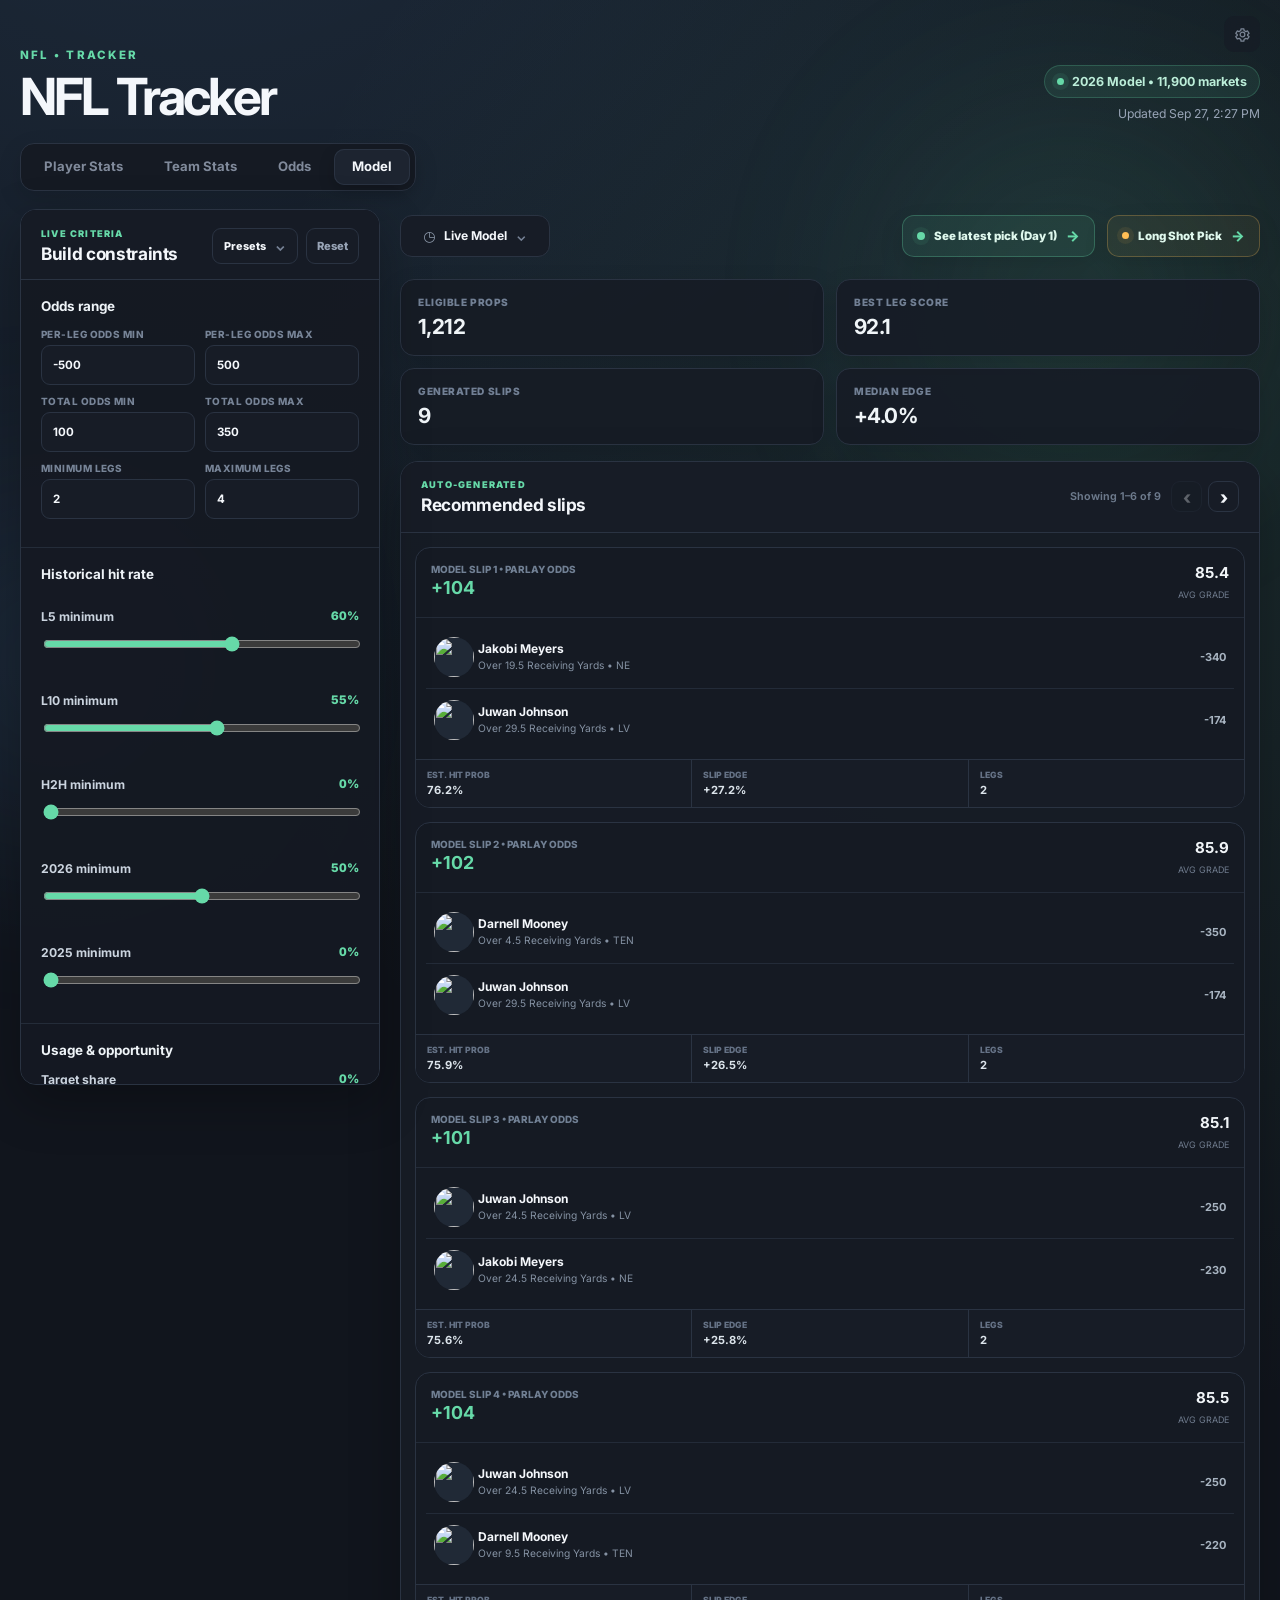
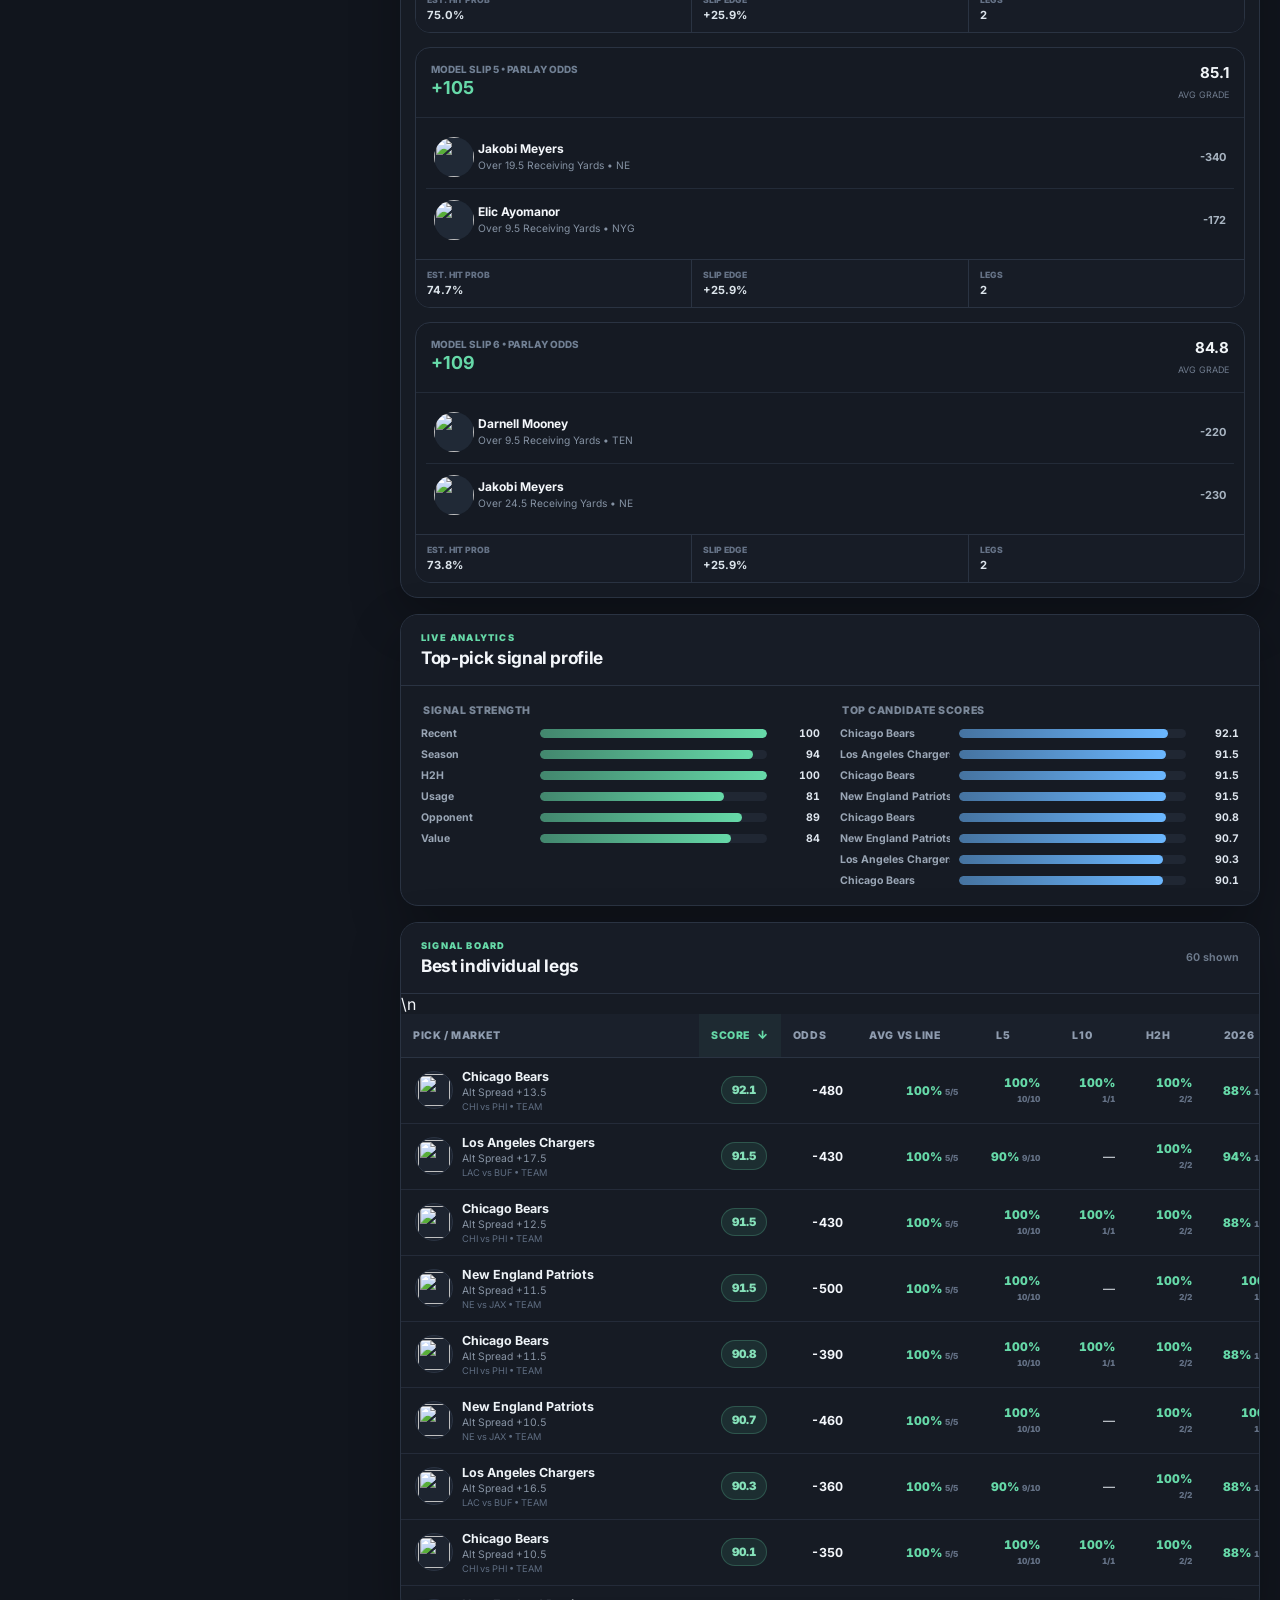
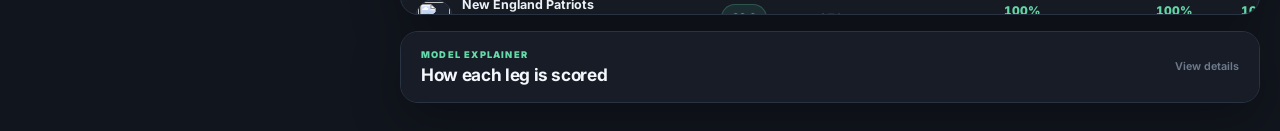
==== model.html @ 3576e6dd "Add average versus line model stat" ====
<!doctype html>
<html lang="en">
<head>
<meta charset="UTF-8"><meta name="viewport" content="width=device-width,initial-scale=1.0"><meta name="theme-color" content="#151922">
<title>NFL Model • NFL Tracker</title>
<script>try{document.documentElement.dataset.theme=localStorage.getItem("nflTrackerTheme")||"night"}catch(_){document.documentElement.dataset.theme="night"}</script>
<link rel="preconnect" href="https://fonts.googleapis.com"><link rel="preconnect" href="https://fonts.gstatic.com" crossorigin>
<link href="https://fonts.googleapis.com/css2?family=Inter:wght@400;500;600;700;800;900&display=swap" rel="stylesheet">
<link rel="stylesheet" href="styles.css?v=fit-charts-2"><link rel="stylesheet" href="model.css?v=copy-clean-1">
</head>
<body>
<div class="ambient ambient-one"></div><div class="ambient ambient-two"></div>
<main class="shell model-shell">
<header class="hero model-hero"><div><div class="eyebrow">NFL • TRACKER</div><h1>NFL Tracker</h1></div><div class="hero-meta"><div class="status-pill"><span class="status-dot"></span><span id="modelSeason">Loading model…</span></div><div class="updated" id="modelUpdated">Building analytical index…</div></div></header>
<nav class="main-tabs model-nav" aria-label="NFL tracker sections"><a class="main-tab" href="index.html#stats">Player Stats</a><a class="main-tab" href="index.html#teams">Team Stats</a><a class="main-tab" href="index.html#odds">Odds</a><a class="main-tab active" href="model.html" aria-current="page">Model</a></nav>
<section class="model-layout">
<aside class="model-controls">
<div class="model-control-header"><div><span class="model-kicker">LIVE CRITERIA</span><h2>Build constraints</h2></div><div class="model-control-actions"><div class="preset-control"><button id="modelPresetButton" class="model-preset-button" type="button" aria-expanded="false"><span>Presets</span><span class="filter-caret">⌄</span></button><div id="modelPresetPopover" class="model-preset-popover" hidden><div class="preset-popover-title">Model presets</div><button type="button" class="preset-option" data-preset="even-ladder"><strong>Even Ladder</strong><span>~+100</span></button><button type="button" class="preset-option" data-preset="ten-x"><strong>+1000 Sharp</strong><span>3–5 legs</span></button><button type="button" class="preset-option" data-preset="high-confidence"><strong>High Confidence</strong><span>Conservative</span></button><button type="button" class="preset-option" data-preset="balanced-value"><strong>Balanced Value</strong><span>Value focused</span></button></div></div><button id="resetModel" class="model-reset" type="button">Reset</button></div></div>
<section class="control-section odds-range-section">
<div class="control-heading"><div><strong>Odds range</strong></div></div>
<div class="number-pair"><label class="field"><span>Per-leg odds min</span><input id="legOddsMin" type="number" value="-500"></label><label class="field"><span>Per-leg odds max</span><input id="legOddsMax" type="number" value="500"></label></div>
<div class="number-pair"><label class="field"><span>Total odds min</span><input id="parlayOddsMin" type="number" value="100"></label><label class="field"><span>Total odds max</span><input id="parlayOddsMax" type="number" value="350"></label></div>
<div class="number-pair"><label class="field"><span>Minimum legs</span><input id="legsMin" type="number" min="1" max="10" value="2"></label><label class="field"><span>Maximum legs</span><input id="legsMax" type="number" min="1" max="10" value="4"></label></div>

</section>
<section class="control-section"><div class="control-heading"><div><strong>Historical hit rate</strong></div></div><div id="hitRateControls" class="slider-stack"></div></section>
<section class="control-section"><div class="control-heading"><div><strong>Usage & opportunity</strong></div></div>
<label class="range-row"><span><b>Target share</b></span><output id="targetShareValue">0%</output><input id="targetShare" type="range" min="0" max="70" step="1" value="0"></label>
<label class="range-row"><span><b>Carry share</b></span><output id="carryShareValue">0%</output><input id="carryShare" type="range" min="0" max="90" step="1" value="0"></label>
<label class="range-row"><span><b>Opportunity share</b></span><output id="opportunityShareValue">0%</output><input id="opportunityShare" type="range" min="0" max="80" step="1" value="0"></label><div class="number-pair"><label class="field"><span>Min targets / game</span><input id="targetsPerGameMin" type="number" min="0" step=".5" value="0"></label><label class="field"><span>Min carries / game</span><input id="carriesPerGameMin" type="number" min="0" step=".5" value="0"></label></div></section>
<section class="control-section"><div class="control-heading"><div><strong>Opponent matchup</strong></div></div>
<label class="range-row"><span><b>Matchup percentile</b></span><output id="dvpValue">0th+</output><input id="dvpMin" type="range" min="0" max="95" step="5" value="0"></label>
<label class="check-row"><input id="requireOpponentData" type="checkbox"><span><b>Require opponent sample</b></span></label>
<label class="range-row"><span><b>Opponent sample</b></span><output id="dvpSampleValue">2+</output><input id="dvpSample" type="range" min="1" max="16" step="1" value="2"></label><label class="range-row"><span><b>Team defense percentile</b></span><output id="teamMatchupValue">0th+</output><input id="teamMatchupMin" type="range" min="0" max="95" step="5" value="0"></label></section>
<section class="control-section model-filter-section">
<div class="model-filter-grid">
  <div class="model-filter-control">
    <span class="model-filter-label">Prop Type</span>
    <button id="modelScopeButton" class="filter-button model-filter-button" type="button" aria-expanded="false"><span class="filter-icon">◎</span><span id="modelScopeLabel">All props</span><span class="filter-caret">⌄</span></button>
    <div id="modelScopePopover" class="filter-popover model-filter-popover model-scope-popover" hidden>
      <div class="filter-popover-title">Market Type</div>
      <div class="filter-options">
        <button type="button" class="filter-option model-scope-option selected" data-model-scope=""><span class="filter-option-label">All Props</span><span class="option-checkbox">✓</span></button>
        <button type="button" class="filter-option model-scope-option" data-model-scope="player"><span class="filter-option-label">Player Props</span><span class="option-checkbox"></span></button>
        <button type="button" class="filter-option model-scope-option" data-model-scope="team"><span class="filter-option-label">Team Props</span><span class="option-checkbox"></span></button>
        <button type="button" class="filter-option model-scope-option" data-model-scope="game"><span class="filter-option-label">Game Props</span><span class="option-checkbox"></span></button>
      </div>
    </div>
  </div>
  <div class="model-filter-control">
    <span class="model-filter-label">Position / Type</span>
    <button id="modelPositionButton" class="filter-button model-filter-button" type="button" aria-expanded="false"><span class="filter-icon">↕</span><span id="modelPositionLabel">All positions</span><span class="filter-caret">⌄</span></button>
    <div id="modelPositionPopover" class="filter-popover model-filter-popover" hidden><div class="filter-popover-title">Positions</div><button class="filter-all-row" type="button" data-model-clear="positions"><span>All Positions</span><span class="selection-mark" id="modelAllPositionsMark">✓</span></button><div id="modelPositionOptions" class="filter-options"></div></div>
  </div>
  <div class="model-filter-control">
    <span class="model-filter-label">Proposition</span>
    <button id="modelMarketButton" class="filter-button model-filter-button" type="button" aria-expanded="false"><span class="filter-icon">✦</span><span id="modelMarketLabel">All props</span><span class="filter-caret">⌄</span></button>
    <div id="modelMarketPopover" class="filter-popover model-filter-popover" hidden><div class="filter-popover-title">Propositions</div><button class="filter-all-row" type="button" data-model-clear="markets"><span>All Propositions</span><span class="selection-mark" id="modelAllMarketsMark">✓</span></button><div id="modelMarketOptions" class="filter-options"></div></div>
  </div>
  <div class="model-filter-control">
    <span class="model-filter-label">Side / Selection</span>
    <button id="modelSideButton" class="filter-button model-filter-button" type="button" aria-expanded="false"><span class="filter-icon">⇅</span><span id="modelSideLabel">All sides</span><span class="filter-caret">⌄</span></button>
    <div id="modelSidePopover" class="filter-popover model-filter-popover" hidden><div class="filter-popover-title">Side / Selection</div><button class="filter-all-row" type="button" data-model-clear="sides"><span>All Sides</span><span class="selection-mark" id="modelAllSidesMark">✓</span></button><div id="modelSideOptions" class="filter-options"></div></div>
  </div>
  <div class="model-filter-control model-game-filter-control">
    <span class="model-filter-label">Games</span>
    <button id="modelGameButton" class="filter-button model-filter-button" type="button" aria-expanded="false"><span class="filter-icon">◫</span><span id="modelGameLabel">All games</span><span class="filter-caret">⌄</span></button>
    <div id="modelGamePopover" class="filter-popover model-filter-popover model-game-popover" hidden><div class="filter-popover-title">Games</div><button class="filter-all-row" type="button" data-model-clear="games"><span>All Games</span><span class="selection-mark" id="modelAllGamesMark">✓</span></button><div id="modelGameOptions" class="filter-options"></div></div>
  </div>
</div>
<div class="model-entity-picker">
  <span class="model-filter-label">Player / Team Rules</span>
  <div class="model-entity-search-wrap">
    <input id="modelEntitySearch" type="search" autocomplete="off" placeholder="Search any player or team…">
    <div id="modelEntitySearchResults" class="model-entity-search-results" hidden></div>
  </div>
  <details id="modelEntityRuleDetails" class="model-entity-rule-details">
    <summary><span>Locks & bans <b id="modelEntityRuleCount">0</b></span><small>Lock = must appear • Ban = excluded</small><i>⌄</i></summary>
    <div id="modelEntityRuleList" class="model-entity-rule-list"><div class="model-entity-rule-empty">Search above to add a player or team.</div></div>
  </details>
</div>
</section>
<section class="control-section"><div class="control-heading"><div><strong>Line & parlay shape</strong></div></div>
<div class="number-pair"><label class="field"><span>Stat line min</span><input id="lineMin" type="number" step=".5" placeholder="Any"></label><label class="field"><span>Stat line max</span><input id="lineMax" type="number" step=".5" placeholder="Any"></label></div><label class="range-row"><span><b>Minimum model edge</b><small>Model − implied</small></span><output id="edgeValue">-20%+</output><input id="edgeMin" type="range" min="-20" max="30" step="1" value="-20"></label>
<label class="range-row odds-spread-row"><span><b>Max leg odds spread</b></span><output id="oddsSpreadValue">600</output><input id="oddsSpread" type="range" min="100" max="2500" step="100" value="600"></label>

<label class="check-row"><input id="uniquePlayers" type="checkbox" checked><span><b>Unique players</b></span></label>
<label class="check-row"><input id="avoidSameGame" type="checkbox" checked><span><b>Different games only</b></span></label></section>
<details class="control-disclosure"><summary><span><strong>Advanced model weights</strong></span><b>+</b></summary><section class="control-section compact-advanced"><div id="weightControls" class="weight-grid"></div></section></details>
</aside>
<section class="model-results">
<div class="model-top-toolbar">
  <div class="model-date-control">
    <button id="modelDateButton" class="filter-button model-date-button" type="button" aria-expanded="false"><span class="filter-icon">◷</span><span id="modelDateLabel">Live Model</span><span class="filter-caret">⌄</span></button>
    <div id="modelDatePopover" class="filter-popover model-date-popover" hidden><div class="filter-popover-title">Model Date</div><div id="modelDateOptions" class="filter-options"></div></div>
  </div>
  <div class="ladder-launch-row"><button id="todayPickButton" class="today-pick-button" type="button" aria-expanded="false"><span class="today-pick-dot"></span><span id="todayPickButtonLabel">See today's pick (Day #)</span><span class="today-pick-arrow">→</span></button><button id="longShotButton" class="today-pick-button long-shot-button" type="button" aria-expanded="false"><span class="long-shot-dot"></span><span>Long Shot Pick</span><span class="today-pick-arrow">→</span></button></div>
</div>
<section id="ladderChallengePanel" class="ladder-challenge-panel" hidden>
  <div class="ladder-challenge-header"><div><span class="model-kicker">DAILY LADDER CHALLENGE</span><h2 id="ladderPickTitle">Today's Pick</h2><div id="ladderPickMeta" class="ladder-pick-meta"></div></div><div class="ladder-history-nav"><button id="ladderPrev" type="button" aria-label="Previous ladder day">‹</button><span id="ladderHistoryStatus">Day —</span><button id="ladderNext" type="button" aria-label="Next ladder day">›</button></div></div>
  <div id="ladderPickBody" class="ladder-pick-body"><div class="model-loading"><span class="spinner"></span>Loading ladder challenge…</div></div>
</section>
<div class="model-summary-grid"><article class="summary-card"><span>Eligible props</span><strong id="eligibleCount">—</strong><small id="eligibleSub"></small></article><article class="summary-card"><span>Best leg score</span><strong id="bestScore">—</strong></article><article class="summary-card"><span>Generated slips</span><strong id="slipCount">—</strong><small id="slipSub"></small></article><article class="summary-card"><span>Median edge</span><strong id="medianEdge">—</strong></article></div>
<section class="model-card recommended-card"><div class="model-card-header recommended-header"><div><span class="model-kicker">AUTO-GENERATED</span><h2>Recommended slips</h2></div><div class="slip-pager-wrap"><div class="model-card-meta"><span id="slipPageStatus">Showing top slips</span></div><div id="slipPager" class="slip-pager" hidden><button id="slipPrev" type="button" aria-label="Previous recommended slips">‹</button><button id="slipNext" type="button" aria-label="Next recommended slips">›</button></div></div></div><div id="recommendedSlips" class="recommended-slips"><div class="model-loading"><span class="spinner"></span>Loading model data…</div></div></section>
<section class="model-card"><div class="model-card-header"><div><span class="model-kicker">LIVE ANALYTICS</span><h2>Top-pick signal profile</h2></div></div><div class="chart-grid"><div><div id="signalStrengthTitle" class="chart-title">Signal strength</div><div id="signalProfileChart" class="bar-chart"></div></div><div><div id="candidateScoresTitle" class="chart-title">Top candidate scores</div><div id="scoreChart" class="bar-chart score-chart"></div></div></div></section><section class="model-card"><div class="model-card-header"><div><span class="model-kicker">SIGNAL BOARD</span><h2>Best individual legs</h2></div><div class="model-card-meta"><span id="legBoardCount">—</span> shown</div></div><div class="signal-table-wrap"><table class="signal-table"><thead id="signalTableHead"><tr>
<th data-signal-sort="pick"><button type="button" class="signal-sort-button">Pick / Market <span class="signal-sort-indicator"></span></button></th>
<th data-signal-sort="score"><button type="button" class="signal-sort-button">Score <span class="signal-sort-indicator">↓</span></button></th>
<th data-signal-sort="odds"><button type="button" class="signal-sort-button">Odds <span class="signal-sort-indicator"></span></button></th>\n<th data-signal-sort="margin"><button type="button" class="signal-sort-button">Avg vs Line <span class="signal-sort-indicator"></span></button></th>
<th id="modelResultHead" class="model-result-head" data-signal-sort="result" hidden><button type="button" class="signal-sort-button">Result <span class="signal-sort-indicator"></span></button></th>
<th data-signal-sort="l5"><button type="button" class="signal-sort-button">L5 <span class="signal-sort-indicator"></span></button></th>
<th data-signal-sort="l10"><button type="button" class="signal-sort-button">L10 <span class="signal-sort-indicator"></span></button></th>
<th data-signal-sort="h2h"><button type="button" class="signal-sort-button">H2H <span class="signal-sort-indicator"></span></button></th>
<th data-signal-sort="current"><button type="button" class="signal-sort-button">2026 <span class="signal-sort-indicator"></span></button></th>
<th data-signal-sort="previous"><button type="button" class="signal-sort-button">2025 <span class="signal-sort-indicator"></span></button></th>
<th data-signal-sort="profile"><button type="button" class="signal-sort-button">Profile <span class="signal-sort-indicator"></span></button></th>
<th data-signal-sort="matchup"><button type="button" class="signal-sort-button">Matchup <span class="signal-sort-indicator"></span></button></th>
</tr></thead><tbody id="signalBody"><tr><td colspan="10" class="model-loading">Analyzing props…</td></tr></tbody></table></div></section>
<details class="model-card analysis-card model-explainer"><summary class="model-card-header"><div><span class="model-kicker">MODEL EXPLAINER</span><h2>How each leg is scored</h2></div><span class="model-card-meta">View details</span></summary><div class="analysis-grid"><div class="analysis-copy">
<p><strong>2025 walk-forward calibration</strong> tests the historical signals using only information that existed before each game, with late-season weeks held out from fitting.</p>
<p><strong>Line-aware form</strong> uses L10/season hit history, recent mean versus the current line, and short-term trend instead of rewarding a position just for getting lots of touches.</p>
<p><strong>Opponent DvP</strong> uses team production allowed by position, with a lighter prior-season blend early in the year so two current games do not dominate the grade.</p>
<p><strong>Market anchoring</strong> removes overround when both sides are available, then shrinks the historical estimate toward FanDuel when the 2025 calibration was weak. This specifically prevents weak rushing-yard history from flooding the top results.</p>
<p><strong>Spread math</strong> is always from the selected team’s perspective: <b>+</b> points are received, <b>−</b> points are given, and a spread covers when the team’s actual scoring margin plus its signed spread is above zero.</p>
</div><div id="modelFormula" class="formula-box"></div></div>
<section class="learning-lab" aria-labelledby="learningLabTitle">
  <div class="learning-header"><div><span class="model-kicker">POSTGAME SELF-LEARNING</span><h3 id="learningLabTitle">What the model learned from finished games</h3><p>Grades finished legs, retrains weights, and validates challengers on held-out games.</p></div><span id="learningStatus" class="learning-status status-waiting">AWAITING RESULTS</span></div>
  <div id="learningSummary" class="learning-summary"></div>
  <div class="learning-grid">
    <article class="learning-panel"><div class="learning-panel-title"><strong>Adaptive score → actual hit rate</strong><span>Holdout after 4 games</span></div><div id="learningBucketChart" class="learning-bars"></div></article>
    <article class="learning-panel"><div class="learning-panel-title"><strong>Learned feature influence</strong></div><div id="learningWeightChart" class="learning-bars"></div></article>
  </div>
  <div class="learning-grid secondary">
    <article class="learning-panel"><div class="learning-panel-title"><strong>Learning progress</strong></div><div id="learningRunChart" class="learning-run-chart"></div><p id="learningReason" class="learning-reason"></p></article>
    <article class="learning-panel"><div class="learning-panel-title"><strong>Market performance</strong></div><div id="learningMarketTable" class="learning-market-table"></div></article>
  </div>
  <div class="learning-method"><strong>Promotion gate</strong><span>Whole-game holdout validation prevents same-game leakage. Before 4 games, updates stay provisional.</span></div>
</section>
</details>
</section></section>

</main><dialog id="hitRateModal" class="hit-rate-modal" aria-labelledby="hitRateTitle">
  <div class="hit-rate-panel">
    <div class="hit-rate-header">
      <div>
        <div class="hit-rate-eyebrow">PROP HISTORY</div>
        <h2 id="hitRateTitle">Player Prop</h2>
        <div id="hitRateSubtitle" class="hit-rate-subtitle"></div><div id="hitRateResultBadge" class="modal-result-wrap" hidden></div>
      </div>
      <button id="hitRateClose" class="modal-close" type="button" aria-label="Close hit-rate chart">
        <svg viewBox="0 0 24 24" aria-hidden="true"><path d="M6 6l12 12M18 6 6 18"/></svg>
      </button>
    </div>
    <div class="hit-rate-summary">
      <div class="hit-rate-primary">
        <span id="hitRateSplitLabel" class="hit-rate-split-label">Last 10</span>
        <div><strong id="hitRateSelectedPct">—</strong><span id="hitRateSelectedRecord"></span></div>
      </div>
      <div id="hitRateBreakdown" class="hit-rate-breakdown"></div>
    </div>
    <div class="hit-rate-stats">
      <span>Average: <strong id="hitRateAverage">—</strong></span>
      <span>Median: <strong id="hitRateMedian">—</strong></span>
    </div>
    <div class="hit-rate-chart-scroll"><div id="hitRateChart" class="hit-rate-chart"></div></div>
  </div>
</dialog><script src="theme.js?v=1"></script><script src="model.js?v=copy-clean-1"></script>
</body></html>
---- styles.css ----
:root{
  --bg:#11151d;--panel:#171c26;--panel-2:#1d2430;--line:#2a3342;--text:#f4f7fb;
  --muted:#98a4b6;--accent:#66d9a8;--accent-2:#6bb7ff;--win:#67dda9;--loss:#ff7b86;--shadow:0 18px 50px rgba(0,0,0,.28)
}
*{box-sizing:border-box}
html{color-scheme:dark}
body{margin:0;min-height:100vh;background:
radial-gradient(circle at 15% -10%,rgba(107,183,255,.14),transparent 34%),
radial-gradient(circle at 90% 15%,rgba(102,217,168,.10),transparent 30%),var(--bg);
color:var(--text);font-family:Inter,system-ui,-apple-system,BlinkMacSystemFont,"Segoe UI",sans-serif}
.ambient{position:fixed;width:320px;height:320px;filter:blur(120px);opacity:.13;pointer-events:none;border-radius:50%}
.ambient-one{background:#59c59c;right:4%;top:15%}.ambient-two{background:#589ee8;left:-8%;bottom:8%}
.shell{width:min(1500px,calc(100% - 40px));margin:0 auto;padding:48px 0 28px;position:relative;z-index:1}
.hero{display:flex;justify-content:space-between;align-items:flex-end;gap:32px;margin-bottom:22px}
.eyebrow{font-size:.72rem;font-weight:800;letter-spacing:.18em;color:var(--accent);margin-bottom:10px}
h1{font-size:clamp(2.2rem,4vw,4rem);line-height:.96;margin:0;letter-spacing:-.055em}
.subtitle{color:var(--muted);font-size:.98rem;max-width:720px;margin:14px 0 0;line-height:1.65}
#pageSubtitle{display:none}
.hero-meta{text-align:right;display:grid;justify-items:end;gap:8px}
.status-pill{display:inline-flex;align-items:center;gap:8px;background:rgba(102,217,168,.09);border:1px solid rgba(102,217,168,.2);color:#c8f6e3;border-radius:999px;padding:8px 12px;font-size:.78rem;font-weight:700}
.status-dot{width:7px;height:7px;border-radius:50%;background:var(--accent);box-shadow:0 0 0 5px rgba(102,217,168,.09)}
.updated{color:var(--muted);font-size:.76rem}

.main-tabs{display:inline-flex;gap:5px;padding:5px;background:#151a23;border:1px solid var(--line);border-radius:14px;margin:0 0 18px;box-shadow:0 8px 24px rgba(0,0,0,.12)}
.main-tab{border:0;background:transparent;color:#7f8b9f;padding:10px 18px;border-radius:10px;font:700 .82rem Inter,system-ui;cursor:pointer;transition:.15s}\n.main-tabs a.main-tab{text-decoration:none}
.main-tab:hover{color:#dce4ee}
.main-tab.active{color:#f7fafc;background:#242c39;box-shadow:inset 0 0 0 1px #334052,0 6px 16px rgba(0,0,0,.18)}
.tab-view{display:none}.tab-view.active{display:block}

.toolbar,.odds-toolbar{display:flex;justify-content:space-between;align-items:center;gap:12px;margin-bottom:14px}
.search-wrap{height:44px;min-width:min(430px,100%);display:flex;align-items:center;gap:10px;background:rgba(23,28,38,.88);border:1px solid var(--line);border-radius:12px;padding:0 14px;box-shadow:0 8px 24px rgba(0,0,0,.12)}
.search-wrap:focus-within{border-color:#486f75;box-shadow:0 0 0 3px rgba(102,217,168,.08)}
.search-wrap svg{width:18px;height:18px;fill:none;stroke:var(--muted);stroke-width:2;stroke-linecap:round}
.search-wrap input{width:100%;border:0;outline:0;background:transparent;color:var(--text);font:inherit}
.search-wrap input::placeholder{color:#738095}
.record-count{color:var(--muted);font-size:.8rem;font-weight:600}
.filter-select{height:44px;min-width:175px;border:1px solid var(--line);border-radius:12px;background:#171c26;color:#b9c2ce;padding:0 36px 0 13px;font:600 .78rem Inter,system-ui;outline:none}
.filter-select:focus{border-color:#486f75;box-shadow:0 0 0 3px rgba(102,217,168,.08)}
.odds-search{flex:1;max-width:480px}
.odds-meta{margin-left:auto;display:flex;align-items:center;gap:10px;color:var(--muted);font-size:.77rem;font-weight:650;white-space:nowrap}
.fanduel-pill{display:inline-flex;align-items:center;padding:7px 10px;border-radius:999px;background:rgba(107,183,255,.1);border:1px solid rgba(107,183,255,.2);color:#bfe0ff;font-weight:800;letter-spacing:.02em}

.table-card,.odds-card{background:rgba(23,28,38,.92);border:1px solid var(--line);border-radius:18px;overflow:hidden;box-shadow:var(--shadow);backdrop-filter:blur(12px)}
.table-scroll{overflow:auto;max-height:calc(100vh - 280px)}
table{width:100%;border-collapse:separate;border-spacing:0;min-width:1280px}
thead{position:sticky;top:0;z-index:4}
th{background:#1a202b;color:#8f9caf;font-size:.71rem;text-transform:uppercase;letter-spacing:.055em;font-weight:800;text-align:right;padding:15px 16px;border-bottom:1px solid var(--line);cursor:pointer;user-select:none;white-space:nowrap;transition:color .15s}
th:hover{color:#dbe4ee}th.player-col{text-align:left;min-width:270px;left:0;z-index:5}
.sort-indicator,.odds-sort-indicator{display:inline-block;width:10px;margin-left:4px;color:var(--accent)}
tbody tr{transition:background .14s}
tbody tr:hover{background:#1b222e}
td{padding:12px 16px;border-bottom:1px solid rgba(42,51,66,.72);text-align:right;font-size:.88rem;font-variant-numeric:tabular-nums;color:#d7dee8}
tbody tr:last-child td{border-bottom:0}
.player-row{cursor:pointer}
.player-row:focus-visible{outline:2px solid var(--accent);outline-offset:-2px;background:#1b222e}
.player-cell{text-align:left;display:flex;align-items:center;gap:12px;min-width:270px;position:sticky;left:0;background:#171c26;z-index:2}
tbody tr:hover .player-cell,.player-row:focus-visible .player-cell{background:#1b222e}
.player-copy{min-width:0}
.row-chevron{margin-left:auto;color:#526176;font-size:1.4rem;line-height:1;transition:transform .15s,color .15s}
.player-row:hover .row-chevron{color:var(--accent);transform:translateX(2px)}
.headshot-wrap{width:46px;height:46px;flex:0 0 46px;border-radius:12px;overflow:hidden;background:linear-gradient(145deg,#283140,#1b222d);border:1px solid #303a4a}
.headshot{width:100%;height:100%;object-fit:cover;object-position:top center;display:block}
.player-name{font-weight:750;color:#f3f6fa;font-size:.9rem;letter-spacing:-.01em}
.player-meta{display:flex;gap:7px;align-items:center;color:#7f8b9f;font-size:.7rem;margin-top:4px;font-weight:600}
.team-dot{width:3px;height:3px;border-radius:50%;background:#657085}
.stat-strong{font-weight:800;color:#fff}
.all-purpose{color:#bff0dd;font-weight:750}
.loading-cell,.empty-cell{text-align:center!important;color:var(--muted);padding:60px!important}
.spinner{width:18px;height:18px;border:2px solid #344052;border-top-color:var(--accent);border-radius:50%;display:inline-block;vertical-align:middle;margin-right:9px;animation:spin .8s linear infinite}
@keyframes spin{to{transform:rotate(360deg)}}
footer{display:flex;justify-content:space-between;color:#687588;font-size:.7rem;padding:14px 4px 0}

/* Odds tab */
.odds-table-scroll{overflow:auto;max-height:calc(100vh - 290px)}
.odds-table{min-width:760px}
.odds-table .prop-col{text-align:left;width:70%}
.odds-table th:nth-child(2),.odds-table th:nth-child(3){width:15%;min-width:110px}
.odds-table td{padding:13px 18px}
.prop-cell{text-align:left!important}
.prop-player-visual{display:flex;align-items:center;gap:14px;min-width:0}
.odds-headshot-wrap{width:58px;height:58px;flex:0 0 58px;position:relative;border-radius:50%;background:#12161e}
.odds-headshot{width:58px;height:58px;display:block;object-fit:cover;object-position:top center;border-radius:50%;background:#222a36}
.odds-team-badge{position:absolute;right:-3px;bottom:-3px;width:28px;height:28px;padding:3px;object-fit:contain;border-radius:50%;background:#202733;border:2px solid #171c26}
.prop-copy{min-width:0}
.prop-player-line{display:flex;align-items:center;gap:8px;min-width:0;margin-bottom:5px}
.prop-player-name{font-size:.93rem;font-weight:800;color:#f2f4f7;white-space:nowrap;overflow:hidden;text-overflow:ellipsis}
.prop-divider{color:#4f5a69;font-size:.72rem}
.prop-matchup{color:#7f8793;font-size:.82rem;font-weight:550;white-space:nowrap}
.prop-name{font-size:.91rem;font-weight:750;color:#eef1f5;line-height:1.3}
.alt-badge{display:inline-flex;vertical-align:1px;margin-left:6px;padding:2px 5px;border:1px solid rgba(107,183,255,.22);background:rgba(107,183,255,.08);border-radius:5px;color:#85c8ff;font-size:.55rem;letter-spacing:.06em}
.odds-line,.odds-price{font-size:.93rem!important;font-weight:800!important;color:#9ca4af!important;white-space:nowrap}
.odds-line strong{font:inherit;color:inherit}
.odds-line small{display:block;margin-top:3px;color:#687587;font-size:.58rem;font-weight:750;letter-spacing:.01em;text-transform:none}
.odds-line.spread-market-line strong{color:#dce6f2}
.odds-line.spread-market-line small{color:#8ea0b5}
.odds-price{color:#c7cdd5!important}
.fd-mini{display:inline-grid;place-items:center;margin-right:8px;width:24px;height:20px;border-radius:6px;background:#232b38;color:#91c7ff;font-size:.57rem;font-weight:900;letter-spacing:-.02em}
.odds-row.clickable{cursor:pointer}
.odds-row.clickable:hover{background:#1d2430}
.odds-row.clickable:focus-visible{outline:2px solid var(--accent-2);outline-offset:-2px}
.odds-empty{text-align:center!important;color:var(--muted);padding:70px 24px!important;line-height:1.7}
.odds-empty-title{font-size:1rem;font-weight:800;color:#dfe5ed;margin-bottom:6px}
.odds-empty code{background:#202733;border:1px solid #303a49;border-radius:6px;padding:2px 6px;color:#c6e7ff}

/* Game log modal */
.player-modal{width:min(1280px,calc(100% - 28px));max-width:none;max-height:min(82vh,900px);padding:0;border:1px solid #313b4b;border-radius:20px;background:#151a23;color:var(--text);box-shadow:0 30px 90px rgba(0,0,0,.58);overflow:hidden}
.player-modal::backdrop{background:rgba(6,9,14,.72);backdrop-filter:blur(7px)}
.modal-panel{display:flex;flex-direction:column;max-height:min(82vh,900px)}
.modal-header{display:flex;justify-content:space-between;align-items:center;gap:24px;padding:22px 24px;background:linear-gradient(180deg,#1b222d,#171c26);border-bottom:1px solid var(--line)}
.modal-player{display:flex;align-items:center;gap:16px;min-width:0}
.modal-headshot-wrap{width:64px;height:64px;flex:0 0 64px;border-radius:16px;overflow:hidden;background:#222a36;border:1px solid #334052}
.modal-headshot{width:100%;height:100%;object-fit:cover;object-position:top center}
.modal-kicker{font-size:.66rem;font-weight:800;letter-spacing:.14em;color:var(--accent);margin-bottom:5px}
.modal-header h2{margin:0;font-size:clamp(1.25rem,2vw,1.75rem);letter-spacing:-.03em}
.modal-player-meta{margin-top:5px;color:var(--muted);font-size:.78rem;font-weight:600}
.modal-close{width:38px;height:38px;flex:0 0 38px;display:grid;place-items:center;border:1px solid #313b4b;border-radius:11px;background:#202733;color:#9da9ba;cursor:pointer;transition:.15s}
.modal-close:hover{color:#fff;background:#28313f;border-color:#445064}
.modal-close svg{width:17px;height:17px;fill:none;stroke:currentColor;stroke-width:2;stroke-linecap:round}
.modal-table-scroll{overflow:auto}
.gamelog-table{min-width:1320px}
#statsView table{min-width:2320px}
.gamelog-table thead{position:sticky;top:0;z-index:3}
.gamelog-table th{cursor:default;background:#191f2a;padding:13px 14px}
.gamelog-table th:hover{color:#8f9caf}
.gamelog-table td{padding:13px 14px}
.gamelog-table .week-col,.gamelog-table .week-cell{text-align:left;width:92px;white-space:nowrap}
.gamelog-table .week-cell{font-size:.78rem;font-weight:800;color:#aeb8c7}
.gamelog-table .opponent-col,.gamelog-table .opponent-cell{text-align:left;min-width:335px}
.opponent-matchup{display:flex;align-items:center;gap:9px;white-space:nowrap}
.opponent-logo{width:34px;height:34px;object-fit:contain;flex:0 0 34px}
.venue-marker{width:20px;text-align:center;color:#8e9aad;font-size:.75rem;font-weight:800}
.venue-marker.home{width:auto}
.opponent-name{font-size:.82rem;font-weight:750;color:#e9edf3}
.game-result{font-size:.72rem;font-weight:800;margin-left:2px}
.game-result.win{color:var(--win)}.game-result.loss{color:var(--loss)}.game-result.tie{color:#d5b86a}
.no-game{color:#596578}.no-game-row td{color:#5f6b7d}.no-game-row .week-cell{color:#8995a7}
.modal-empty{text-align:center!important;color:var(--muted);padding:54px!important}

@media(max-width:900px){
  .odds-toolbar{align-items:stretch;flex-wrap:wrap}
  .odds-search{max-width:none;flex:1 1 100%}
  .filter-select{flex:1 1 180px}
  .odds-meta{margin-left:0;flex:1 1 100%;justify-content:flex-end}
}
@media(max-width:760px){
  .shell{width:min(100% - 20px,1500px);padding-top:26px}
  .hero{align-items:flex-start;flex-direction:column;gap:18px}.hero-meta{text-align:left;justify-items:start}
  .main-tabs{width:100%}.main-tab{flex:1}
  .toolbar{align-items:stretch;flex-direction:column}.search-wrap{min-width:0}.record-count{padding-left:2px}.table-scroll{max-height:none}
  footer{gap:8px;flex-direction:column}.player-cell{min-width:240px}th.player-col{min-width:240px}
  .odds-card{border-radius:14px}.odds-table-scroll{max-height:none}.odds-table{min-width:660px}
  .odds-table td{padding:12px 13px}.odds-headshot-wrap,.odds-headshot{width:50px;height:50px}.odds-headshot-wrap{flex-basis:50px}.odds-team-badge{width:25px;height:25px}
  .prop-player-name{font-size:.86rem}.prop-matchup{font-size:.75rem}.prop-name{font-size:.85rem}
  .player-modal{width:calc(100% - 14px);max-height:88vh;border-radius:16px}.modal-panel{max-height:88vh}
  .modal-header{padding:16px}.modal-headshot-wrap{width:54px;height:54px;flex-basis:54px}.modal-kicker{font-size:.58rem}.modal-player-meta{font-size:.72rem}
}

/* Advanced odds filters + hit-rate research columns */
.odds-toolbar{align-items:flex-start;flex-wrap:wrap}
.odds-search{flex:1 1 380px;max-width:520px}
.filter-strip{display:flex;gap:8px;flex:1 1 100%;align-items:center;overflow-x:auto;padding:2px 0 1px;scrollbar-width:none}
.filter-strip::-webkit-scrollbar{display:none}
.filter-button,.clear-filters{height:42px;display:inline-flex;align-items:center;gap:8px;border:1px solid #2d3747;border-radius:12px;background:#171c26;color:#c8d0dc;padding:0 13px;font:700 .76rem Inter,system-ui;white-space:nowrap;cursor:pointer;transition:.15s}
.filter-button:hover,.filter-button:focus-visible{border-color:#45546a;color:#fff;background:#1d2430}
.filter-icon{color:#8c98a9;font-size:.88rem}
.filter-caret{color:#778397;font-size:.82rem;margin-left:1px}
.clear-filters{display:none;background:transparent;color:#7f8b9f}
.clear-filters.visible{display:inline-flex}
.clear-filters:hover{color:#ff9aa2;border-color:#58404a}
.odds-meta{align-self:center}

.odds-table{min-width:1260px}
.odds-table .prop-col{width:auto;min-width:430px}
.odds-table th:nth-child(2),.odds-table th:nth-child(3){width:auto;min-width:92px}
.odds-table .hit-head{min-width:82px;text-align:center}
.hit-cell{text-align:center!important;font-size:.88rem!important;font-weight:800!important;min-width:82px}
.hit-good{color:#45e0a3!important;background:linear-gradient(180deg,rgba(34,123,88,.14),rgba(22,88,63,.22))}
.hit-mid{color:#ffc928!important;background:linear-gradient(180deg,rgba(135,103,14,.10),rgba(111,80,8,.18))}
.hit-low{color:#ff858f!important;background:linear-gradient(180deg,rgba(138,49,61,.08),rgba(107,36,47,.15))}
.hit-na{color:#6f7988!important;background:rgba(15,19,26,.22)}
.odds-row:hover .hit-good{background:rgba(35,130,91,.26)}
.odds-row:hover .hit-mid{background:rgba(122,92,11,.22)}
.odds-row:hover .hit-low{background:rgba(121,42,54,.20)}

.modal-actions{display:flex;align-items:center;gap:10px}
.season-select{height:38px;border:1px solid #313b4b;border-radius:10px;background:#202733;color:#dce3ec;padding:0 30px 0 11px;font:700 .76rem Inter,system-ui;outline:none}
.season-select:focus{border-color:#4b6574}

/* Filter dialogs styled like sportsbook panels */
.filter-dialog{width:min(590px,calc(100% - 24px));max-width:none;max-height:min(82vh,760px);padding:0;border:1px solid #303746;border-radius:20px;background:#11151b;color:var(--text);box-shadow:0 28px 90px rgba(0,0,0,.62);overflow:hidden}
.filter-dialog::backdrop{background:rgba(5,7,11,.72);backdrop-filter:blur(5px)}
.compact-filter-dialog{width:min(520px,calc(100% - 24px))}
.odds-range-dialog{width:min(620px,calc(100% - 24px))}
.filter-dialog-panel{display:flex;flex-direction:column;max-height:min(82vh,760px)}
.filter-dialog-title{font-size:1.05rem;font-weight:800;padding:20px 22px 14px}
.filter-all-row,.filter-option,.position-option{border:0;background:transparent;color:#e6e9ee;width:100%;display:flex;align-items:center;text-align:left;font:700 .9rem Inter,system-ui;cursor:pointer}
.filter-all-row{margin:0 10px 7px;width:calc(100% - 20px);min-height:68px;padding:0 16px;border:1px solid #2d333c;border-radius:13px;background:#17191e;justify-content:space-between}
.filter-options{overflow:auto;padding:0 12px 8px;scrollbar-width:thin;scrollbar-color:#41464e transparent}
.filter-option{min-height:72px;padding:10px 10px;border-bottom:1px solid rgba(49,57,69,.42);gap:12px}
.filter-option:last-child{border-bottom:0}
.filter-option:hover,.position-option:hover{background:rgba(255,255,255,.025)}
.filter-option.selected{background:rgba(74,207,197,.035)}
.filter-option-label{flex:1}
.selection-mark{width:38px;height:38px;flex:0 0 38px;border:2px solid #30343b;border-radius:12px;display:grid;place-items:center;color:#071b19;font-weight:900}
.filter-option.selected .selection-mark,.filter-all-row .selection-mark:not(:empty),.position-option.active .selection-mark{background:#42cfc5;border-color:#42cfc5}
.game-option{min-height:88px}
.game-option-logos{width:76px;display:flex;align-items:center;padding-left:4px}
.game-option-logos img{width:39px;height:39px;object-fit:contain;border-radius:50%;background:#1d2430}
.game-option-logos img+img{margin-left:-11px}
.game-option-copy{display:flex;flex:1;min-width:0;flex-direction:column;gap:3px}
.game-option-time{font-size:.78rem;color:#7d8490;font-weight:650}
.game-option-name{font-size:.93rem;color:#f1f3f6;font-weight:800}
.filter-dialog-close{height:58px;margin:10px 16px 16px;border:1px solid #2d333c;border-radius:14px;background:#111318;color:#e8ebef;font:800 .9rem Inter,system-ui;cursor:pointer}
.filter-dialog-close:hover{background:#191d24}
.position-options{padding:2px 14px 4px}
.position-option{min-height:76px;justify-content:space-between;padding:0 12px;border-bottom:1px solid rgba(49,57,69,.35)}
.position-option:last-child{border-bottom:0}

.odds-range-tabs{display:grid;grid-template-columns:1fr 1fr;margin:0 22px 16px;border:1px solid #2f343d;border-radius:14px;padding:5px;background:#090b0f}
.odds-range-tabs span{display:grid;place-items:center;height:46px;border-radius:10px;color:#747b86;font-size:.82rem;font-weight:800}
.odds-range-tabs span.active{background:#ecebef;color:#202226}
.odds-range-inputs{display:grid;grid-template-columns:1fr auto 1fr;margin:0 22px 22px;border:1px solid #2d333c;border-radius:15px;background:#17191e;overflow:hidden}
.odds-range-inputs label{padding:12px 16px}
.odds-range-inputs label span{display:block;color:#777f8b;font-size:.72rem;margin-bottom:4px}
.odds-range-inputs input{width:100%;border:0;outline:0;background:transparent;color:#edf0f4;font:800 1rem Inter,system-ui}
.range-separator{width:1px;overflow:hidden;background:#2d333c;color:transparent}
.dual-range{position:relative;height:54px;margin:0 24px 14px}
.dual-range-track,.dual-range-fill{position:absolute;left:0;right:0;top:25px;height:6px;border-radius:999px;background:#40454e}
.dual-range-fill{right:auto;background:#40c9bd}
.dual-range input[type=range]{position:absolute;left:0;top:13px;width:100%;height:30px;background:transparent;pointer-events:none;appearance:none;-webkit-appearance:none}
.dual-range input[type=range]::-webkit-slider-thumb{pointer-events:auto;appearance:none;-webkit-appearance:none;width:28px;height:28px;border-radius:50%;background:#f1f1f2;border:2px solid #2a2d33;box-shadow:0 2px 8px rgba(0,0,0,.35)}
.dual-range input[type=range]::-moz-range-thumb{pointer-events:auto;width:28px;height:28px;border-radius:50%;background:#f1f1f2;border:2px solid #2a2d33;box-shadow:0 2px 8px rgba(0,0,0,.35)}
.dual-range input[type=range]::-webkit-slider-runnable-track{background:transparent}
.dual-range input[type=range]::-moz-range-track{background:transparent}
.range-actions{display:grid;grid-template-columns:72px 1fr;gap:12px;padding:0 22px 22px}
.range-reset,.range-done{height:58px;border-radius:14px;font:800 .9rem Inter,system-ui;cursor:pointer}
.range-reset{border:1px solid #2d333c;background:#080b0f;color:#cfd5dd;font-size:0}
.range-reset:after{content:"↺";font-size:1.3rem}
.range-done{border:0;background:#42cfc5;color:#061a18}
.range-done:hover{filter:brightness(1.05)}

@media(max-width:900px){
  .odds-search{flex:1 1 100%;max-width:none}
  .filter-strip{order:3}
  .odds-meta{margin-left:auto}
}
@media(max-width:760px){
  .filter-button,.clear-filters{height:40px}
  .odds-table{min-width:1120px}
  .odds-table .prop-col{min-width:360px}
  .hit-cell,.odds-table .hit-head{min-width:72px}
  .filter-dialog{width:calc(100% - 14px);max-height:88vh;border-radius:16px}
  .filter-dialog-panel{max-height:88vh}
  .modal-actions{gap:7px}.season-select{height:36px}
}


/* Compact anchored filter dropdowns */
.filter-control{position:relative;flex:0 0 auto}
.filter-button.open{background:#222a36;border-color:#46556a;color:#fff}
.filter-popover[hidden]{display:none!important}
.filter-popover{
  position:fixed;z-index:10000;width:min(380px,calc(100vw - 20px));max-height:min(430px,calc(100vh - 24px));
  overflow:hidden;border:1px solid #313a49;border-radius:14px;background:#121720;color:var(--text);
  box-shadow:0 18px 52px rgba(0,0,0,.5)
}
.game-filter-popover{width:min(400px,calc(100vw - 20px))}
.market-filter-popover{width:min(360px,calc(100vw - 20px))}
.position-filter-popover{width:min(320px,calc(100vw - 20px))}
.odds-range-popover{width:min(390px,calc(100vw - 20px))}
.filter-popover-title{font-size:.88rem;font-weight:800;padding:14px 15px 9px}
.filter-popover .filter-all-row{
  min-height:50px;margin:0 9px 5px;width:calc(100% - 18px);padding:0 12px;border-radius:10px;font-size:.8rem
}
.filter-popover .filter-options{max-height:310px;padding:0 9px 8px;overflow-y:auto;overscroll-behavior:contain;touch-action:pan-y;scrollbar-gutter:stable}
.filter-popover .filter-option{min-height:48px;padding:7px 8px;font-size:.78rem}
.filter-popover .selection-mark,.filter-popover .option-checkbox{
  width:28px;height:28px;flex:0 0 28px;border-radius:8px;font-size:.72rem
}
.filter-popover .game-option{min-height:64px}
.filter-popover .game-option-logos{width:58px}
.filter-popover .game-option-logos img{width:31px;height:31px}
.filter-popover .game-option-logos img+img{margin-left:-9px}
.filter-popover .game-option-time{font-size:.66rem}
.filter-popover .game-option-name{font-size:.79rem}
.filter-popover .position-options{padding:2px 9px 8px}
.filter-popover .position-option{min-height:52px;padding:0 8px;font-size:.8rem}
.filter-popover .odds-range-inputs{margin:0 12px 12px;border-radius:11px}
.filter-popover .odds-range-inputs label{padding:9px 11px}
.filter-popover .odds-range-inputs label span{font-size:.64rem}
.filter-popover .odds-range-inputs input{font-size:.86rem}
.filter-popover .dual-range{height:42px;margin:0 16px 8px}
.filter-popover .dual-range-track,.filter-popover .dual-range-fill{top:20px;height:5px}
.filter-popover .dual-range input[type=range]{top:8px}
.filter-popover .dual-range input[type=range]::-webkit-slider-thumb{width:23px;height:23px}
.filter-popover .dual-range input[type=range]::-moz-range-thumb{width:23px;height:23px}
.filter-popover .range-actions{grid-template-columns:52px 1fr;gap:8px;padding:0 12px 12px}
.filter-popover .range-reset,.filter-popover .range-done{height:43px;border-radius:10px;font-size:.78rem}

.odds-player-trigger{cursor:pointer}
.odds-headshot-wrap.odds-player-trigger{outline:none;border-radius:50%}
.odds-headshot-wrap.odds-player-trigger:hover .odds-headshot{transform:scale(1.035);filter:brightness(1.08)}
.odds-headshot{transition:transform .15s,filter .15s}
.prop-player-name.odds-player-trigger{outline:none;border-radius:5px}
.prop-player-name.odds-player-trigger:hover{color:var(--accent-2);text-decoration:underline;text-underline-offset:3px}
.odds-player-trigger:focus-visible{box-shadow:0 0 0 2px var(--accent-2)}

@media(max-width:760px){
  .filter-popover{width:min(350px,calc(100vw - 16px));max-height:min(390px,calc(100vh - 16px))}
  .game-filter-popover{width:min(370px,calc(100vw - 16px))}
  .filter-popover .filter-options{max-height:270px}
}


/* Make the entire proposition/player area clickable, like the Player Stats rows */
.prop-cell.odds-player-trigger{
  cursor:pointer;
  transition:background .14s,box-shadow .14s
}
.prop-cell.odds-player-trigger:hover{
  background:#1d2531
}
.prop-cell.odds-player-trigger:hover .prop-player-name{
  color:var(--accent-2)
}
.prop-cell.odds-player-trigger:hover .odds-headshot{
  transform:scale(1.035);
  filter:brightness(1.08)
}
.prop-cell.odds-player-trigger:focus-visible{
  outline:2px solid var(--accent-2);
  outline-offset:-2px;
  background:#1d2531
}


/* Hit-rate chart modal */
.hit-rate-trigger{cursor:pointer;transition:filter .14s,box-shadow .14s}
.hit-rate-trigger:hover{filter:brightness(1.13);box-shadow:inset 0 0 0 1px rgba(255,255,255,.08)}
.hit-rate-trigger:focus-visible{outline:2px solid var(--accent-2);outline-offset:-2px}

.hit-rate-modal{
  width:min(1180px,calc(100% - 24px));max-width:none;max-height:min(88vh,900px);padding:0;
  border:1px solid #2e3744;border-radius:20px;background:#11151b;color:var(--text);
  box-shadow:0 30px 90px rgba(0,0,0,.62);overflow:hidden
}
.hit-rate-modal::backdrop{background:rgba(5,8,12,.76);backdrop-filter:blur(7px)}
.hit-rate-panel{max-height:min(88vh,900px);overflow-y:auto;overflow-x:hidden}
.hit-rate-header{
  display:flex;align-items:flex-start;justify-content:space-between;gap:20px;
  padding:22px 24px 17px;border-bottom:1px solid #252d38;background:#141922
}
.hit-rate-eyebrow{font-size:.65rem;font-weight:850;letter-spacing:.14em;color:#49d5c9;margin-bottom:6px}
.hit-rate-header h2{margin:0;font-size:1.25rem;letter-spacing:-.025em}
.hit-rate-subtitle{margin-top:7px;color:#8d98a8;font-size:.78rem;font-weight:600}
.hit-rate-summary{
  display:grid;grid-template-columns:minmax(175px,.8fr) 2fr;gap:24px;align-items:center;
  padding:18px 24px;border-bottom:1px solid #252d38
}
.hit-rate-primary{display:grid;gap:7px}
.hit-rate-split-label{font-size:.8rem;color:#aeb7c3;font-weight:750}
.hit-rate-primary strong{font-size:1.55rem;line-height:1;font-weight:850}
.hit-rate-primary div span{color:#8a94a2;font-size:.78rem;font-weight:650;margin-left:7px}
.hit-rate-breakdown{display:grid;grid-template-columns:repeat(5,minmax(68px,1fr));gap:6px}
.hit-summary-item{
  min-height:50px;padding:8px 10px;border-radius:10px;border:1px solid transparent;
  display:flex;flex-direction:column;justify-content:center;gap:4px
}
.hit-summary-item.selected{background:#181f29;border-color:#303c4e}
.hit-summary-item span{font-size:.68rem;color:#7f8998;font-weight:700}
.hit-summary-item strong{font-size:.9rem}
.hit-good-text{color:#3dde9f!important}.hit-mid-text{color:#ffc62b!important}.hit-low-text{color:#ff7d88!important}.hit-na-text{color:#707b8b!important}
.hit-rate-stats{display:flex;gap:22px;padding:13px 24px 15px;color:#7d8795;font-size:.78rem;border-bottom:1px solid #252d38}
.hit-rate-stats strong{color:#e9edf3;font-size:.9rem;margin-left:4px}
.hit-rate-chart-scroll{overflow-x:hidden;overflow-y:visible;padding:20px 18px 16px}
.hit-rate-chart{min-height:370px}
.hit-chart-empty{height:320px;display:grid;place-items:center;color:#7f8998;font-size:.82rem}
.hit-chart-plot{
  position:relative;height:350px;width:100%;min-width:0;margin:0 auto;
  border-bottom:1px solid #34404f;
  background:
    repeating-linear-gradient(
      to top,
      transparent 0,
      transparent calc(20% - 1px),
      rgba(129,142,158,.2) calc(20% - 1px),
      rgba(129,142,158,.2) 20%
    )
}
.hit-threshold{
  position:absolute;left:0;right:0;z-index:4;border-top:2px dashed #687383;pointer-events:none
}
.hit-threshold span{
  position:absolute;left:-4px;top:0;transform:translateY(-50%);padding:2px 6px;
  border-radius:8px;background:#323943;color:#eef1f5;font-size:.68rem;font-weight:800
}
.hit-bars{
  position:absolute;inset:0 8px 0 8px;display:flex;align-items:stretch;gap:clamp(2px,.7vw,10px)
}
.hit-bar-column{position:relative;flex:1 1 0;min-width:0;height:100%;display:flex;flex-direction:column}
.hit-bar-value{
  position:absolute;left:50%;transform:translateX(-50%);z-index:3;
  font-size:.76rem;font-weight:850;white-space:nowrap
}
.hit-bar-value.hit{color:#37dda0}.hit-bar-value.miss{color:#ff765f}
.hit-bar-track{position:absolute;left:0;right:0;top:16px;bottom:48px;display:flex;align-items:flex-end}
.hit-bar{
  width:100%;min-height:3px;border-radius:3px 3px 0 0;position:relative;overflow:hidden;
  display:flex;align-items:center;justify-content:center
}
.hit-bar.hit{background:linear-gradient(180deg,#35c68d,#2fb97f)}
.hit-bar.miss{background:linear-gradient(180deg,#d7472b,#aa2b17)}
.hit-bar-detail{
  display:flex;flex-direction:column;gap:3px;text-align:center;color:#0d1715;
  font-size:.56rem;font-weight:800;line-height:1.05;padding:4px
}
.hit-bar-detail b{font-size:.64rem}
.hit-bar-label{
  position:absolute;left:0;right:0;bottom:2px;display:flex;flex-direction:column;align-items:center;gap:3px;
  color:#8b95a3;font-size:clamp(.46rem,.72vw,.65rem);font-weight:650;white-space:normal;line-height:1.05;text-align:center
}
.hit-bar-label span:last-child{color:#aeb6c2}
.hit-bar-value.hit,.hit-bar-value.miss{bottom:calc(48px + var(--bar-height,0%))}

@media(max-width:760px){
  .hit-rate-modal{width:calc(100% - 12px);max-height:92vh;border-radius:16px}
  .hit-rate-panel{max-height:92vh}
  .hit-rate-header{padding:17px 16px 14px}
  .hit-rate-header h2{font-size:1.05rem}
  .hit-rate-summary{grid-template-columns:1fr;padding:14px 16px;gap:12px}
  .hit-rate-breakdown{grid-template-columns:repeat(5,1fr)}
  .hit-summary-item{padding:6px;min-height:44px}
  .hit-rate-stats{padding:11px 16px 13px}
  .hit-rate-chart-scroll{padding:16px 10px}
}


/* Switchable hit-rate chart tabs + chart draw animation */
.hit-summary-item{
  appearance:none;
  -webkit-appearance:none;
  width:100%;
  text-align:left;
  background:transparent;
  color:inherit;
  font:inherit;
  cursor:pointer;
  transition:background .16s,border-color .16s,transform .16s
}
.hit-summary-item:not(:disabled):hover{
  background:#171e28;
  border-color:#354256;
  transform:translateY(-1px)
}
.hit-summary-item:focus-visible{
  outline:2px solid var(--accent-2);
  outline-offset:2px
}
.hit-summary-item:disabled{
  cursor:default;
  opacity:.58
}
.hit-summary-item.selected{
  background:#1c2430;
  border-color:#3a4a60
}

.hit-bar{
  transform-origin:center bottom;
  animation:hitBarRise .58s cubic-bezier(.2,.75,.25,1) both;
  animation-delay:var(--bar-delay,0ms)
}
.hit-bar-value{
  animation:hitValueReveal .34s ease both;
  animation-delay:.28s
}
.hit-threshold{
  transform-origin:left center;
  animation:hitThresholdDraw .48s ease-out both
}
.hit-threshold span{
  animation:hitThresholdLabel .3s ease .22s both
}
@keyframes hitBarRise{
  from{transform:scaleY(0);opacity:.25}
  to{transform:scaleY(1);opacity:1}
}
@keyframes hitValueReveal{
  from{opacity:0;transform:translate(-50%,7px)}
  to{opacity:1;transform:translate(-50%,0)}
}
@keyframes hitThresholdDraw{
  from{transform:scaleX(0);opacity:.35}
  to{transform:scaleX(1);opacity:1}
}
@keyframes hitThresholdLabel{
  from{opacity:0;transform:translateY(-50%) scale(.92)}
  to{opacity:1;transform:translateY(-50%) scale(1)}
}

@media (prefers-reduced-motion:reduce){
  .hit-bar,.hit-bar-value,.hit-threshold,.hit-threshold span{
    animation:none!important;
    transition:none!important
  }
  .hit-summary-item{transition:none}
}


/* Team Stats */
.team-stats-toolbar{
  display:flex;align-items:center;justify-content:space-between;gap:14px;margin-bottom:12px
}
.team-search{max-width:460px;flex:1}
.team-view-bar{
  display:flex;align-items:flex-end;justify-content:space-between;gap:14px;margin-bottom:14px
}
.team-view-buttons{
  display:flex;align-items:center;gap:7px;overflow-x:auto;padding:2px 0;scrollbar-width:none
}
.team-view-buttons::-webkit-scrollbar{display:none}
.team-view-button{
  height:38px;flex:0 0 auto;border:1px solid #2c3544;border-radius:10px;background:#171c26;
  color:#8d99aa;padding:0 13px;font:750 .72rem Inter,system-ui;cursor:pointer;white-space:nowrap;
  transition:background .15s,border-color .15s,color .15s
}
.team-view-button:hover{color:#e5eaf1;border-color:#3a485d}
.team-view-button.active{
  background:#25303d;border-color:#40526a;color:#f4f7fb;
  box-shadow:inset 0 0 0 1px rgba(102,217,168,.05)
}
.team-view-tools{display:flex;align-items:flex-end;gap:10px;flex:0 0 auto}
.team-stat-search-wrap{display:grid;gap:4px}
.team-stat-search-wrap span{
  color:#6f7b8e;font-size:.6rem;font-weight:800;letter-spacing:.06em;text-transform:uppercase
}
.team-stat-search-wrap input{
  width:220px;height:38px;border:1px solid #2c3544;border-radius:10px;background:#171c26;
  color:#e8edf4;padding:0 11px;outline:none;font:600 .73rem Inter,system-ui
}
.team-stat-search-wrap input:focus{border-color:#486f75;box-shadow:0 0 0 3px rgba(102,217,168,.07)}
.team-stat-search-wrap input::placeholder{color:#667386}
.team-column-count{color:#768396;font-size:.69rem;font-weight:700;white-space:nowrap;padding-bottom:11px}

.team-leader-strip{
  display:grid;grid-template-columns:repeat(4,minmax(0,1fr));gap:10px;margin-bottom:12px
}
.team-leader-card{
  min-width:0;text-align:left;border:1px solid #293342;border-radius:13px;background:#171c26;
  padding:11px 12px;color:inherit;cursor:pointer;transition:background .15s,border-color .15s,transform .15s
}
.team-leader-card:hover{background:#1c2430;border-color:#3b4b60;transform:translateY(-1px)}
.team-leader-label{
  display:block;color:#7f8b9d;font-size:.61rem;font-weight:800;white-space:nowrap;overflow:hidden;text-overflow:ellipsis;
  text-transform:uppercase;letter-spacing:.045em;margin-bottom:8px
}
.team-leader-main{display:flex;align-items:center;gap:7px;min-width:0}
.team-leader-main img{width:28px;height:28px;object-fit:contain;flex:0 0 28px}
.team-leader-main strong{font-size:.75rem;color:#dfe5ed}
.team-leader-main b{margin-left:auto;font-size:.88rem;color:#c9f3e3;white-space:nowrap}
.team-leader-caption{display:block;color:#5f6b7c;font-size:.58rem;font-weight:650;margin-top:5px}

.team-table-card{overflow:hidden}
.team-table-scroll{overflow:auto;max-height:calc(100vh - 365px)}
.team-stats-table{
  width:max-content!important;min-width:100%!important;border-collapse:separate;border-spacing:0
}
.team-stats-table th{
  min-width:105px;max-width:135px;padding:13px 12px;text-align:right
}
.team-stats-table .team-col{
  min-width:260px;max-width:none;text-align:left;position:sticky;left:0;z-index:7;background:#1a202b
}
.team-th-label{
  display:inline-block;max-width:100px;overflow:hidden;text-overflow:ellipsis;vertical-align:middle
}
.team-sort-indicator{display:inline-block;width:9px;margin-left:3px;color:var(--accent)}
.team-cell{
  position:sticky;left:0;z-index:3;min-width:260px;background:#171c26;text-align:left;
  display:flex;align-items:center;gap:11px
}
.team-stats-table tbody tr:hover .team-cell{background:#1b222e}
.team-table-logo{width:42px;height:42px;object-fit:contain;flex:0 0 42px}
.team-table-name{color:#f1f5f9;font-size:.84rem;font-weight:800;white-space:nowrap}
.team-table-meta{color:#788598;font-size:.66rem;font-weight:650;margin-top:3px}
.team-stat-cell{
  min-width:105px;text-align:right!important;font-variant-numeric:tabular-nums;position:relative
}
.team-stat-trigger{cursor:pointer;transition:background .14s}
.team-stat-trigger:hover,.team-stat-trigger:focus-visible{
  background:#202936;outline:none;box-shadow:inset 0 0 0 1px #34475c
}
.team-stat-value{display:block;color:#e5ebf2;font-size:.82rem;font-weight:750;white-space:nowrap}
.team-stat-rank{display:block;color:#667589;font-size:.58rem;font-weight:800;margin-top:3px}
.team-stat-na{color:#596575!important}

/* Team stat chart modal */
.team-stat-modal{
  width:min(1180px,calc(100% - 24px));max-width:none;max-height:min(90vh,920px);padding:0;
  border:1px solid #303a49;border-radius:20px;background:#11161e;color:var(--text);
  box-shadow:0 30px 90px rgba(0,0,0,.62);overflow:hidden
}
.team-stat-modal::backdrop{background:rgba(5,8,12,.76);backdrop-filter:blur(7px)}
.team-stat-modal-panel{max-height:min(90vh,920px);overflow-y:auto;overflow-x:hidden}
.team-stat-modal-header{
  display:flex;align-items:center;justify-content:space-between;gap:20px;padding:20px 22px;
  border-bottom:1px solid #26303d;background:linear-gradient(180deg,#1a212c,#161c25)
}
.team-stat-modal-identity{display:flex;align-items:center;gap:14px;min-width:0}
.team-stat-modal-logo{
  width:58px;height:58px;object-fit:contain;flex:0 0 58px;padding:4px;border-radius:14px;background:#202936
}
.team-stat-modal-header h2{margin:0;font-size:1.2rem;letter-spacing:-.025em}
.team-stat-summary-cards{
  display:grid;grid-template-columns:repeat(6,minmax(0,1fr));gap:1px;background:#26303d;
  border-bottom:1px solid #26303d
}
.team-summary-card{min-width:0;background:#151b24;padding:13px 15px}
.team-summary-card span{
  display:block;color:#738095;font-size:.61rem;font-weight:800;text-transform:uppercase;letter-spacing:.05em;margin-bottom:5px
}
.team-summary-card strong{
  display:block;color:#edf2f7;font-size:.96rem;font-weight:850;white-space:nowrap;overflow:hidden;text-overflow:ellipsis
}
.team-chart-tabs{
  display:flex;gap:6px;padding:13px 18px 0;border-bottom:1px solid #252e3a;background:#121820
}
.team-chart-tab{
  border:0;border-bottom:2px solid transparent;background:transparent;color:#788598;
  padding:9px 13px 11px;font:800 .73rem Inter,system-ui;cursor:pointer
}
.team-chart-tab:hover{color:#dfe6ee}
.team-chart-tab.active{color:#dff7ee;border-bottom-color:var(--accent)}
.team-chart-tab:disabled{opacity:.35;cursor:not-allowed}
.team-chart-scroll{overflow-x:hidden;overflow-y:auto;padding:18px}
.team-stat-chart{min-height:370px}
.team-chart-empty{height:330px;display:grid;place-items:center;color:#7e8998;font-size:.8rem;text-align:center;padding:20px}

/* Per-game team trend */
.team-trend-plot{
  position:relative;height:350px;width:100%;min-width:0;margin:0 auto;border-bottom:1px solid #34404f;
  background:repeating-linear-gradient(
    to top,
    transparent 0,
    transparent calc(20% - 1px),
    rgba(129,142,158,.18) calc(20% - 1px),
    rgba(129,142,158,.18) 20%
  )
}
.team-trend-average{
  position:absolute;left:0;right:0;z-index:4;border-top:2px dashed #647185;pointer-events:none;
  animation:teamAverageDraw .45s ease-out both
}
.team-trend-average span{
  position:absolute;left:0;top:0;transform:translateY(-50%);padding:2px 6px;border-radius:7px;
  background:#303947;color:#eaf0f6;font-size:.62rem;font-weight:850
}
.team-trend-bars{position:absolute;inset:0 8px;display:flex;gap:clamp(2px,.7vw,10px)}
.team-trend-column{position:relative;flex:1 1 0;min-width:0;height:100%}
.team-trend-track{position:absolute;left:0;right:0;top:16px;bottom:48px;display:flex;align-items:flex-end}
.team-trend-bar{
  width:100%;min-height:3px;border-radius:4px 4px 0 0;background:linear-gradient(180deg,#4d9fc7,#397c9d);
  transform-origin:center bottom;animation:teamBarRise .58s cubic-bezier(.2,.75,.25,1) both;
  animation-delay:var(--team-bar-delay,0ms)
}
.team-trend-bar.win{background:linear-gradient(180deg,#3bc990,#2fa976)}
.team-trend-bar.loss{background:linear-gradient(180deg,#cf5c66,#a8454e)}
.team-trend-bar.tie{background:linear-gradient(180deg,#d3ae53,#a8863f)}
.team-trend-value{
  position:absolute;left:50%;transform:translateX(-50%);z-index:5;color:#eaf0f6;
  font-size:.7rem;font-weight:850;white-space:nowrap;animation:teamValueReveal .3s ease .26s both
}
.team-trend-label{
  position:absolute;left:0;right:0;bottom:3px;display:flex;flex-direction:column;align-items:center;gap:3px;
  color:#7f8a99;font-size:clamp(.46rem,.7vw,.62rem);font-weight:700;white-space:normal;line-height:1.05;text-align:center
}
.team-trend-label span:last-child{color:#adb6c1}

/* League comparison */
.team-league-chart{display:grid;gap:5px;width:min(920px,100%);margin:0 auto}
.team-league-row{
  display:grid;grid-template-columns:34px 30px 42px 1fr 78px;align-items:center;gap:8px;
  min-height:34px;padding:3px 8px;border-radius:8px
}
.team-league-row.selected{background:#1e2935;box-shadow:inset 0 0 0 1px #3d5268}
.team-league-rank{color:#657386;font-size:.63rem;font-weight:850;text-align:right}
.team-league-row img{width:27px;height:27px;object-fit:contain}
.team-league-abbr{color:#c8d1dc;font-size:.68rem;font-weight:850}
.team-league-bar-track{height:8px;border-radius:999px;background:#202936;overflow:hidden}
.team-league-bar-track span{
  display:block;height:100%;border-radius:999px;background:#4c879f;transform-origin:left center;
  animation:teamLeagueGrow .5s ease-out both;animation-delay:var(--league-delay,0ms)
}
.team-league-row.selected .team-league-bar-track span{background:#60d6aa}
.team-league-row strong{font-size:.7rem;text-align:right;color:#dfe6ee;font-variant-numeric:tabular-nums}

@keyframes teamBarRise{
  from{transform:scaleY(0);opacity:.25}
  to{transform:scaleY(1);opacity:1}
}
@keyframes teamValueReveal{
  from{opacity:0;transform:translate(-50%,7px)}
  to{opacity:1;transform:translate(-50%,0)}
}
@keyframes teamAverageDraw{
  from{transform:scaleX(0);opacity:.3}
  to{transform:scaleX(1);opacity:1}
}
@keyframes teamLeagueGrow{
  from{transform:scaleX(0);opacity:.25}
  to{transform:scaleX(1);opacity:1}
}

@media(max-width:1100px){
  .team-view-bar{align-items:stretch;flex-direction:column}
  .team-view-tools{justify-content:space-between}
  .team-stat-search-wrap{flex:1}
  .team-stat-search-wrap input{width:100%}
  .team-leader-strip{grid-template-columns:repeat(2,minmax(0,1fr))}
  .team-stat-summary-cards{grid-template-columns:repeat(3,1fr)}
}
@media(max-width:760px){
  .team-stats-toolbar{align-items:stretch;flex-direction:column}
  .team-search{max-width:none}
  .team-view-button{height:36px;padding:0 11px;font-size:.68rem}
  .team-leader-strip{display:flex;overflow-x:auto}
  .team-leader-card{min-width:205px}
  .team-table-scroll{max-height:none}
  .team-stats-table .team-col,.team-cell{min-width:220px}
  .team-table-name{font-size:.78rem}
  .team-stat-modal{width:calc(100% - 12px);max-height:92vh;border-radius:16px}
  .team-stat-modal-panel{max-height:92vh}
  .team-stat-modal-header{padding:16px}
  .team-stat-modal-logo{width:48px;height:48px;flex-basis:48px}
  .team-stat-modal-header h2{font-size:1rem}
  .team-stat-summary-cards{grid-template-columns:repeat(2,1fr)}
  .team-chart-scroll{padding:12px}
  .team-league-row{grid-template-columns:30px 26px 38px 1fr 62px;gap:6px;padding:3px 4px}
}

@media (prefers-reduced-motion:reduce){
  .team-trend-bar,.team-trend-value,.team-trend-average,.team-league-bar-track span{
    animation:none!important
  }
}


/* Parlay Builder */
.odds-right-actions{
  margin-left:auto;display:flex;align-items:center;justify-content:flex-end;gap:10px
}
.parlay-builder-button{
  height:42px;display:inline-flex;align-items:center;gap:8px;padding:0 13px;border:1px solid #314052;
  border-radius:12px;background:#171c26;color:#c8d1dc;font:800 .76rem Inter,system-ui;cursor:pointer;
  white-space:nowrap;transition:background .18s,border-color .18s,color .18s,box-shadow .18s,transform .18s
}
.parlay-builder-button svg{
  width:16px;height:16px;fill:none;stroke:currentColor;stroke-width:1.9;stroke-linecap:round;stroke-linejoin:round
}
.parlay-builder-button:hover{
  background:#1d2631;border-color:#446075;color:#eef4f8;transform:translateY(-1px)
}
.parlay-builder-button.active{
  color:#dff9ef;background:linear-gradient(180deg,rgba(51,154,118,.23),rgba(35,102,82,.18));
  border-color:rgba(102,217,168,.48);box-shadow:0 0 0 3px rgba(102,217,168,.07),inset 0 0 0 1px rgba(102,217,168,.05)
}
.parlay-builder-count{
  min-width:20px;height:20px;padding:0 6px;display:inline-grid;place-items:center;border-radius:999px;
  background:#5dd7a4;color:#0a2119;font-size:.62rem;font-weight:900
}

.odds-workspace{
  display:grid;grid-template-columns:minmax(0,1fr) 0px;gap:0;align-items:start;
  transition:grid-template-columns .3s cubic-bezier(.22,.8,.25,1),gap .3s ease
}
.odds-workspace.parlay-open{
  grid-template-columns:minmax(0,1fr) 350px;gap:14px
}
.odds-workspace .odds-card{min-width:0}
.parlay-panel{
  min-width:0;width:100%;overflow:hidden;opacity:0;transform:translateX(28px);pointer-events:none;
  transition:opacity .22s ease,transform .3s cubic-bezier(.22,.8,.25,1)
}
.parlay-panel.open{opacity:1;transform:translateX(0);pointer-events:auto}
.parlay-panel-inner{
  width:350px;max-width:100%;max-height:calc(100vh - 300px);min-height:420px;
  display:flex;flex-direction:column;position:sticky;top:14px;
  background:rgba(17,21,29,.97);border:1px solid #2b3543;border-radius:18px;overflow:hidden;
  box-shadow:0 18px 50px rgba(0,0,0,.34);backdrop-filter:blur(14px)
}
.parlay-header{
  display:flex;align-items:center;justify-content:space-between;gap:12px;padding:16px 16px 13px;
  border-bottom:1px solid #252e3b;background:linear-gradient(180deg,#171d26,#131820)
}
.parlay-kicker{
  color:#61d6a7;font-size:.58rem;font-weight:900;letter-spacing:.13em;margin-bottom:4px
}
.parlay-header h2{font-size:1rem;margin:0;letter-spacing:-.02em}
.parlay-icon-button{
  width:34px;height:34px;display:grid;place-items:center;border-radius:10px;border:1px solid #2d3745;
  background:#1b222c;color:#8f9bab;cursor:pointer;transition:.15s
}
.parlay-icon-button:hover{background:#232d39;color:#f3f6f9;border-color:#435064}
.parlay-icon-button svg,.parlay-clear-button svg{
  width:15px;height:15px;fill:none;stroke:currentColor;stroke-width:2;stroke-linecap:round;stroke-linejoin:round
}
.parlay-book-row{
  display:grid;grid-template-columns:36px 1fr auto;align-items:center;gap:10px;padding:12px 15px;
  border-bottom:1px solid #252e3b;background:#151a22
}
.parlay-fd-mark{
  width:34px;height:34px;display:grid;place-items:center;border-radius:10px;background:#1977d5;color:#fff;
  font-size:.65rem;font-weight:900;letter-spacing:-.03em
}
.parlay-book-row>div{display:grid;gap:2px}
.parlay-book-row>div strong{font-size:.78rem;color:#e7edf3}
.parlay-book-row>div span{font-size:.64rem;color:#798698;font-weight:650}
.parlay-combined-odds{color:#63dca9;font-size:.85rem;font-variant-numeric:tabular-nums}

.parlay-legs{
  flex:1;min-height:0;overflow:auto;padding:10px;scrollbar-width:thin;scrollbar-color:#394555 transparent
}
.parlay-empty{
  min-height:245px;display:flex;flex-direction:column;align-items:center;justify-content:center;text-align:center;
  gap:7px;padding:24px;color:#738094
}
.parlay-empty-icon{
  width:42px;height:42px;display:grid;place-items:center;border-radius:13px;border:1px dashed #3b4859;
  background:#171e27;color:#61d6a7;font-size:1.25rem;font-weight:500;margin-bottom:4px
}
.parlay-empty strong{color:#dce4ec;font-size:.82rem}
.parlay-empty span{font-size:.68rem;line-height:1.5;max-width:220px}

.parlay-game-group{margin-bottom:10px}
.parlay-game-group:last-child{margin-bottom:0}
.parlay-game-heading{
  height:31px;display:flex;align-items:center;gap:7px;padding:0 5px;color:#aab4c1;font-size:.64rem;font-weight:800
}
.parlay-matchup-logos{display:flex;align-items:center;width:36px}
.parlay-matchup-logos img{width:22px;height:22px;object-fit:contain;border-radius:50%;background:#1c2530}
.parlay-matchup-logos img+img{margin-left:-8px}
.parlay-leg{
  position:relative;display:grid;grid-template-columns:38px 1fr 26px;gap:9px;align-items:center;
  padding:10px 9px;border:1px solid #29323e;border-radius:12px;background:#181d24;margin-bottom:6px;
  transition:border-color .15s,background .15s
}
.parlay-leg:hover{background:#1b222b;border-color:#364354}
.parlay-leg.unavailable{opacity:.58}
.parlay-leg-headshot{
  width:38px;height:38px;object-fit:cover;object-position:top center;border-radius:50%;background:#242d38
}
.parlay-leg-copy{min-width:0;display:grid;gap:3px}
.parlay-leg-copy strong{
  color:#f1f4f7;font-size:.72rem;font-weight:800;white-space:nowrap;overflow:hidden;text-overflow:ellipsis
}
.parlay-leg-copy span{
  color:#b5beca;font-size:.67rem;font-weight:650;line-height:1.3;display:-webkit-box;-webkit-line-clamp:2;
  -webkit-box-orient:vertical;overflow:hidden
}
.parlay-leg-copy small{color:#738095;font-size:.61rem;font-weight:800}
.parlay-leg-copy small b{
  display:inline-grid;place-items:center;min-width:20px;height:16px;margin-right:4px;border-radius:5px;
  background:#233044;color:#91c9ff;font-size:.52rem
}
.parlay-remove-leg{
  width:25px;height:25px;display:grid;place-items:center;border:0;border-radius:8px;background:transparent;
  color:#778393;font:700 1rem/1 Inter,system-ui;cursor:pointer;transition:.15s
}
.parlay-remove-leg:hover{background:#2a2025;color:#ff8d96}

.parlay-footer{
  padding:12px 14px 13px;border-top:1px solid #293341;background:#141920
}
.parlay-math-row{
  display:flex;align-items:center;justify-content:space-between;gap:12px;margin-bottom:7px;
  color:#8793a4;font-size:.66rem;font-weight:700
}
.parlay-math-row strong{color:#ecf2f7;font-size:.76rem;font-variant-numeric:tabular-nums}
.parlay-math-row:first-child strong{color:#61d6a7;font-size:.9rem}
.parlay-clear-button{
  width:100%;height:38px;margin-top:5px;display:flex;align-items:center;justify-content:center;gap:7px;
  border:1px solid #343c48;border-radius:10px;background:#191e25;color:#cdd4dc;font:800 .68rem Inter,system-ui;
  cursor:pointer;transition:.15s
}
.parlay-clear-button:hover:not(:disabled){background:#252027;border-color:#5b3941;color:#ffacb2}
.parlay-clear-button:disabled{opacity:.38;cursor:not-allowed}
.parlay-note{margin:9px 1px 0;color:#5f6b7c;font-size:.56rem;line-height:1.45}

/* + controls beside player busts while the builder is active */
.parlay-add-button{
  width:32px;height:32px;flex:0 0 32px;display:grid;place-items:center;border:1px solid #344051;border-radius:9px;
  background:#1b222c;color:#a9b4c3;font:800 1rem/1 Inter,system-ui;cursor:pointer;
  transition:background .16s,border-color .16s,color .16s,transform .16s,box-shadow .16s
}
.parlay-add-button:hover{
  color:#f2f7f9;border-color:#4b6870;background:#202b34;transform:scale(1.04)
}
.parlay-add-button.selected{
  background:rgba(57,188,139,.13);border-color:#3ecb96;color:#5ce0ad;
  box-shadow:inset 0 0 0 1px rgba(92,224,173,.08)
}
.odds-row.parlay-selected{background:rgba(66,178,137,.035)}
.odds-row.parlay-selected:hover{background:rgba(66,178,137,.07)}

@media(max-width:1180px){
  .odds-workspace.parlay-open{grid-template-columns:minmax(0,1fr) 320px}
  .parlay-panel-inner{width:320px}
  .odds-right-actions{width:100%;justify-content:flex-end}
}
@media(max-width:980px){
  .odds-workspace,.odds-workspace.parlay-open{grid-template-columns:minmax(0,1fr) 0;gap:0}
  .parlay-panel{
    position:fixed;z-index:1150;right:10px;top:92px;width:min(370px,calc(100vw - 20px));max-height:calc(100vh - 104px);
    overflow:visible;transform:translateX(calc(100% + 24px))
  }
  .parlay-panel.open{transform:translateX(0)}
  .parlay-panel-inner{
    width:100%;max-height:calc(100vh - 104px);min-height:0;position:relative;top:0
  }
}
@media(max-width:760px){
  .odds-right-actions{align-items:flex-end;flex-direction:column-reverse;gap:8px}
  .parlay-builder-button{height:40px}
  .parlay-panel{top:72px;right:7px;width:calc(100vw - 14px);max-height:calc(100vh - 79px)}
  .parlay-panel-inner{max-height:calc(100vh - 79px);border-radius:15px}
  .parlay-add-button{width:29px;height:29px;flex-basis:29px;border-radius:8px}
}


/* Parlay rail: reserve the right-side space so opening the builder never moves the odds table */
.odds-workspace,
.odds-workspace.parlay-open{
  display:grid;
  grid-template-columns:minmax(0,1fr) 350px;
  gap:14px;
  align-items:start;
}
.parlay-panel{
  position:relative;
  right:auto;
  top:auto;
  width:350px;
  max-width:100%;
  min-width:0;
  overflow:hidden;
  will-change:transform,opacity;
}
.parlay-panel-inner{
  width:350px;
  max-width:100%;
  position:sticky;
  top:14px;
}
.parlay-add-button{display:none}
.odds-workspace.parlay-mode .parlay-add-button{display:grid}
.odds-load-more{
  padding:16px!important;
  text-align:center!important;
  color:#647185!important;
  font-size:.68rem!important;
  font-weight:700!important;
  letter-spacing:.01em
}

/* Keep large data views cheap to paint */
.odds-card,.table-card{contain:layout paint}
.odds-table-scroll{overscroll-behavior:contain}
.odds-headshot,.odds-team-badge,.parlay-leg-headshot{content-visibility:auto}

@media(max-width:1180px){
  .odds-workspace,
  .odds-workspace.parlay-open{
    grid-template-columns:minmax(0,1fr) 320px;
    gap:12px;
  }
  .parlay-panel,.parlay-panel-inner{width:320px}
}
@media(max-width:980px){
  .odds-workspace,
  .odds-workspace.parlay-open{
    display:block;
  }
  .parlay-panel{
    position:fixed;
    z-index:1150;
    right:10px;
    top:92px;
    width:min(370px,calc(100vw - 20px));
    max-height:calc(100vh - 104px);
    overflow:visible;
    transform:translateX(calc(100% + 24px));
  }
  .parlay-panel.open{transform:translateX(0)}
  .parlay-panel-inner{
    width:100%;
    max-height:calc(100vh - 104px);
    min-height:0;
    position:relative;
    top:0
  }
}


.parlay-builder-count[hidden]{display:none!important}


/* Final desktop parlay placement:
   the odds table always keeps 100% of its normal width.
   The slip lives in the unused gutter to the right and never participates in layout. */
@media(min-width:981px){
  .odds-workspace,
  .odds-workspace.parlay-open{
    display:block;
    position:relative;
    width:100%;
    overflow:visible;
  }

  .odds-workspace .odds-card{
    width:100%;
    min-width:0;
  }

  .parlay-panel{
    position:absolute;
    z-index:30;
    left:calc(100% + 14px);
    right:auto;
    top:0;
    width:350px;
    max-width:none;
    min-width:350px;
    overflow:visible;
    opacity:0;
    transform:translateX(24px);
    pointer-events:none;
  }

  .parlay-panel.open{
    opacity:1;
    transform:translateX(0);
    pointer-events:auto;
  }

  .parlay-panel-inner{
    width:350px;
    max-width:none;
    position:sticky;
    top:14px;
  }
}

/* On screens without a real right gutter, keep the table full-width and float
   the slip above the page instead of ever squeezing the odds table. */
@media(min-width:981px) and (max-width:2220px){
  .parlay-panel{
    position:fixed;
    left:auto;
    right:18px;
    top:210px;
    width:350px;
    min-width:350px;
    max-height:calc(100vh - 230px);
    transform:translateX(calc(100% + 28px));
  }
  .parlay-panel.open{transform:translateX(0)}
  .parlay-panel-inner{
    width:350px;
    max-height:calc(100vh - 230px);
    position:relative;
    top:0;
  }
}

.main-tabs .main-tab,.main-tabs .main-tab:visited{display:inline-flex;align-items:center;justify-content:center;text-decoration:none;line-height:1.2;appearance:none;-webkit-appearance:none}


/* Prop chart opponent-rank badges + hover/focus detail cards. */
.hit-opp-rank{
  display:inline-flex!important;align-items:center;justify-content:center;
  margin-top:1px;padding:1px 5px;border:1px solid #334052;border-radius:999px;
  color:#6f7e91!important;background:#171e27;font-size:.52rem!important;font-weight:800!important
}
.hit-bar-column{outline:none}
.hit-bar-column:focus-visible{outline:1px solid rgba(102,217,168,.38);outline-offset:2px;border-radius:6px}
.hit-bar-tooltip{
  position:absolute;left:50%;top:58px;z-index:12;width:228px;
  transform:translate(-50%,8px);padding:11px 12px;border:1px solid #303a49;border-radius:12px;
  background:rgba(10,13,18,.97);box-shadow:0 18px 42px rgba(0,0,0,.48);
  opacity:0;visibility:hidden;pointer-events:none;transition:opacity .14s,transform .14s;
  color:#dce3eb;text-align:left
}
.hit-bar-column:hover .hit-bar-tooltip,.hit-bar-column:focus .hit-bar-tooltip{
  opacity:1;visibility:visible;transform:translate(-50%,0)
}
.hit-bar-column:first-child .hit-bar-tooltip{left:0;transform:translate(0,8px)}
.hit-bar-column:first-child:hover .hit-bar-tooltip,.hit-bar-column:first-child:focus .hit-bar-tooltip{transform:translate(0,0)}
.hit-bar-column:last-child .hit-bar-tooltip{left:auto;right:0;transform:translate(0,8px)}
.hit-bar-column:last-child:hover .hit-bar-tooltip,.hit-bar-column:last-child:focus .hit-bar-tooltip{transform:translate(0,0)}
.hit-tooltip-date{color:#7f8a9a;font-size:.62rem;font-weight:750;margin-bottom:8px}
.hit-tooltip-matchup{display:flex;align-items:center;gap:7px;padding-bottom:9px;border-bottom:1px solid #252e3a}
.hit-tooltip-matchup img{width:26px;height:26px;object-fit:contain}
.hit-tooltip-matchup span{color:#e6ebf1;font-size:.72rem;font-weight:800}
.hit-tooltip-matchup b{margin-left:auto;color:#929dad;font-size:.65rem}
.hit-tooltip-stat,.hit-tooltip-rank{display:grid;grid-template-columns:1fr auto;gap:3px 10px;align-items:center;padding-top:9px}
.hit-tooltip-stat span,.hit-tooltip-rank span{color:#8f9aaa;font-size:.62rem;font-weight:700}
.hit-tooltip-stat strong{color:#69ddb0;font-size:.78rem}
.hit-tooltip-rank strong{color:#f0f4f8;font-size:.78rem}
.hit-tooltip-rank small{grid-column:1/-1;color:#657386;font-size:.55rem}
@media(max-width:760px){
  .hit-bar-tooltip{width:205px;padding:9px 10px}
}


/* =========================================================
   APPEARANCE THEMES
   Shared across Player Stats, Team Stats, Odds and Model.
   ========================================================= */
:root{
  --surface:#171c26;--surface-2:#1d2430;--surface-3:#151a23;--surface-4:#202733;
  --accent-rgb:102,217,168;--accent2-rgb:107,183,255;--body-glow-a:rgba(107,183,255,.14);--body-glow-b:rgba(102,217,168,.10);
  --control:#171c26;--control-hover:#1d2430;--header-surface:#1a202b;--sticky-surface:#171c26;
}
html[data-theme="night"]{
  --bg:#11151d;--panel:#171c26;--panel-2:#1d2430;--surface:#171c26;--surface-2:#1d2430;--surface-3:#151a23;--surface-4:#202733;
  --line:#2a3342;--text:#f4f7fb;--muted:#98a4b6;--accent:#66d9a8;--accent-2:#6bb7ff;--win:#67dda9;--loss:#ff7b86;
  --accent-rgb:102,217,168;--accent2-rgb:107,183,255;--body-glow-a:rgba(107,183,255,.14);--body-glow-b:rgba(102,217,168,.10);
  --control:#171c26;--control-hover:#1d2430;--header-surface:#1a202b;--sticky-surface:#171c26;
}
html[data-theme="buzzer"]{
  --bg:#050505;--panel:#0b0b0d;--panel-2:#141416;--surface:#0b0b0d;--surface-2:#141416;--surface-3:#080809;--surface-4:#1a1a1d;
  --line:#29292e;--text:#f6f6f7;--muted:#8f8f98;--accent:#ef3f43;--accent-2:#ff5c61;--win:#50d090;--loss:#ef3f43;
  --accent-rgb:239,63,67;--accent2-rgb:255,92,97;--body-glow-a:rgba(239,63,67,.10);--body-glow-b:rgba(239,63,67,.05);
  --control:#0d0d0f;--control-hover:#171719;--header-surface:#111113;--sticky-surface:#0b0b0d;
}
html[data-theme="glacier"]{
  --bg:#07131c;--panel:#0d1a25;--panel-2:#132532;--surface:#0d1a25;--surface-2:#132532;--surface-3:#0a1721;--surface-4:#172b39;
  --line:#244252;--text:#effaff;--muted:#88a7b8;--accent:#53d6ff;--accent-2:#8be9fd;--win:#5ee0bd;--loss:#ff7d91;
  --accent-rgb:83,214,255;--accent2-rgb:139,233,253;--body-glow-a:rgba(83,214,255,.14);--body-glow-b:rgba(139,233,253,.08);
  --control:#0d1a25;--control-hover:#132532;--header-surface:#10212d;--sticky-surface:#0d1a25;
}
html[data-theme="royal"]{
  --bg:#100b18;--panel:#181022;--panel-2:#24182f;--surface:#181022;--surface-2:#24182f;--surface-3:#140d1e;--surface-4:#2b1d39;
  --line:#3a2949;--text:#faf6ff;--muted:#aa97ba;--accent:#a978ff;--accent-2:#e77dff;--win:#70e5b5;--loss:#ff79a1;
  --accent-rgb:169,120,255;--accent2-rgb:231,125,255;--body-glow-a:rgba(169,120,255,.14);--body-glow-b:rgba(231,125,255,.08);
  --control:#181022;--control-hover:#24182f;--header-surface:#20152b;--sticky-surface:#181022;
}
html[data-theme="stadium"]{
  --bg:#07120d;--panel:#0c1a13;--panel-2:#13271c;--surface:#0c1a13;--surface-2:#13271c;--surface-3:#09160f;--surface-4:#193022;
  --line:#284534;--text:#f3fbf5;--muted:#8da795;--accent:#7ee787;--accent-2:#b6f36b;--win:#7ee787;--loss:#ff817f;
  --accent-rgb:126,231,135;--accent2-rgb:182,243,107;--body-glow-a:rgba(126,231,135,.11);--body-glow-b:rgba(182,243,107,.07);
  --control:#0c1a13;--control-hover:#13271c;--header-surface:#102219;--sticky-surface:#0c1a13;
}
html[data-theme="gold"]{
  --bg:#0b0a07;--panel:#13110c;--panel-2:#201b11;--surface:#13110c;--surface-2:#201b11;--surface-3:#0f0d09;--surface-4:#282116;
  --line:#3c3320;--text:#fffaf0;--muted:#aa9d83;--accent:#f4bd50;--accent-2:#ffe19a;--win:#79d99f;--loss:#ff7a70;
  --accent-rgb:244,189,80;--accent2-rgb:255,225,154;--body-glow-a:rgba(244,189,80,.12);--body-glow-b:rgba(255,225,154,.06);
  --control:#13110c;--control-hover:#201b11;--header-surface:#19150e;--sticky-surface:#13110c;
}

html[data-theme] body{
  background:
    radial-gradient(circle at 15% -10%,var(--body-glow-a),transparent 34%),
    radial-gradient(circle at 90% 15%,var(--body-glow-b),transparent 30%),var(--bg);
}
html[data-theme] .ambient-one{background:var(--accent)}
html[data-theme] .ambient-two{background:var(--accent-2)}
html[data-theme] .status-pill{
  background:rgba(var(--accent-rgb),.09);border-color:rgba(var(--accent-rgb),.22);color:color-mix(in srgb,var(--accent) 44%,white)
}
html[data-theme] .status-dot{background:var(--accent);box-shadow:0 0 0 5px rgba(var(--accent-rgb),.09)}
html[data-theme] .main-tabs{background:var(--surface-3);border-color:var(--line)}
html[data-theme] .main-tab{color:color-mix(in srgb,var(--muted) 82%,transparent)}
html[data-theme] .main-tab:hover{color:var(--text)}
html[data-theme] .main-tab.active{color:var(--text);background:var(--surface-2);box-shadow:inset 0 0 0 1px var(--line),0 6px 16px rgba(0,0,0,.18)}
html[data-theme] .search-wrap,
html[data-theme] .filter-select,
html[data-theme] .filter-button,
html[data-theme] .field select,
html[data-theme] .field input,
html[data-theme] .season-select{background:var(--control);border-color:var(--line);color:var(--text)}
html[data-theme] .filter-button:hover,
html[data-theme] .filter-button:focus-visible,
html[data-theme] .filter-button.open{background:var(--control-hover);border-color:color-mix(in srgb,var(--line) 55%,var(--accent))}
html[data-theme] .search-wrap:focus-within,
html[data-theme] .filter-select:focus,
html[data-theme] .field select:focus,
html[data-theme] .field input:focus{border-color:color-mix(in srgb,var(--accent) 55%,var(--line));box-shadow:0 0 0 3px rgba(var(--accent-rgb),.09)}
html[data-theme] .table-card,
html[data-theme] .odds-card,
html[data-theme] .model-card,
html[data-theme] .summary-card{background:color-mix(in srgb,var(--surface) 94%,transparent);border-color:var(--line)}
html[data-theme] th{background:var(--header-surface);border-color:var(--line)}
html[data-theme] tbody tr:hover,
html[data-theme] .odds-row.clickable:hover{background:var(--surface-2)}
html[data-theme] td{border-color:color-mix(in srgb,var(--line) 72%,transparent);color:color-mix(in srgb,var(--text) 88%,var(--muted))}
html[data-theme] .player-cell{background:var(--sticky-surface)}
html[data-theme] tbody tr:hover .player-cell,
html[data-theme] .player-row:focus-visible .player-cell{background:var(--surface-2)}
html[data-theme] .player-name,
html[data-theme] .prop-player-name,
html[data-theme] .prop-name,
html[data-theme] .odds-empty-title{color:var(--text)}
html[data-theme] .all-purpose{color:color-mix(in srgb,var(--accent) 52%,white)}
html[data-theme] .fanduel-pill{
  background:rgba(var(--accent2-rgb),.10);border-color:rgba(var(--accent2-rgb),.20);color:color-mix(in srgb,var(--accent-2) 48%,white)
}
html[data-theme] .filter-popover,
html[data-theme] .filter-dialog,
html[data-theme] .player-modal,
html[data-theme] .hit-rate-modal,
html[data-theme] .team-stat-modal{background:var(--surface-3);border-color:var(--line)}
html[data-theme] .filter-all-row,
html[data-theme] .odds-range-inputs,
html[data-theme] .analysis-copy p{background:var(--surface);border-color:var(--line)}
html[data-theme] .filter-option,
html[data-theme] .position-option{border-color:color-mix(in srgb,var(--line) 58%,transparent)}
html[data-theme] .filter-option.selected{background:rgba(var(--accent-rgb),.055)}
html[data-theme] .selection-mark{border-color:var(--line)}
html[data-theme] .filter-option.selected .selection-mark,
html[data-theme] .filter-all-row .selection-mark:not(:empty),
html[data-theme] .position-option.active .selection-mark,
html[data-theme] .range-done{background:var(--accent);border-color:var(--accent);color:var(--bg)}
html[data-theme] .dual-range-fill{background:var(--accent)}
html[data-theme] .modal-header,
html[data-theme] .hit-rate-header{background:linear-gradient(180deg,var(--surface-2),var(--surface));border-color:var(--line)}
html[data-theme] .modal-close{background:var(--surface-4);border-color:var(--line);color:var(--muted)}
html[data-theme] .modal-close:hover{background:var(--surface-2);color:var(--text)}
html[data-theme] .hit-rate-eyebrow,
html[data-theme] .modal-kicker{color:var(--accent)}
html[data-theme] .hit-good{color:var(--accent)!important;background:rgba(var(--accent-rgb),.12)}
html[data-theme] .hit-mid{background:rgba(var(--accent2-rgb),.08)}
html[data-theme] .odds-row:hover .hit-good{background:rgba(var(--accent-rgb),.18)}
html[data-theme] .parlay-builder-button.active,
html[data-theme] .parlay-builder-button:hover{border-color:color-mix(in srgb,var(--accent) 45%,var(--line))}
html[data-theme] .parlay-builder-count{background:var(--accent);color:var(--bg)}

/* Model surfaces use the same palette instead of a separate visual language. */
html[data-theme] .model-controls{background:color-mix(in srgb,var(--surface-3) 96%,transparent);border-color:var(--line);scrollbar-color:color-mix(in srgb,var(--line) 70%,var(--muted)) transparent}
html[data-theme] .model-control-header{background:color-mix(in srgb,var(--surface) 98%,transparent);border-color:var(--line)}
html[data-theme] .control-section,
html[data-theme] .control-disclosure{border-color:color-mix(in srgb,var(--line) 75%,transparent)}
html[data-theme] .model-reset,
html[data-theme] .weight-button{background:var(--surface);border-color:var(--line);color:var(--muted)}
html[data-theme] .weight-button.active,
html[data-theme] .score-pill{background:rgba(var(--accent-rgb),.10);border-color:rgba(var(--accent-rgb),.24);color:color-mix(in srgb,var(--accent) 80%,white)}
html[data-theme] .range-row output,
html[data-theme] .control-disclosure>summary>b,
html[data-theme] .slip-top strong,
html[data-theme] .metric-good,
html[data-theme] .formula-box code{color:var(--accent)}
html[data-theme] .range-row input[type=range],
html[data-theme] .check-row input{accent-color:var(--accent)}
html[data-theme] .model-card-header{background:var(--surface);border-color:var(--line)}
html[data-theme] .slip-card{background:var(--surface-3);border-color:var(--line)}
html[data-theme] .slip-top,
html[data-theme] .slip-leg{border-color:color-mix(in srgb,var(--line) 72%,transparent)}
html[data-theme] .slip-footer{background:var(--line);border-color:var(--line)}
html[data-theme] .slip-footer div{background:var(--surface)}
html[data-theme] .analysis-copy p,
html[data-theme] .formula-box{background:var(--surface-3);border-color:var(--line)}
html[data-theme] .bar-track{background:var(--surface-4)}
html[data-theme] .bar-fill{background:linear-gradient(90deg,color-mix(in srgb,var(--accent) 58%,var(--bg)),var(--accent))}
html[data-theme] .score-chart .bar-fill{background:linear-gradient(90deg,color-mix(in srgb,var(--accent-2) 58%,var(--bg)),var(--accent-2))}
html[data-theme] .field select.model-filter-select{background-color:var(--control);border-color:var(--line);color:var(--text)}
html[data-theme] .field select.model-filter-select:hover{background-color:var(--control-hover);border-color:color-mix(in srgb,var(--line) 55%,var(--accent))}
html[data-theme] .field select.model-filter-select:focus{border-color:color-mix(in srgb,var(--accent) 55%,var(--line));box-shadow:0 0 0 3px rgba(var(--accent-rgb),.09)}

/* Buzzer: keep the reference's scoreboard feel especially crisp and flat. */
html[data-theme="buzzer"] body{background:radial-gradient(circle at 88% 8%,rgba(239,63,67,.07),transparent 25%),#050505}
html[data-theme="buzzer"] .ambient{opacity:.07}
html[data-theme="buzzer"] .table-card,
html[data-theme="buzzer"] .odds-card,
html[data-theme="buzzer"] .model-card,
html[data-theme="buzzer"] .summary-card{box-shadow:0 18px 48px rgba(0,0,0,.44)}
html[data-theme="buzzer"] .eyebrow,
html[data-theme="buzzer"] .model-kicker{color:#ef3f43}
html[data-theme="buzzer"] .main-tab.active{box-shadow:inset 0 -2px 0 #ef3f43}
html[data-theme="buzzer"] .hit-mid{color:#f0a9aa!important;background:rgba(239,63,67,.06)}
html[data-theme="buzzer"] .fanduel-pill{background:rgba(239,63,67,.08);border-color:rgba(239,63,67,.18);color:#ff8d90}

/* Settings gear + streamlined theme picker */
.theme-settings{position:absolute;z-index:1500;top:16px;right:0}
.theme-settings-button{
  width:36px;height:36px;display:grid;place-items:center;border:1px solid transparent;border-radius:11px;
  background:color-mix(in srgb,var(--surface) 72%,transparent);color:color-mix(in srgb,var(--muted) 78%,transparent);
  cursor:pointer;backdrop-filter:blur(12px);transition:transform .16s,border-color .16s,color .16s,background .16s
}
.theme-settings-button:hover,.theme-settings-button[aria-expanded="true"]{
  color:var(--text);background:var(--surface-2);border-color:var(--line);transform:rotate(12deg)
}
.theme-settings-button svg{width:17px;height:17px;fill:none;stroke:currentColor;stroke-width:1.8;stroke-linecap:round;stroke-linejoin:round}
.theme-settings-popover{
  position:absolute;right:0;top:44px;width:min(360px,calc(100vw - 28px));padding:10px;
  border:1px solid var(--line);border-radius:16px;background:color-mix(in srgb,var(--surface-3) 97%,transparent);
  color:var(--text);box-shadow:0 24px 70px rgba(0,0,0,.48);backdrop-filter:blur(18px)
}
.theme-settings-popover[hidden]{display:none!important}
.theme-settings-head{display:flex;align-items:flex-end;justify-content:space-between;gap:16px;padding:7px 8px 11px}
.theme-settings-head>div>span{display:block;color:var(--accent);font-size:.55rem;font-weight:900;letter-spacing:.14em;margin-bottom:4px}
.theme-settings-head>div>strong{font-size:.96rem;letter-spacing:-.02em}
#themeCurrentLabel{color:var(--muted);font-size:.62rem;font-weight:700}
.theme-choice-grid{display:grid;gap:5px}
.theme-choice{
  width:100%;min-height:58px;display:grid;grid-template-columns:62px minmax(0,1fr) 24px;align-items:center;gap:10px;
  padding:8px;border:1px solid transparent;border-radius:12px;background:transparent;color:inherit;text-align:left;cursor:pointer;transition:.14s
}
.theme-choice:hover{background:var(--surface);border-color:color-mix(in srgb,var(--line) 70%,transparent)}
.theme-choice.active{background:rgba(var(--accent-rgb),.075);border-color:rgba(var(--accent-rgb),.24)}
.theme-preview{height:38px;display:grid;grid-template-columns:1fr 12px 12px;gap:3px;padding:5px;border:1px solid var(--line);border-radius:9px;background:var(--surface-3)}
.theme-preview i{display:block;border-radius:4px;background:var(--swatch)}
.theme-choice-copy{min-width:0}
.theme-choice-copy strong{display:block;font-size:.72rem;color:var(--text)}
.theme-choice-copy small{display:block;margin-top:3px;font-size:.57rem;color:var(--muted);white-space:nowrap;overflow:hidden;text-overflow:ellipsis}
.theme-check{display:grid;place-items:center;width:20px;height:20px;border-radius:50%;color:transparent;font-size:.65rem;font-weight:900}
.theme-choice.active .theme-check{background:var(--accent);color:var(--bg)}
@media(max-width:760px){
  .theme-settings{position:fixed;top:10px;right:10px}
  .theme-settings-button{width:34px;height:34px;background:color-mix(in srgb,var(--surface-3) 90%,transparent);border-color:color-mix(in srgb,var(--line) 72%,transparent)}
  .theme-settings-popover{position:fixed;top:52px;right:10px}
}

.hit-rate-odds{
  display:inline-flex;align-items:center;margin-left:5px;padding:2px 7px;border-radius:999px;
  border:1px solid rgba(var(--accent-rgb),.22);background:rgba(var(--accent-rgb),.08);
  color:var(--accent);font-weight:850;font-size:.7rem;vertical-align:1px
}

/* =========================================================
   TEAM / GAME MARKETS + ODDS HISTORY
   ========================================================= */
.odds-date-control{position:relative}
.odds-date-button{min-width:112px;justify-content:center}
.odds-date-popover{min-width:260px;max-height:min(480px,70vh);overflow:auto}
.date-option .filter-option-label{display:grid;gap:3px;text-align:left}
.date-option .filter-option-label strong{font-size:.76rem;color:var(--text)}
.date-option .filter-option-label small{font-size:.61rem;color:var(--muted);font-weight:600}
.scope-filter-popover{min-width:220px}
.market-scope-badge{display:inline-flex;align-items:center;height:18px;padding:0 6px;margin-left:6px;border-radius:999px;font-size:.52rem;font-weight:900;letter-spacing:.055em;vertical-align:1px}
.market-scope-badge.team{color:#bff0dd;background:rgba(102,217,168,.10);border:1px solid rgba(102,217,168,.22)}
.market-scope-badge.game{color:#c9e4ff;background:rgba(107,183,255,.10);border:1px solid rgba(107,183,255,.22)}
.team-market-visual{display:grid;place-items:center;background:#121923}
.team-market-logo{object-fit:contain!important;padding:4px}
.game-market-visual{position:relative;overflow:visible!important;background:#121923}
.game-market-logo{position:absolute;width:31px;height:31px;object-fit:contain;border-radius:50%;background:#171c26;border:2px solid #171c26}
.game-market-logo.away{left:0;bottom:0}.game-market-logo.home{right:0;top:0}
.result-head{text-align:center!important}
.odds-result{text-align:center!important;min-width:96px;font-weight:850}
.odds-result .result-icon{display:inline-grid;place-items:center;width:24px;height:24px;border-radius:50%;margin-right:6px;font-size:.8rem}
.odds-result strong{font-size:.72rem}
.odds-result small{display:block;margin-top:3px;color:var(--muted);font-size:.57rem}
.odds-result.result-hit{color:var(--win);background:rgba(103,221,169,.07)}
.odds-result.result-hit .result-icon{background:rgba(103,221,169,.13);border:1px solid rgba(103,221,169,.3)}
.odds-result.result-miss{color:var(--loss);background:rgba(255,123,134,.07)}
.odds-result.result-miss .result-icon{background:rgba(255,123,134,.13);border:1px solid rgba(255,123,134,.3)}
.odds-result.result-push{color:#e3bf64;background:rgba(227,191,100,.06)}
.odds-result.result-pending{color:var(--muted)}
.scope-team .prop-player-name,.scope-game .prop-player-name{font-weight:800}
@media(max-width:900px){.odds-date-button{min-width:96px}.odds-right-actions{flex-wrap:wrap}}

.team-parlay-logo{object-fit:contain!important;padding:3px}
.parlay-leg-game-logos{position:relative;width:40px;height:40px;flex:0 0 40px}
.parlay-leg-game-logos img{position:absolute;width:28px;height:28px;object-fit:contain;border-radius:50%;background:var(--panel);border:1px solid var(--line)}
.parlay-leg-game-logos img:first-child{left:0;bottom:0}.parlay-leg-game-logos img:last-child{right:0;top:0}


/* Keep every added market control inside the active site theme. */
.scope-filter-popover{background:var(--surface-3);border-color:var(--line)}
.scope-filter-popover .position-options{padding:2px 9px 8px}
.scope-option{
  width:100%;min-height:52px;display:flex;align-items:center;justify-content:space-between;
  padding:0 8px;border:0;border-bottom:1px solid color-mix(in srgb,var(--line) 58%,transparent);
  background:transparent;color:var(--text);font:700 .8rem Inter,system-ui;text-align:left;cursor:pointer
}
.scope-option:last-child{border-bottom:0}
.scope-option:hover{background:color-mix(in srgb,var(--surface-2) 72%,transparent)}
.scope-option.active{background:rgba(var(--accent-rgb),.055)}
.scope-option .selection-mark{border-color:var(--line)}
.scope-option.active .selection-mark{background:var(--accent);border-color:var(--accent);color:var(--bg)}
html[data-theme] .filter-popover-title{color:var(--text)}
html[data-theme] .filter-popover{background:var(--surface-3);border-color:var(--line)}
html[data-theme] .filter-all-row{background:var(--surface);border-color:var(--line);color:var(--text)}
html[data-theme] .filter-option,
html[data-theme] .position-option,
html[data-theme] .scope-option{color:var(--text);border-color:color-mix(in srgb,var(--line) 58%,transparent)}
html[data-theme] .filter-option:hover,
html[data-theme] .position-option:hover,
html[data-theme] .scope-option:hover{background:color-mix(in srgb,var(--surface-2) 76%,transparent)}


/* Fit every popup bar chart to the available width — never require horizontal scrolling. */
.hit-rate-chart,.team-stat-chart{width:100%;min-width:0}
.hit-chart-plot,.team-trend-plot{max-width:100%!important;width:100%!important;min-width:0!important}
.hit-bar-track,.team-trend-track{min-width:0}
.hit-bar-label span,.team-trend-label span{display:block;width:100%}
@media(max-width:760px){
  .hit-rate-chart-scroll{overflow-x:hidden;overflow-y:visible}.team-chart-scroll{overflow-x:hidden;overflow-y:auto}
  .hit-bars,.team-trend-bars{inset:0 4px;gap:2px}
  .hit-bar-value,.team-trend-value{font-size:.58rem}
  .hit-bar-detail{display:none}
  .hit-bar-label,.team-trend-label{font-size:.45rem;gap:2px}
}
---- model.css ----
.model-shell{width:min(1760px,calc(100% - 34px));padding-top:34px}
.model-hero{margin-bottom:16px}.model-nav{margin-bottom:18px}.model-nav a{text-decoration:none;display:inline-flex;align-items:center}
.model-layout{display:grid;grid-template-columns:360px minmax(0,1fr);gap:16px;align-items:start}
.model-controls{position:sticky;top:12px;max-height:calc(100vh - 24px);overflow:auto;background:rgba(18,23,31,.96);border:1px solid var(--line);border-radius:18px;box-shadow:var(--shadow);scrollbar-width:thin;scrollbar-color:#384556 transparent}
.model-control-header{position:sticky;top:0;z-index:5;display:flex;align-items:center;justify-content:space-between;padding:16px 17px 13px;background:rgba(19,24,33,.98);border-bottom:1px solid #293342;backdrop-filter:blur(10px)}
.model-kicker{display:block;color:var(--accent);font-size:.58rem;font-weight:900;letter-spacing:.13em;margin-bottom:4px}
.model-control-header h2,.model-card-header h2{margin:0;font-size:1rem;letter-spacing:-.02em}
.model-reset{height:32px;padding:0 10px;border:1px solid #344052;border-radius:9px;background:#1a212c;color:#aeb8c7;font:800 .66rem Inter;cursor:pointer}
.model-reset:hover{color:#fff;border-color:#526278}.control-section{padding:15px 17px;border-bottom:1px solid rgba(42,51,66,.75)}.control-section:last-child{border-bottom:0}
.control-heading{display:flex;align-items:flex-start;justify-content:space-between;margin-bottom:12px}.control-heading strong{display:block;font-size:.76rem;color:#eef3f7}.control-heading span{display:block;margin-top:3px;color:#707d8f;font-size:.61rem;line-height:1.45}
.slider-stack{display:grid;gap:11px}.range-row{display:grid;grid-template-columns:1fr auto;gap:6px 10px;align-items:center;margin:10px 0}.range-row>span b{display:block;color:#cbd4df;font-size:.69rem}.range-row>span small{display:block;color:#6f7c8e;font-size:.57rem;margin-top:2px}.range-row output{color:#7de3bb;font:850 .68rem Inter;font-variant-numeric:tabular-nums}.range-row input[type=range]{grid-column:1/-1;width:100%;accent-color:#61d5a7}
.check-row{display:flex;align-items:flex-start;gap:9px;margin:11px 0;color:#b9c3ce;font-size:.68rem;cursor:pointer}.check-row input{margin-top:2px;accent-color:#61d5a7}.check-row b{display:block;color:#dbe2ea}.check-row small{display:block;color:#6e7a8c;font-size:.58rem;margin-top:2px;line-height:1.35}
.compact-grid{display:grid;grid-template-columns:1fr 1fr;gap:10px}.field{display:grid;gap:5px}.field span{color:#778497;font-size:.58rem;font-weight:800;text-transform:uppercase;letter-spacing:.045em}.field select,.field input{width:100%;height:36px;border:1px solid #2d3746;border-radius:9px;background:#151b24;color:#dbe2ea;padding:0 9px;font:700 .66rem Inter;outline:none}.field select:focus,.field input:focus{border-color:#4a6872;box-shadow:0 0 0 3px rgba(102,217,168,.06)}
.number-pair{display:grid;grid-template-columns:1fr 1fr;gap:10px;margin-bottom:10px}.weight-grid{display:grid;grid-template-columns:repeat(2,1fr);gap:7px}.weight-button{height:35px;border:1px solid #2e3848;border-radius:9px;background:#171d27;color:#8996a8;font:750 .61rem Inter;cursor:pointer}.weight-button strong{color:#d7dfe8;margin-left:4px}.weight-button.active{border-color:#3a665a;background:rgba(80,185,145,.10);color:#92e1c3}
.model-results{min-width:0;display:grid;gap:16px}.model-summary-grid{display:grid;grid-template-columns:repeat(4,minmax(0,1fr));gap:10px}.summary-card{padding:14px 15px;border:1px solid #293443;border-radius:14px;background:rgba(23,28,38,.92);box-shadow:0 10px 26px rgba(0,0,0,.15)}.summary-card span{display:block;color:#728095;font-size:.59rem;font-weight:850;text-transform:uppercase;letter-spacing:.055em}.summary-card strong{display:block;margin-top:6px;color:#f0f5f8;font-size:1.15rem;letter-spacing:-.03em}.summary-card small{display:block;margin-top:2px;color:#637084;font-size:.56rem}
.model-card{background:rgba(23,28,38,.92);border:1px solid var(--line);border-radius:18px;overflow:hidden;box-shadow:var(--shadow)}.model-card-header{display:flex;justify-content:space-between;align-items:center;gap:14px;padding:15px 17px;border-bottom:1px solid #293342;background:#181e28}.model-card-meta{color:#6d7a8c;font-size:.62rem;font-weight:650}
.recommended-slips{padding:12px;display:grid;grid-template-columns:repeat(3,minmax(0,1fr));gap:10px}.slip-card{min-width:0;border:1px solid #2c3746;border-radius:14px;background:#141a22;overflow:hidden}.slip-top{display:flex;justify-content:space-between;gap:10px;align-items:flex-start;padding:12px;border-bottom:1px solid #27313e}.slip-top span{display:block;color:#718094;font-size:.57rem;font-weight:800}.slip-top strong{display:block;margin-top:2px;font-size:1rem;color:#6fe0b3}.slip-score{min-width:48px;text-align:right}.slip-score b{display:block;font-size:.86rem;color:#f1f5f8}.slip-score small{font-size:.52rem;color:#6f7b8d}.slip-legs{padding:7px}.slip-leg{display:grid;grid-template-columns:34px minmax(0,1fr) auto;gap:8px;align-items:center;padding:8px 6px;border-bottom:1px solid rgba(44,55,70,.6)}.slip-leg:last-child{border-bottom:0}.slip-leg img{width:34px;height:34px;border-radius:50%;object-fit:cover;background:#202936}.slip-leg-copy{min-width:0}.slip-leg-copy strong{display:block;font-size:.67rem;white-space:nowrap;overflow:hidden;text-overflow:ellipsis}.slip-leg-copy span{display:block;margin-top:2px;color:#8592a3;font-size:.57rem;line-height:1.3}.slip-leg>strong{font-size:.62rem;color:#a8b4c1}.slip-footer{display:grid;grid-template-columns:repeat(3,1fr);gap:1px;background:#293442;border-top:1px solid #293442}.slip-footer div{background:#171d26;padding:8px 9px}.slip-footer span{display:block;color:#657286;font-size:.5rem;text-transform:uppercase;font-weight:850}.slip-footer strong{display:block;margin-top:3px;font-size:.64rem;color:#dce4eb}
.signal-table-wrap{overflow:auto;max-height:620px}.signal-table{min-width:1220px}.signal-table th{font-size:.61rem;padding:11px 12px}.signal-table td{padding:9px 12px;font-size:.7rem}.signal-player{display:flex;align-items:center;gap:9px;min-width:270px;text-align:left}.signal-player img{width:38px;height:38px;border-radius:50%;object-fit:cover;background:#212936}.signal-copy{min-width:0}.signal-copy strong{display:block;color:#eef3f7;font-size:.72rem}.signal-copy span{display:block;color:#8995a5;font-size:.6rem;margin-top:2px;max-width:300px;white-space:nowrap;overflow:hidden;text-overflow:ellipsis}.signal-copy small{display:block;color:#5f6d81;font-size:.54rem;margin-top:2px}.score-pill{display:inline-grid;place-items:center;min-width:42px;height:25px;padding:0 7px;border-radius:999px;background:rgba(94,213,169,.11);border:1px solid rgba(94,213,169,.22);color:#79e2ba;font-weight:900}.metric-good{color:#69dcae;font-weight:850}.metric-mid{color:#e3bf64;font-weight:800}.metric-low{color:#dc7d86;font-weight:800}.metric-na{color:#5f6b7c}.cell-sample{color:#637084;font-size:.52rem}
.analysis-grid{display:grid;grid-template-columns:1.45fr .8fr;gap:14px;padding:17px}.analysis-copy{display:grid;grid-template-columns:1fr 1fr;gap:12px}.analysis-copy p{margin:0;padding:12px;border:1px solid #283341;border-radius:12px;background:#151b24;color:#8e9aab;font-size:.67rem;line-height:1.55}.analysis-copy strong{color:#dce4ec}.formula-box{border:1px solid #2b3746;border-radius:12px;background:#111720;padding:14px;color:#8d9aab;font-size:.63rem;line-height:1.7}.formula-box strong{color:#dce5ec}.formula-box code{color:#75dbb4}.model-loading{grid-column:1/-1;min-height:120px;display:flex;align-items:center;justify-content:center;color:#738095;font-size:.72rem}.model-empty{grid-column:1/-1;padding:36px;text-align:center;color:#748196;font-size:.73rem}.model-footer{display:flex;justify-content:space-between;color:#637084;font-size:.62rem;padding:14px 4px 0}
@media(max-width:1280px){.model-layout{grid-template-columns:320px minmax(0,1fr)}.recommended-slips{grid-template-columns:1fr 1fr}.model-summary-grid{grid-template-columns:repeat(2,1fr)}}@media(max-width:980px){.model-layout{display:block}.model-controls{position:relative;top:0;max-height:none;margin-bottom:14px}.recommended-slips{grid-template-columns:1fr}.analysis-grid{grid-template-columns:1fr}.analysis-copy{grid-template-columns:1fr 1fr}}@media(max-width:700px){.model-shell{width:calc(100% - 16px);padding-top:20px}.model-summary-grid{grid-template-columns:1fr 1fr}.compact-grid,.analysis-copy{grid-template-columns:1fr}.model-footer{display:grid;gap:5px}.model-nav{width:100%;overflow-x:auto}.model-nav .main-tab{flex:0 0 auto}}

.chart-grid{display:grid;grid-template-columns:1fr 1fr;gap:14px;padding:16px}
.chart-title{color:#7b8899;font-size:.62rem;font-weight:850;text-transform:uppercase;letter-spacing:.05em;margin:0 0 10px 2px}
.bar-chart{display:grid;gap:8px}.bar-row{display:grid;grid-template-columns:110px minmax(0,1fr) 44px;gap:9px;align-items:center}.bar-row span{color:#9aa6b5;font-size:.62rem;font-weight:700;white-space:nowrap;overflow:hidden;text-overflow:ellipsis}.bar-track{height:9px;border-radius:999px;background:#202936;overflow:hidden}.bar-fill{height:100%;border-radius:999px;background:linear-gradient(90deg,#3c8f73,#61d6a7);transform-origin:left center}.bar-row strong{font-size:.62rem;color:#dfe6ee;text-align:right;font-variant-numeric:tabular-nums}.score-chart .bar-fill{background:linear-gradient(90deg,#3f6e91,#6bb7ff)}
@media(max-width:980px){.chart-grid{grid-template-columns:1fr}}


/* Streamlined Model UI */
.model-shell{width:min(1680px,calc(100% - 40px));padding-top:42px}
.model-layout{grid-template-columns:410px minmax(0,1fr);gap:20px}
.model-controls{border-radius:16px}
.model-control-header{padding:18px 20px 15px}
.model-control-header h2,.model-card-header h2{font-size:1.08rem}
.control-section{padding:18px 20px}
.control-heading{margin-bottom:14px}
.control-heading strong{font-size:.84rem}
.control-heading span{font-size:.67rem;line-height:1.45}
.range-row{margin:13px 0;gap:8px 12px}
.range-row>span b{font-size:.76rem}
.range-row>span small{font-size:.63rem}
.range-row output{font-size:.74rem}
.range-row input[type=range]{height:20px}
.field span{font-size:.62rem}
.field select,.field input{height:40px;font-size:.72rem;padding:0 11px}
.check-row{font-size:.73rem;margin:13px 0}
.check-row small{font-size:.62rem}
.weight-button{height:40px;font-size:.67rem}
.model-reset{height:36px;font-size:.7rem}
.model-summary-grid{gap:12px}
.summary-card{padding:16px 17px}
.summary-card span{font-size:.63rem}.summary-card strong{font-size:1.3rem}.summary-card small{font-size:.6rem}
.model-card-header{padding:17px 20px}
.model-card-meta{font-size:.67rem}
.recommended-slips{grid-template-columns:repeat(2,minmax(0,1fr));gap:14px;padding:14px}
.slip-card{border-radius:15px}
.slip-top{padding:15px}
.slip-top span{font-size:.62rem}.slip-top strong{font-size:1.12rem}
.slip-score b{font-size:.94rem}.slip-score small{font-size:.56rem}
.slip-legs{padding:8px 10px}
.slip-leg{padding:11px 8px;gap:10px}
.slip-leg img{width:40px;height:40px}
.slip-leg-copy strong{font-size:.75rem}.slip-leg-copy span{font-size:.64rem;line-height:1.4}.slip-leg>strong{font-size:.69rem}
.slip-footer div{padding:10px 11px}.slip-footer span{font-size:.54rem}.slip-footer strong{font-size:.7rem}
.signal-table th{font-size:.66rem;padding:13px 14px}.signal-table td{font-size:.75rem;padding:11px 14px}
.signal-copy strong{font-size:.78rem}.signal-copy span{font-size:.65rem}.signal-copy small{font-size:.58rem}
.signal-player img{width:42px;height:42px}
.score-pill{height:28px;min-width:46px;font-size:.72rem}
.chart-grid{padding:18px 20px;gap:20px}.chart-title{font-size:.66rem}.bar-row span,.bar-row strong{font-size:.66rem}
.analysis-copy p,.formula-box{font-size:.7rem}

/* Advanced controls stay out of the way until needed */
.control-disclosure{border-bottom:1px solid rgba(42,51,66,.75)}
.control-disclosure>summary{list-style:none;display:flex;align-items:center;justify-content:space-between;gap:12px;padding:16px 20px;cursor:pointer;color:#cbd4df}
.control-disclosure>summary::-webkit-details-marker{display:none}
.control-disclosure>summary span strong{display:block;font-size:.8rem;color:#e4eaf0}
.control-disclosure>summary span small{display:block;margin-top:3px;font-size:.62rem;color:#738094}
.control-disclosure>summary>b{color:#70ddb2;font-size:1rem;transition:transform .18s}
.control-disclosure[open]>summary>b{transform:rotate(45deg)}
.control-disclosure .compact-advanced{padding-top:6px}
.model-explainer>summary{cursor:pointer;list-style:none}
.model-explainer>summary::-webkit-details-marker{display:none}
.model-explainer:not([open]) .model-card-header{border-bottom:0}

/* Player links on Model page */
.model-player-trigger{cursor:pointer}
.model-player-trigger:hover .slip-leg-copy strong,.model-player-trigger:hover .signal-copy strong{color:#7ce3ba}
.signal-player.model-player-trigger{border:0;background:transparent;color:inherit;padding:0;width:100%;font:inherit;cursor:pointer}
.slip-player-button{display:grid;grid-template-columns:40px minmax(0,1fr);gap:10px;align-items:center;border:0;background:transparent;color:inherit;padding:0;min-width:0;text-align:left;font:inherit;cursor:pointer}
.slip-player-button:hover .slip-leg-copy strong{color:#7ce3ba}
.odds-spread-row{margin-top:16px}

@media(max-width:1280px){
  .model-layout{grid-template-columns:360px minmax(0,1fr)}
  .recommended-slips{grid-template-columns:1fr}
}
@media(max-width:980px){
  .model-shell{width:min(100% - 20px,1500px)}
  .model-layout{display:block}
  .model-controls{margin-bottom:16px}
}


/* Keep the global header/title/nav locked to the exact same position as the main tracker pages. */
.model-shell{width:min(1500px,calc(100% - 40px));padding:48px 0 28px}
.model-hero{margin-bottom:22px}
.model-nav{margin-bottom:18px}
@media(max-width:980px){
  .model-shell{width:min(1500px,calc(100% - 40px));padding:48px 0 28px}
}

/* Match the polished Odds-tab filter controls. */
.field select.model-filter-select{
  height:44px;min-width:0;border:1px solid var(--line);border-radius:12px;
  background-color:#171c26;color:#d7dee8;
  padding:0 38px 0 13px;font:700 .78rem Inter,system-ui;outline:none;
  appearance:none;-webkit-appearance:none;
  background-image:url("data:image/svg+xml,%3Csvg xmlns='http://www.w3.org/2000/svg' width='14' height='14' viewBox='0 0 24 24' fill='none' stroke='%23aeb8c7' stroke-width='2.2' stroke-linecap='round' stroke-linejoin='round'%3E%3Cpath d='m6 9 6 6 6-6'/%3E%3C/svg%3E");
  background-repeat:no-repeat;background-position:right 13px center;
  box-shadow:0 8px 24px rgba(0,0,0,.10);
}
.field select.model-filter-select:hover{border-color:#3a4658;background-color:#1a202b}
.field select.model-filter-select:focus{border-color:#486f75;box-shadow:0 0 0 3px rgba(102,217,168,.08)}


/* Recommended slip pagination */
.recommended-header{align-items:center}
.slip-pager-wrap{display:flex;align-items:center;gap:10px}
.slip-pager{display:flex;align-items:center;gap:6px}
.slip-pager[hidden]{display:none!important}
.slip-pager button{
  width:31px;height:31px;display:grid;place-items:center;border:1px solid var(--line);border-radius:9px;
  background:var(--surface, #171c26);color:var(--text,#f4f7fb);font:800 1.15rem/1 Inter,system-ui;
  cursor:pointer;transition:.14s
}
.slip-pager button:hover:not(:disabled){border-color:color-mix(in srgb,var(--accent) 55%,var(--line));background:var(--surface-2,#1d2430);color:var(--accent)}
.slip-pager button:disabled{opacity:.32;cursor:default}
.recommended-slips.page-next{animation:slipsInNext .18s ease-out}
.recommended-slips.page-prev{animation:slipsInPrev .18s ease-out}
@keyframes slipsInNext{from{opacity:.45;transform:translateX(10px)}to{opacity:1;transform:none}}
@keyframes slipsInPrev{from{opacity:.45;transform:translateX(-10px)}to{opacity:1;transform:none}}
@media(max-width:700px){
  .recommended-header{align-items:flex-start}
  .slip-pager-wrap{gap:7px}
  .slip-pager button{width:29px;height:29px}
  .recommended-header .model-card-meta{display:none}
}


/* Sportsbook-style Model filters */
.model-filter-section{overflow:visible}
.model-filter-grid{display:grid;grid-template-columns:repeat(2,minmax(0,1fr));gap:13px 10px}
.model-filter-control{min-width:0;position:relative}
.model-filter-label{display:block;margin:0 0 7px;color:#8490a3;font-size:.61rem;font-weight:850;letter-spacing:.055em;text-transform:uppercase}
.model-filter-button{width:100%;justify-content:flex-start;height:44px;padding:0 12px}
.model-filter-button>span:nth-child(2){overflow:hidden;text-overflow:ellipsis;white-space:nowrap}
.model-filter-button .filter-caret{margin-left:auto}
.model-filter-popover{
  width:min(340px,calc(100vw - 20px));max-height:min(430px,calc(100vh - 24px));
  overflow:hidden;z-index:10000;background:var(--surface-3,#121720)
}
.model-game-popover{width:min(405px,calc(100vw - 20px))}
.model-filter-popover .filter-options{
  max-height:310px;position:relative;z-index:1;overflow-y:auto;overscroll-behavior:contain;
  scrollbar-gutter:stable
}
.model-filter-popover .filter-option{position:relative;z-index:1}
.model-player-search{display:block;margin-top:14px}
.model-player-search input{width:100%}
.signal-odds strong{color:var(--text);font-size:.78rem}
.hit-rate-odds{
  display:inline-flex;align-items:center;margin-left:5px;padding:2px 7px;border-radius:999px;
  border:1px solid rgba(var(--accent-rgb),.22);background:rgba(var(--accent-rgb),.08);
  color:var(--accent);font-weight:850;font-size:.7rem;vertical-align:1px
}
@media(max-width:520px){
  .model-filter-grid{grid-template-columns:1fr}
}

/* =========================================================
   PRESETS + TEAM MODEL + DAILY LADDER
   ========================================================= */
.model-control-actions{display:flex;align-items:center;gap:8px}
.model-preset-button{height:36px;display:inline-flex;align-items:center;gap:8px;padding:0 11px;border:1px solid #344052;border-radius:9px;background:#1a212c;color:#c5cfda;font:800 .68rem Inter;cursor:pointer}
.model-preset-button:hover,.model-preset-button.open{border-color:#4e6f69;color:#fff;background:#1d282d}
.model-preset-popover{position:fixed;z-index:2500;width:min(320px,calc(100vw - 20px));padding:8px;border:1px solid #334052;border-radius:14px;background:#161c25;box-shadow:0 22px 60px rgba(0,0,0,.42)}
.preset-popover-title{padding:8px 10px;color:#7f8da0;font-size:.61rem;font-weight:900;text-transform:uppercase;letter-spacing:.08em}
.preset-option{width:100%;display:grid;gap:3px;text-align:left;border:0;border-radius:10px;background:transparent;padding:10px 11px;color:#dce4ec;cursor:pointer}
.preset-option:hover{background:#202936}
.preset-option strong{font-size:.72rem}.preset-option span{font-size:.59rem;color:#7c899b;line-height:1.35}
.ladder-launch-row{min-height:54px;display:flex;justify-content:flex-end;align-items:center;gap:12px}
.today-pick-button{display:inline-flex;align-items:center;gap:9px;height:42px;padding:0 14px;border:1px solid rgba(102,217,168,.28);border-radius:12px;background:rgba(102,217,168,.08);color:#dff8ed;font:850 .72rem Inter;cursor:pointer;box-shadow:0 10px 25px rgba(0,0,0,.12)}
.today-pick-button:hover,.today-pick-button.active{background:rgba(102,217,168,.13);border-color:rgba(102,217,168,.48)}
.today-pick-dot{width:8px;height:8px;border-radius:50%;background:var(--accent);box-shadow:0 0 0 5px rgba(102,217,168,.08)}
.today-pick-arrow{color:var(--accent);font-size:.9rem}
.ladder-launch-note{font-size:.6rem;color:#657286}
.ladder-challenge-panel{border:1px solid #2d3b47;border-radius:18px;background:rgba(21,27,36,.96);overflow:hidden;box-shadow:var(--shadow)}
.ladder-challenge-panel[hidden]{display:none}
.ladder-challenge-header{display:flex;justify-content:space-between;align-items:center;gap:16px;padding:16px 18px;border-bottom:1px solid #2b3644;background:#181f29}
.ladder-challenge-header h2{margin:0;font-size:1.05rem}
.ladder-pick-meta{margin-top:4px;color:#708095;font-size:.61rem}
.ladder-history-nav{display:flex;align-items:center;gap:9px}
.ladder-history-nav button{width:31px;height:31px;border:1px solid #344052;border-radius:9px;background:#1b222d;color:#cdd6df;font-size:1.1rem;cursor:pointer}
.ladder-history-nav button:disabled{opacity:.3;cursor:default}
.ladder-history-nav span{color:#8190a3;font-size:.64rem;font-weight:750}
.ladder-pick-body{padding:14px}
.ladder-slip{border:1px solid #2d3948;border-radius:15px;background:#131a22;overflow:hidden}
.ladder-slip-hit{border-color:rgba(103,221,169,.45);box-shadow:inset 0 0 0 1px rgba(103,221,169,.08)}
.ladder-slip-miss{border-color:rgba(255,123,134,.42);box-shadow:inset 0 0 0 1px rgba(255,123,134,.07)}
.ladder-slip-summary{display:grid;grid-template-columns:repeat(4,1fr);border-bottom:1px solid #2a3543;background:#171e27}
.ladder-slip-summary>div{padding:12px 14px;border-right:1px solid #2a3543}.ladder-slip-summary>div:last-child{border-right:0}
.ladder-slip-summary span{display:block;color:#657386;font-size:.52rem;font-weight:900;text-transform:uppercase;letter-spacing:.05em}
.ladder-slip-summary strong{display:block;margin-top:4px;font-size:.88rem;color:#eaf0f5}
.ladder-overall-status span{display:inline-grid;place-items:center;width:24px;height:24px;margin-right:6px;border-radius:50%;background:#202a36}
.ladder-slip-hit .ladder-overall-status strong,.ladder-slip-hit .ladder-overall-status span{color:var(--win)}
.ladder-slip-miss .ladder-overall-status strong,.ladder-slip-miss .ladder-overall-status span{color:var(--loss)}
.ladder-legs{display:grid}
.ladder-leg{display:grid;grid-template-columns:42px minmax(0,1fr) 108px;gap:11px;align-items:center;padding:11px 14px;border-bottom:1px solid rgba(44,55,70,.65)}
.ladder-leg:last-child{border-bottom:0}.ladder-leg>img{width:42px;height:42px;border-radius:50%;object-fit:contain;background:#202936}
.ladder-game-logos{position:relative;width:42px;height:42px}.ladder-game-logos img{position:absolute;width:30px;height:30px;object-fit:contain}.ladder-game-logos img:first-child{left:0;bottom:0}.ladder-game-logos img:last-child{right:0;top:0}
.ladder-leg-copy{min-width:0}.ladder-leg-copy strong{display:block;font-size:.73rem}.ladder-leg-copy span{display:block;margin-top:2px;color:#8996a7;font-size:.62rem}.ladder-leg-copy small{display:block;margin-top:3px;color:#657386;font-size:.55rem}
.ladder-leg-result{text-align:right}.ladder-leg-result>span{display:inline-grid;place-items:center;width:25px;height:25px;border-radius:50%;margin-bottom:3px;background:#222b36;font-weight:900}.ladder-leg-result strong,.ladder-leg-result small{display:block;font-size:.59rem}.ladder-leg-result small{color:#667486;margin-top:2px}
.ladder-hit .ladder-leg-result span,.ladder-hit .ladder-leg-result strong{color:var(--win);background:rgba(103,221,169,.10)}
.ladder-miss .ladder-leg-result span,.ladder-miss .ladder-leg-result strong{color:var(--loss);background:rgba(255,123,134,.10)}
.ladder-push .ladder-leg-result span,.ladder-push .ladder-leg-result strong{color:#e3bf64}
.ladder-awaiting{display:flex;align-items:center;gap:13px;padding:18px;border:1px dashed #344352;border-radius:13px;color:#8090a2}
.ladder-awaiting strong{display:block;color:#dce5ec;font-size:.75rem}.ladder-awaiting span:not(.today-pick-dot){display:block;margin-top:4px;font-size:.62rem;line-height:1.45}
.signal-game-logos{position:relative;width:42px;height:42px;flex:0 0 42px}.signal-game-logos img{position:absolute!important;width:29px!important;height:29px!important;object-fit:contain!important;background:#1b222d!important}.signal-game-logos img:first-child{left:0;bottom:0}.signal-game-logos img:last-child{right:0;top:0}
@media(max-width:980px){.ladder-launch-row{justify-content:flex-start;flex-wrap:wrap}.ladder-slip-summary{grid-template-columns:1fr 1fr}.ladder-slip-summary>div:nth-child(2){border-right:0}.ladder-leg{grid-template-columns:38px minmax(0,1fr) 92px}.model-control-actions{gap:5px}}


/* =========================================================
   MODEL DATE ARCHIVES + GRADING
   ========================================================= */
.model-top-toolbar{min-height:54px;display:flex;align-items:center;justify-content:space-between;gap:14px}
.model-date-control{position:relative;flex:0 0 auto}
.model-date-button{height:42px;min-width:150px;justify-content:center;border-color:rgba(107,183,255,.20);background:rgba(107,183,255,.055)}
.model-date-button:hover,.model-date-button.open{border-color:rgba(107,183,255,.42);background:rgba(107,183,255,.095)}
.model-date-popover{position:fixed;z-index:2600;width:min(310px,calc(100vw - 20px));max-height:min(470px,calc(100vh - 20px));overflow:hidden;background:#151c25}
.model-date-popover .filter-options{max-height:390px;overflow-y:auto}
.model-date-option .filter-option-label{display:grid;gap:3px;text-align:left}
.model-date-option .filter-option-label strong{font-size:.72rem;color:#e2e8ee}
.model-date-option .filter-option-label small{font-size:.58rem;color:#718095;font-weight:600}
.model-history-mode .model-kicker{letter-spacing:.07em}
.model-history-mode .status-pill{border-color:rgba(107,183,255,.22);background:rgba(107,183,255,.07)}
.model-history-mode .status-dot{background:#6bb7ff;box-shadow:0 0 0 5px rgba(107,183,255,.08)}
.model-result-head{text-align:center!important;min-width:100px}
.model-result-cell{text-align:center;min-width:108px}
.historical-result-badge{display:inline-flex;align-items:center;justify-content:center;gap:5px;min-height:26px;padding:4px 8px;border-radius:999px;border:1px solid #354151;background:#202833;color:#9aa7b7;font-size:.58rem;font-weight:850;white-space:nowrap}
.historical-result-badge b{display:grid;place-items:center;width:17px;height:17px;border-radius:50%;font-size:.68rem}
.historical-result-badge small{font-size:.5rem;color:inherit;opacity:.8;margin-left:1px}
.historical-result-badge.compact{min-height:23px;padding:3px 7px;font-size:.54rem}
.historical-result-badge.result-hit{color:#72dfb3;border-color:rgba(103,221,169,.28);background:rgba(103,221,169,.09)}
.historical-result-badge.result-hit b{background:rgba(103,221,169,.14)}
.historical-result-badge.result-miss{color:#ff8791;border-color:rgba(255,123,134,.28);background:rgba(255,123,134,.08)}
.historical-result-badge.result-miss b{background:rgba(255,123,134,.13)}
.historical-result-badge.result-push{color:#e6c36d;border-color:rgba(230,195,109,.28);background:rgba(230,195,109,.08)}
.historical-result-badge.result-pending{color:#8b98a9}
.slip-membership{display:block;margin-top:5px;color:#657487;font-size:.49rem;font-weight:750}
.historical-row.result-hit{box-shadow:inset 3px 0 0 rgba(103,221,169,.35)}
.historical-row.result-miss{box-shadow:inset 3px 0 0 rgba(255,123,134,.32)}
.historical-row.result-push{box-shadow:inset 3px 0 0 rgba(230,195,109,.28)}
.slip-leg-right{display:grid;justify-items:end;gap:5px}
.slip-leg-right>strong{font-size:.69rem;color:#a8b4c1}
.historical-slip{position:relative}
.historical-slip.result-hit{border-color:rgba(103,221,169,.40);box-shadow:inset 0 0 0 1px rgba(103,221,169,.06)}
.historical-slip.result-miss{border-color:rgba(255,123,134,.38);box-shadow:inset 0 0 0 1px rgba(255,123,134,.05)}
.historical-slip.result-push{border-color:rgba(230,195,109,.34)}
.historical-slip-leg.result-hit{background:linear-gradient(90deg,transparent,rgba(103,221,169,.025))}
.historical-slip-leg.result-miss{background:linear-gradient(90deg,transparent,rgba(255,123,134,.025))}
.slip-overall-result{margin-bottom:5px}
.slip-overall-result .historical-result-badge{min-height:22px;padding:3px 7px}
.chart-title .historical-result-badge{margin-left:7px;vertical-align:middle;text-transform:none;letter-spacing:0}
.score-bar-label{display:flex!important;align-items:center;gap:6px}
.mini-result{display:inline-grid;place-items:center;flex:0 0 18px;width:18px;height:18px;border-radius:50%;font-size:.62rem;font-style:normal}
.mini-result.result-hit{color:#72dfb3;background:rgba(103,221,169,.12)}
.mini-result.result-miss{color:#ff8791;background:rgba(255,123,134,.11)}
.mini-result.result-push{color:#e6c36d;background:rgba(230,195,109,.11)}
.mini-result.result-pending{color:#7c899a;background:#202936}
.modal-result-wrap{margin-top:8px;width:max-content}
.modal-result-wrap[hidden]{display:none!important}
.model-history-mode .recommended-card .model-kicker::after{content:" • ARCHIVED";color:#6bb7ff}
.model-history-mode .model-footer::before{content:"Historical view: every score, split, line, chart, and slip is calculated from the frozen pregame datasets. Current stats are used only for result grading.";display:block;color:#71869a;margin-right:auto}
.model-history-mode .model-footer{gap:12px;flex-wrap:wrap}
@media(max-width:980px){
  .model-top-toolbar{align-items:flex-start;flex-wrap:wrap}
  .model-top-toolbar .ladder-launch-row{min-height:42px}
}
@media(max-width:620px){
  .model-date-button{width:100%}
  .model-date-control{width:100%}
  .model-result-cell{min-width:92px}
}


/* Signal Board sortable headers */
.signal-table th[data-signal-sort]{padding:0}
.signal-sort-button{
  width:100%;min-height:43px;display:flex;align-items:center;justify-content:center;gap:6px;
  padding:11px 12px;border:0;background:transparent;color:inherit;
  font:inherit;font-weight:850;text-transform:uppercase;letter-spacing:inherit;cursor:pointer;
  white-space:nowrap;transition:color .14s,background .14s
}
.signal-table th:first-child .signal-sort-button{justify-content:flex-start}
.signal-sort-button:hover{color:var(--text);background:rgba(var(--accent-rgb),.045)}
.signal-table th.active-sort .signal-sort-button{color:var(--accent);background:rgba(var(--accent-rgb),.055)}
.signal-sort-indicator{
  display:inline-flex;align-items:center;justify-content:center;width:13px;min-width:13px;
  color:var(--accent);font-size:.72rem;font-weight:950;line-height:1
}
.signal-table th:not(.active-sort) .signal-sort-indicator{opacity:.35}


/* Team/game signal rows use the same transparent row treatment as player rows. */
button.signal-player,
.signal-player{
  width:100%;display:flex;align-items:center;gap:9px;min-width:270px;
  padding:0;border:0;border-radius:0;background:transparent;color:inherit;
  font:inherit;text-align:left;box-shadow:none;appearance:none;-webkit-appearance:none
}
button.signal-player:focus-visible{outline:2px solid var(--accent);outline-offset:3px;border-radius:8px}
.signal-player>img{flex:0 0 38px;object-fit:contain}
.signal-game-logos{background:transparent}
.signal-game-logos img{background:var(--surface-2)!important;border:1px solid var(--line)}
html[data-theme] .model-filter-popover,
html[data-theme] .model-preset-popover,
html[data-theme] .model-date-popover{
  background:var(--surface-3);border-color:var(--line);color:var(--text)
}
html[data-theme] .model-preset-button{
  background:var(--control);border-color:var(--line);color:var(--text)
}
html[data-theme] .model-preset-button:hover,
html[data-theme] .model-preset-button.open{
  background:var(--control-hover);border-color:color-mix(in srgb,var(--line) 55%,var(--accent));color:var(--text)
}
html[data-theme] .preset-option{color:var(--text)}
html[data-theme] .preset-option:hover{background:var(--surface-2)}
html[data-theme] .preset-option span{color:var(--muted)}
html[data-theme] .model-date-button{
  background:var(--control);border-color:var(--line);color:var(--text)
}
html[data-theme] .model-date-button:hover,
html[data-theme] .model-date-button.open{
  background:var(--control-hover);border-color:color-mix(in srgb,var(--line) 55%,var(--accent))
}

.model-team-visual{
  width:38px;height:38px;flex:0 0 38px;display:grid;place-items:center;border-radius:50%;
  background:var(--surface-2);border:1px solid var(--line);overflow:hidden
}
.model-team-visual img{width:32px!important;height:32px!important;object-fit:contain!important;border-radius:0!important;background:transparent!important}
.slip-leg .model-team-visual{width:34px;height:34px;flex-basis:34px}
.slip-leg .model-team-visual img{width:29px!important;height:29px!important}


/* Adaptive postgame learning lab */
.learning-lab{margin:0 24px 24px;padding:22px;border:1px solid var(--line,#2a3544);border-radius:18px;background:rgba(10,16,24,.28)}
.learning-header{display:flex;align-items:flex-start;justify-content:space-between;gap:22px;margin-bottom:18px}
.learning-header h3{margin:3px 0 7px;font-size:1.12rem;color:var(--text,#eef3f8)}
.learning-header p{max-width:850px;margin:0;color:var(--muted,#8d9aad);line-height:1.55;font-size:.9rem}
.learning-status{flex:0 0 auto;border:1px solid var(--line,#2a3544);border-radius:999px;padding:7px 10px;font-size:.68rem;font-weight:900;letter-spacing:.07em;color:var(--muted,#8d9aad);background:rgba(255,255,255,.025)}
.learning-status.status-promoted{color:var(--win,#67dda9);border-color:rgba(103,221,169,.25);background:rgba(103,221,169,.08)}
.learning-status.status-held{color:#d9b96c;border-color:rgba(217,185,108,.25);background:rgba(217,185,108,.08)}
.learning-status.status-provisional{color:#83b8ff;border-color:rgba(131,184,255,.25);background:rgba(131,184,255,.08)}
.learning-summary{display:grid;grid-template-columns:repeat(4,minmax(0,1fr));gap:12px;margin-bottom:14px}
.learning-stat,.learning-panel{border:1px solid var(--line,#2a3544);background:rgba(7,12,19,.32);border-radius:14px}
.learning-stat{padding:14px 15px;min-width:0}
.learning-stat span,.learning-stat small{display:block;color:var(--muted,#8d9aad)}
.learning-stat span{font-size:.72rem;font-weight:800;text-transform:uppercase;letter-spacing:.04em}
.learning-stat strong{display:block;margin:5px 0 2px;font-size:1.32rem;color:var(--text,#eef3f8)}
.learning-stat small{font-size:.7rem;line-height:1.35}
.learning-grid{display:grid;grid-template-columns:1fr 1fr;gap:14px;margin-top:14px}
.learning-grid.secondary{grid-template-columns:minmax(0,.86fr) minmax(0,1.14fr)}
.learning-panel{padding:16px;min-width:0}
.learning-panel-title{display:flex;align-items:flex-end;justify-content:space-between;gap:12px;margin-bottom:14px}
.learning-panel-title strong{font-size:.88rem;color:var(--text,#eef3f8)}
.learning-panel-title span{font-size:.7rem;color:var(--muted,#8d9aad);text-align:right}
.learning-bars{display:grid;gap:9px}
.learning-bar-row{display:grid;grid-template-columns:minmax(88px,1.15fr) minmax(120px,2.2fr) 62px 62px;gap:9px;align-items:center;font-size:.72rem}
.learning-bar-row.feature{grid-template-columns:minmax(150px,1.45fr) minmax(120px,2fr) 72px}
.learning-bar-row>span{color:#c8d0dc;white-space:nowrap;overflow:hidden;text-overflow:ellipsis}
.learning-bar-row>strong{color:var(--text,#eef3f8);text-align:right;font-size:.72rem}
.learning-bar-row>small{color:var(--muted,#8d9aad);text-align:right;font-size:.64rem}
.learning-bar-track{height:8px;border-radius:999px;background:rgba(255,255,255,.06);overflow:hidden}
.learning-bar-fill{height:100%;border-radius:inherit;background:var(--accent,#72dfb3);opacity:.78;transition:width .35s ease}
.learning-run-chart{height:150px;display:flex;align-items:flex-end;gap:8px;padding:15px 6px 2px;border-bottom:1px solid var(--line,#2a3544)}
.learning-run{height:100%;flex:1;min-width:26px;display:flex;flex-direction:column;justify-content:flex-end;align-items:center;gap:5px}
.learning-run-bar{position:relative;width:min(30px,82%);min-height:6px;border-radius:7px 7px 2px 2px;background:var(--accent,#72dfb3);opacity:.72}
.learning-run-bar span{position:absolute;left:50%;top:-18px;transform:translateX(-50%);font-size:.58rem;color:var(--text,#eef3f8);white-space:nowrap}
.learning-run small{font-size:.58rem;color:var(--muted,#8d9aad)}
.learning-reason{margin:11px 0 0;color:var(--muted,#8d9aad);font-size:.72rem;line-height:1.45}
.learning-market-table{display:grid;gap:0}
.learning-market-head,.learning-market-row{display:grid;grid-template-columns:minmax(0,1fr) 100px 76px;gap:10px;align-items:center;padding:7px 0}
.learning-market-head{color:var(--muted,#8d9aad);font-size:.62rem;text-transform:uppercase;letter-spacing:.05em;border-bottom:1px solid var(--line,#2a3544)}
.learning-market-row{font-size:.72rem;border-bottom:1px solid rgba(255,255,255,.04)}
.learning-market-row strong{overflow:hidden;text-overflow:ellipsis;white-space:nowrap}
.learning-market-row span{text-align:right;color:#c8d0dc}
.learning-method{display:grid;grid-template-columns:120px minmax(0,1fr);gap:14px;margin-top:14px;padding:13px 15px;border-radius:12px;background:rgba(255,255,255,.025);color:var(--muted,#8d9aad);font-size:.72rem;line-height:1.5}
.learning-method strong{color:var(--text,#eef3f8)}
.learning-empty{padding:18px 4px;color:var(--muted,#8d9aad);font-size:.76rem}
@media(max-width:980px){.learning-summary{grid-template-columns:1fr 1fr}.learning-grid,.learning-grid.secondary{grid-template-columns:1fr}.learning-header{display:block}.learning-status{display:inline-block;margin-top:12px}.learning-lab{margin:0 14px 18px;padding:16px}}
@media(max-width:620px){.learning-summary{grid-template-columns:1fr}.learning-bar-row{grid-template-columns:82px minmax(90px,1fr) 56px}.learning-bar-row>small{display:none}.learning-bar-row.feature{grid-template-columns:minmax(120px,1fr) minmax(80px,1.2fr) 66px}.learning-method{grid-template-columns:1fr}.learning-market-head,.learning-market-row{grid-template-columns:minmax(0,1fr) 82px 58px}}


/* Prop type + lock/ban entity controls */
.model-game-filter-control{grid-column:1/-1}
.model-scope-popover{width:min(300px,calc(100vw - 20px))}
.model-entity-picker{margin-top:15px}
.model-entity-search-wrap{position:relative}
#modelEntitySearch{
  width:100%;height:44px;border:1px solid var(--line,#2d3746);border-radius:12px;
  background:var(--surface,#151b24);color:var(--text,#dbe2ea);padding:0 13px;
  font:700 .72rem Inter,system-ui;outline:none
}
#modelEntitySearch:focus{border-color:#4a6872;box-shadow:0 0 0 3px rgba(102,217,168,.06)}
.model-entity-search-results{
  position:absolute;left:0;right:0;top:calc(100% + 7px);z-index:10020;
  max-height:285px;overflow-y:auto;padding:6px;border:1px solid var(--line,#334052);
  border-radius:12px;background:var(--surface-3,#121720);box-shadow:0 18px 46px rgba(0,0,0,.42)
}
.model-entity-search-results[hidden]{display:none}
.model-entity-result{
  width:100%;display:grid;grid-template-columns:32px minmax(0,1fr) auto;align-items:center;gap:9px;
  padding:8px;border:0;border-radius:9px;background:transparent;color:inherit;text-align:left;cursor:pointer
}
.model-entity-result:hover,.model-entity-result:focus-visible{background:rgba(255,255,255,.055);outline:none}
.model-entity-result img{width:32px;height:32px;border-radius:50%;object-fit:cover;background:#202936}
.model-entity-result.team img{border-radius:7px;object-fit:contain;padding:2px}
.model-entity-result strong{display:block;color:var(--text,#edf2f7);font-size:.69rem;white-space:nowrap;overflow:hidden;text-overflow:ellipsis}
.model-entity-result small{display:block;margin-top:2px;color:var(--muted,#748196);font-size:.57rem}
.model-entity-result>span:last-child{color:var(--accent,#70ddb2);font-size:.62rem;font-weight:850}
.model-entity-rule-details{margin-top:9px;border:1px solid rgba(45,55,70,.8);border-radius:11px;background:rgba(9,14,20,.18);overflow:hidden}
.model-entity-rule-details>summary{
  list-style:none;display:grid;grid-template-columns:minmax(0,1fr) auto 14px;align-items:center;gap:8px;
  padding:10px 11px;cursor:pointer;color:#bfc9d5
}
.model-entity-rule-details>summary::-webkit-details-marker{display:none}
.model-entity-rule-details>summary span{font-size:.66rem;font-weight:850}
.model-entity-rule-details>summary span b{
  display:inline-grid;place-items:center;min-width:19px;height:19px;margin-left:5px;padding:0 5px;
  border-radius:999px;background:rgba(var(--accent-rgb),.10);color:var(--accent);font-size:.57rem
}
.model-entity-rule-details>summary small{color:#667487;font-size:.54rem}
.model-entity-rule-details>summary i{font-style:normal;color:#718096;transition:transform .16s}
.model-entity-rule-details[open]>summary i{transform:rotate(180deg)}
.model-entity-rule-list{display:grid;gap:6px;padding:0 7px 7px}
.model-entity-rule-empty{padding:10px;color:#647286;font-size:.6rem;text-align:center}
.model-entity-rule{
  display:grid;grid-template-columns:28px minmax(0,1fr) auto auto auto;align-items:center;gap:7px;
  min-width:0;padding:7px;border:1px solid rgba(45,55,70,.7);border-radius:9px;background:rgba(255,255,255,.018)
}
.model-entity-rule img{width:28px;height:28px;border-radius:50%;object-fit:cover;background:#202936}
.model-entity-rule.team img{border-radius:6px;object-fit:contain;padding:2px}
.model-entity-rule-copy{min-width:0}
.model-entity-rule-copy strong{display:block;color:#dfe6ed;font-size:.64rem;white-space:nowrap;overflow:hidden;text-overflow:ellipsis}
.model-entity-rule-copy small{display:block;margin-top:2px;color:#697789;font-size:.53rem}
.model-rule-mode,.model-rule-remove{
  height:27px;border:1px solid #334052;border-radius:7px;background:#171e27;color:#8996a8;
  font:850 .55rem Inter;cursor:pointer
}
.model-rule-mode{padding:0 8px}
.model-rule-mode.lock.active{border-color:rgba(102,217,168,.4);background:rgba(102,217,168,.10);color:#7fe2bc}
.model-rule-mode.ban.active{border-color:rgba(228,108,124,.38);background:rgba(228,108,124,.09);color:#ee8b99}
.model-rule-remove{width:27px;font-size:.76rem}
.model-rule-remove:hover{color:#fff;border-color:#556274}
.model-constraint-note{margin:6px 0 0;color:#657386;font-size:.56rem;line-height:1.4}

/* Every chartable Model entity (player, team, game) uses one interaction style. */
.model-prop-trigger{cursor:pointer}
.model-prop-trigger:hover .slip-leg-copy strong,.model-prop-trigger:hover .signal-copy strong{color:#7ce3ba}
.signal-player.model-prop-trigger{border:0;background:transparent;color:inherit;padding:0;width:100%;font:inherit;cursor:pointer}
.slip-leg.model-prop-trigger:focus-visible,.signal-player.model-prop-trigger:focus-visible{outline:1px solid rgba(var(--accent-rgb),.45);outline-offset:2px;border-radius:7px}

@media(max-width:520px){
  .model-game-filter-control{grid-column:auto}
  .model-entity-rule{grid-template-columns:28px minmax(0,1fr) auto auto auto;gap:5px}
  .model-rule-mode{padding:0 6px}
}


/* Whole Signal Board row opens the prop-history chart. */
.signal-table tbody tr.model-board-row{cursor:pointer;transition:background .14s ease,box-shadow .14s ease}
.signal-table tbody tr.model-board-row:hover{background:rgba(255,255,255,.035)}
.signal-table tbody tr.model-board-row:focus-visible{outline:1px solid rgba(var(--accent-rgb),.45);outline-offset:-1px;background:rgba(255,255,255,.045)}
.signal-table tbody tr.model-board-row .signal-player{cursor:pointer}


/* Keep concise cards/controls tight when optional helper copy is empty. */
.summary-card small:empty{display:none}
.control-heading>div>span:empty,.range-row small:empty,.check-row small:empty{display:none}

.long-shot-button{border-color:rgba(255,190,85,.26);background:rgba(255,190,85,.055)}
.long-shot-button:hover{border-color:rgba(255,190,85,.48);background:rgba(255,190,85,.10)}
.long-shot-dot{width:7px;height:7px;border-radius:50%;background:#ffbe55;box-shadow:0 0 0 5px rgba(255,190,85,.08)}
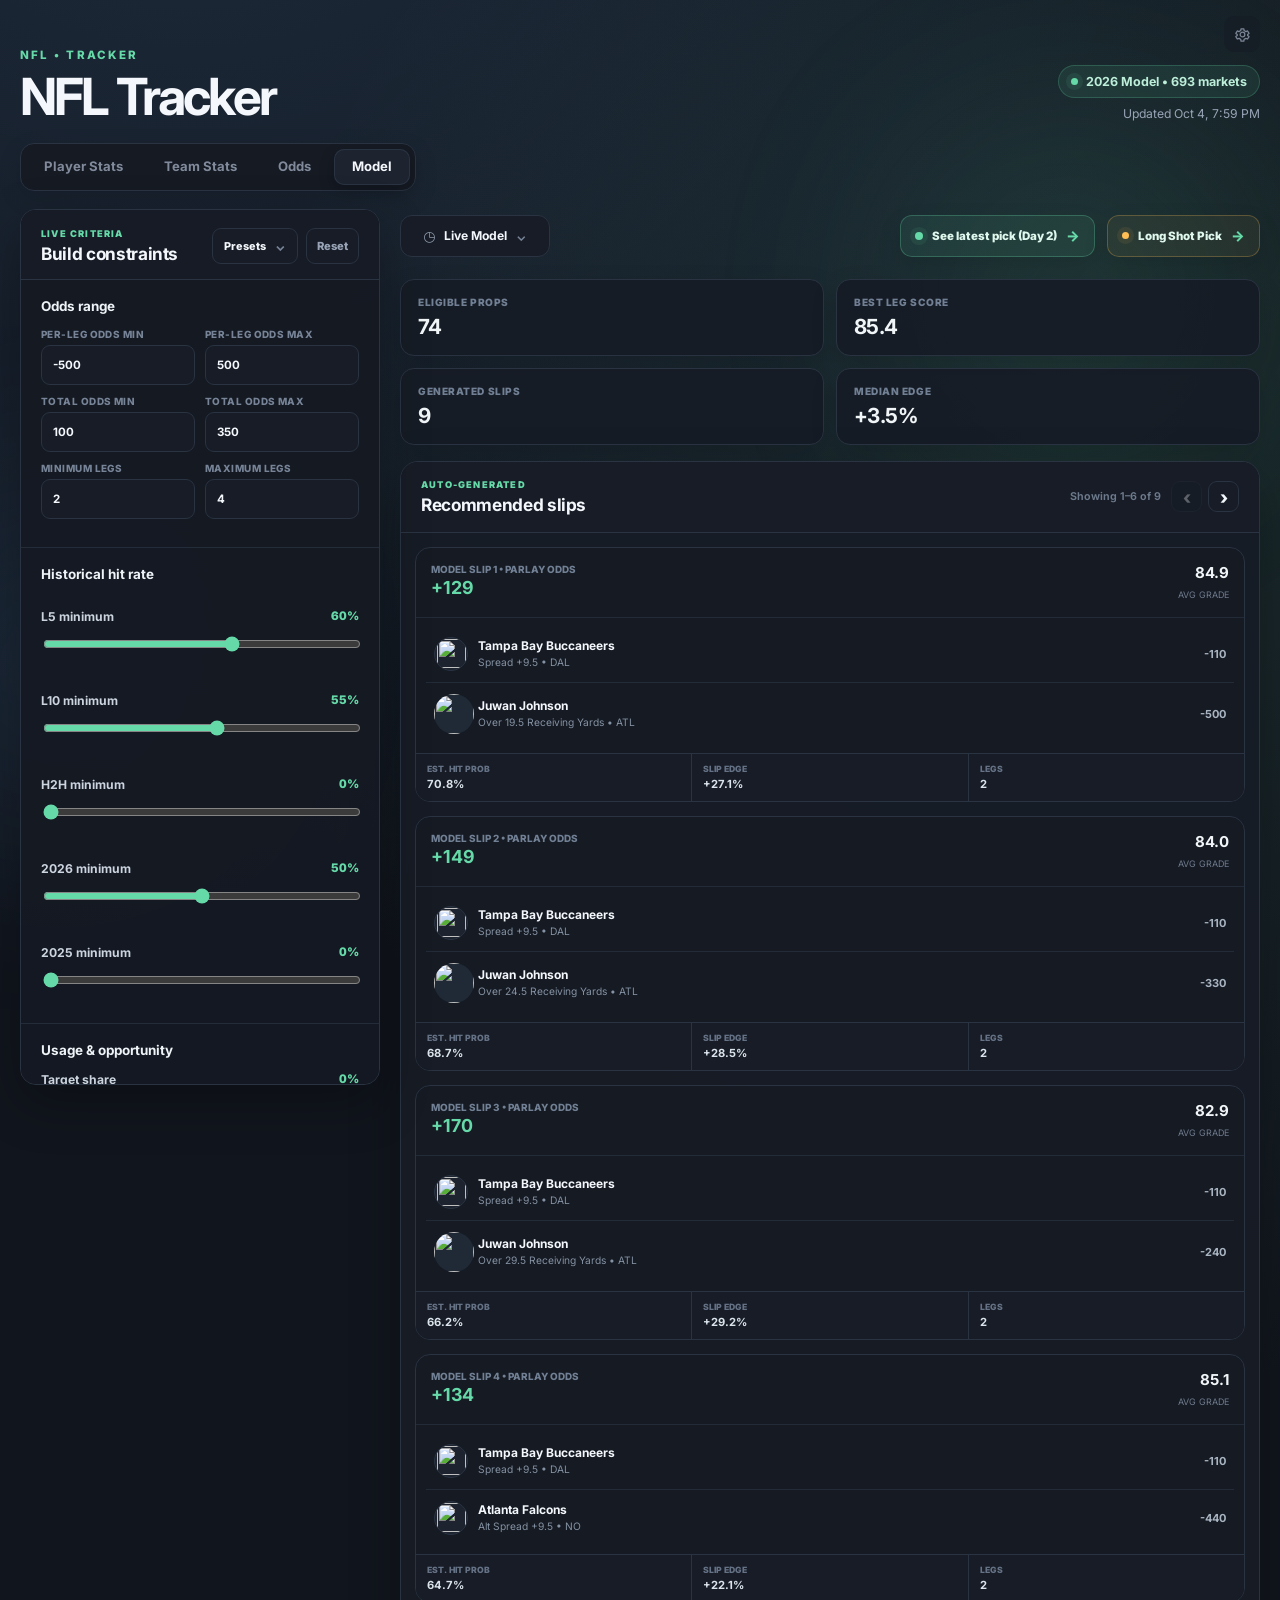
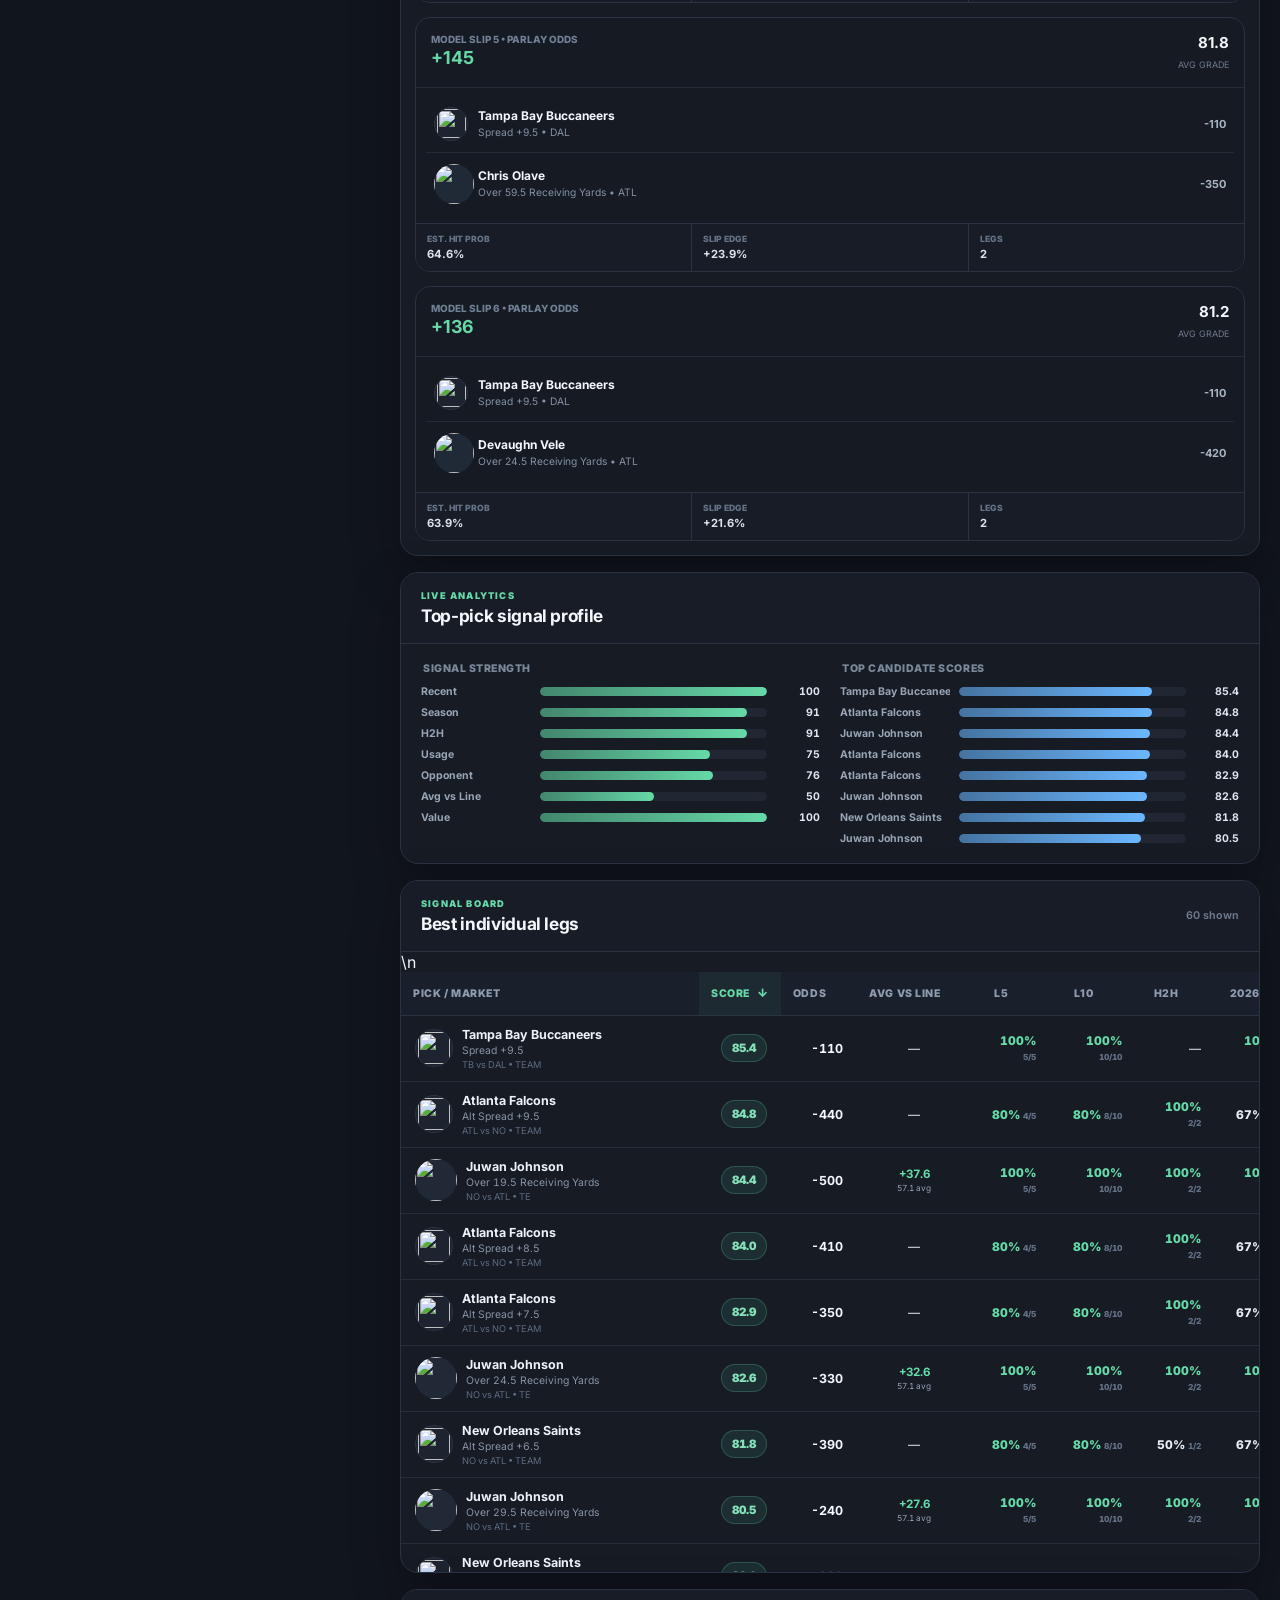
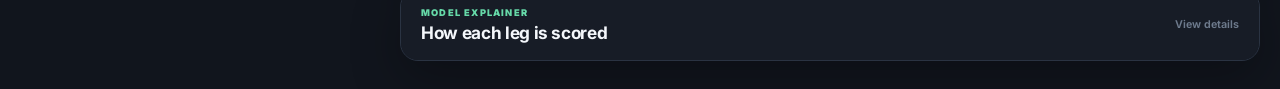
==== commit 260cab3e: "Add prop first-hit quarter and clock tracking" ====
--- a/model.html
+++ b/model.html
@@ -6,7 +6,7 @@
 <script>try{document.documentElement.dataset.theme=localStorage.getItem("nflTrackerTheme")||"night"}catch(_){document.documentElement.dataset.theme="night"}</script>
 <link rel="preconnect" href="https://fonts.googleapis.com"><link rel="preconnect" href="https://fonts.gstatic.com" crossorigin>
 <link href="https://fonts.googleapis.com/css2?family=Inter:wght@400;500;600;700;800;900&display=swap" rel="stylesheet">
-<link rel="stylesheet" href="styles.css?v=fit-charts-2"><link rel="stylesheet" href="model.css?v=copy-clean-1">
+<link rel="stylesheet" href="styles.css?v=hit-timing-1"><link rel="stylesheet" href="model.css?v=copy-clean-1">
 </head>
 <body>
 <div class="ambient ambient-one"></div><div class="ambient ambient-two"></div>
@@ -161,7 +161,19 @@
       <span>Average: <strong id="hitRateAverage">—</strong></span>
       <span>Median: <strong id="hitRateMedian">—</strong></span>
     </div>
+    <div id="hitTimingTools" class="hit-timing-tools" hidden>
+      <span class="hit-timing-label">Hit in</span>
+      <div id="hitTimingFilters" class="hit-timing-filters" role="group" aria-label="Filter games by when the line was first hit">
+        <button type="button" class="selected" data-hit-timing="all">All</button>
+        <button type="button" data-hit-timing="1">1Q</button>
+        <button type="button" data-hit-timing="2">2Q</button>
+        <button type="button" data-hit-timing="3">3Q</button>
+        <button type="button" data-hit-timing="4">4Q</button>
+        <button type="button" data-hit-timing="final">Final</button>
+      </div>
+      <small id="hitTimingStatus"></small>
+    </div>
     <div class="hit-rate-chart-scroll"><div id="hitRateChart" class="hit-rate-chart"></div></div>
   </div>
-</dialog><script src="theme.js?v=1"></script><script src="model.js?v=copy-clean-1"></script>
+</dialog><script src="theme.js?v=1"></script><script src="model.js?v=hit-timing-1"></script>
 </body></html>
--- a/styles.css
+++ b/styles.css
@@ -434,6 +434,42 @@
   .hit-rate-chart-scroll{padding:16px 10px}
 }
 
+
+
+
+/* First-hit timing inside prop history */
+.hit-timing-tools{
+  display:flex;align-items:center;gap:10px;flex-wrap:wrap;
+  padding:10px 24px 12px;border-bottom:1px solid #252d38;background:#121821
+}
+.hit-timing-tools[hidden]{display:none}
+.hit-timing-label{
+  color:#8f9aaa;font-size:.69rem;font-weight:800;letter-spacing:.08em;text-transform:uppercase
+}
+.hit-timing-filters{display:flex;align-items:center;gap:5px;flex-wrap:wrap}
+.hit-timing-filters button{
+  appearance:none;border:1px solid #313c4b;background:#171e27;color:#9ba6b5;
+  min-width:39px;height:28px;padding:0 9px;border-radius:8px;font:inherit;font-size:.67rem;font-weight:800;
+  cursor:pointer;transition:background .14s,border-color .14s,color .14s,transform .14s
+}
+.hit-timing-filters button:hover{background:#1d2632;border-color:#44536a;color:#eef3f8;transform:translateY(-1px)}
+.hit-timing-filters button.selected{background:#263446;border-color:#4f6887;color:#f5f8fc}
+.hit-timing-filters button:focus-visible{outline:2px solid var(--accent-2);outline-offset:2px}
+#hitTimingStatus{margin-left:auto;color:#7e8998;font-size:.68rem;font-weight:650}
+.hit-bar-label .hit-timing-chip{color:#44d6a0!important;font-weight:850;letter-spacing:-.01em}
+.hit-bar-label .hit-timing-chip.miss{color:#8b95a3!important}
+.hit-bar-label .hit-timing-chip.loading,.hit-bar-label .hit-timing-chip.unavailable{color:#748091!important;font-weight:700}
+.hit-tooltip-timing{
+  display:flex;align-items:center;justify-content:space-between;gap:12px;
+  margin-top:7px;padding-top:7px;border-top:1px solid rgba(255,255,255,.09);
+  color:#9ba6b5;font-size:.67rem;font-weight:700
+}
+.hit-tooltip-timing strong{color:#49dda8;font-size:.72rem}
+.hit-tooltip-timing.miss strong,.hit-tooltip-timing.unavailable strong{color:#8b95a3}
+@media(max-width:760px){
+  .hit-timing-tools{padding:9px 16px 11px;gap:8px}
+  #hitTimingStatus{width:100%;margin-left:0}
+}
 
 /* Switchable hit-rate chart tabs + chart draw animation */
 .hit-summary-item{
--- a/model.css
+++ b/model.css
@@ -493,3 +493,5 @@
 .long-shot-button{border-color:rgba(255,190,85,.26);background:rgba(255,190,85,.055)}
 .long-shot-button:hover{border-color:rgba(255,190,85,.48);background:rgba(255,190,85,.10)}
 .long-shot-dot{width:7px;height:7px;border-radius:50%;background:#ffbe55;box-shadow:0 0 0 5px rgba(255,190,85,.08)}
+
+.signal-margin{text-align:center;white-space:nowrap}.signal-margin strong{display:block;font-size:.72rem}.signal-margin small{display:block;margin-top:2px;color:var(--muted);font-size:.52rem}.margin-good{color:var(--win,#67dda9)}.margin-bad{color:#ff8791}
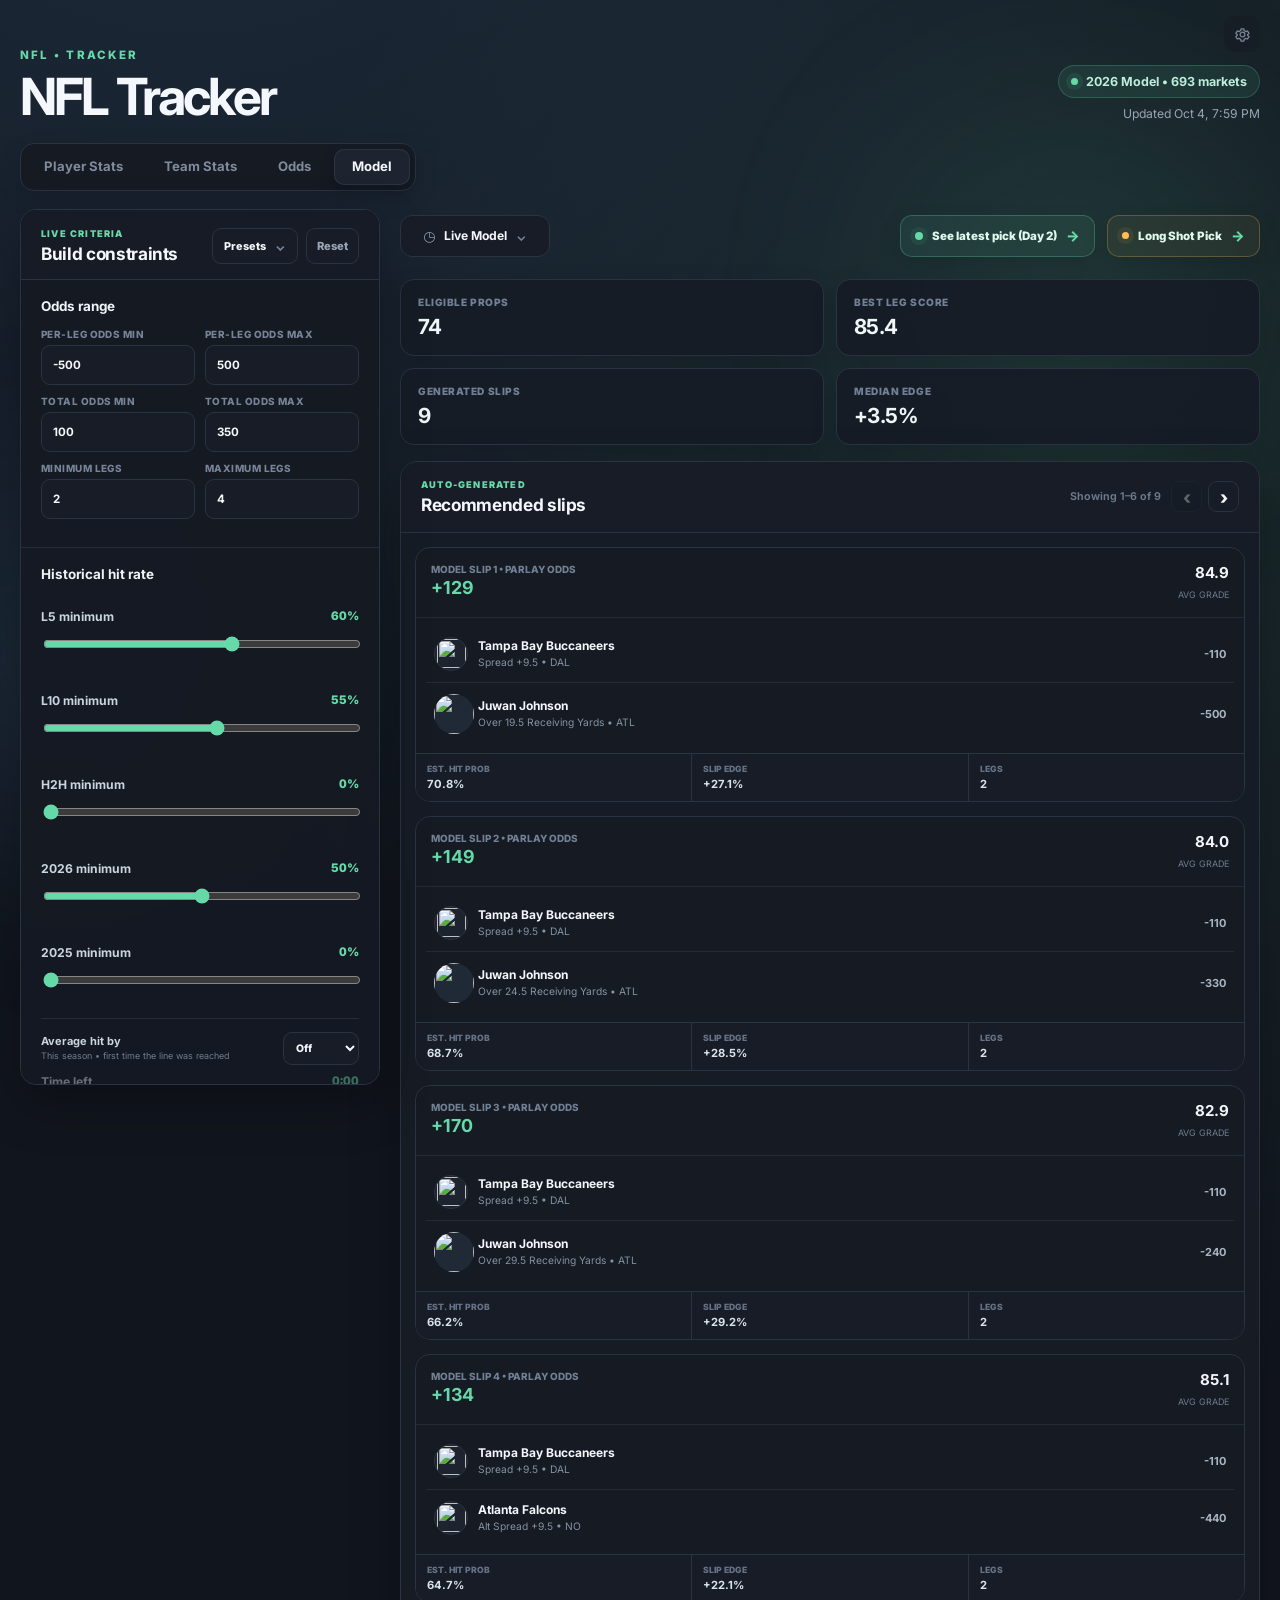
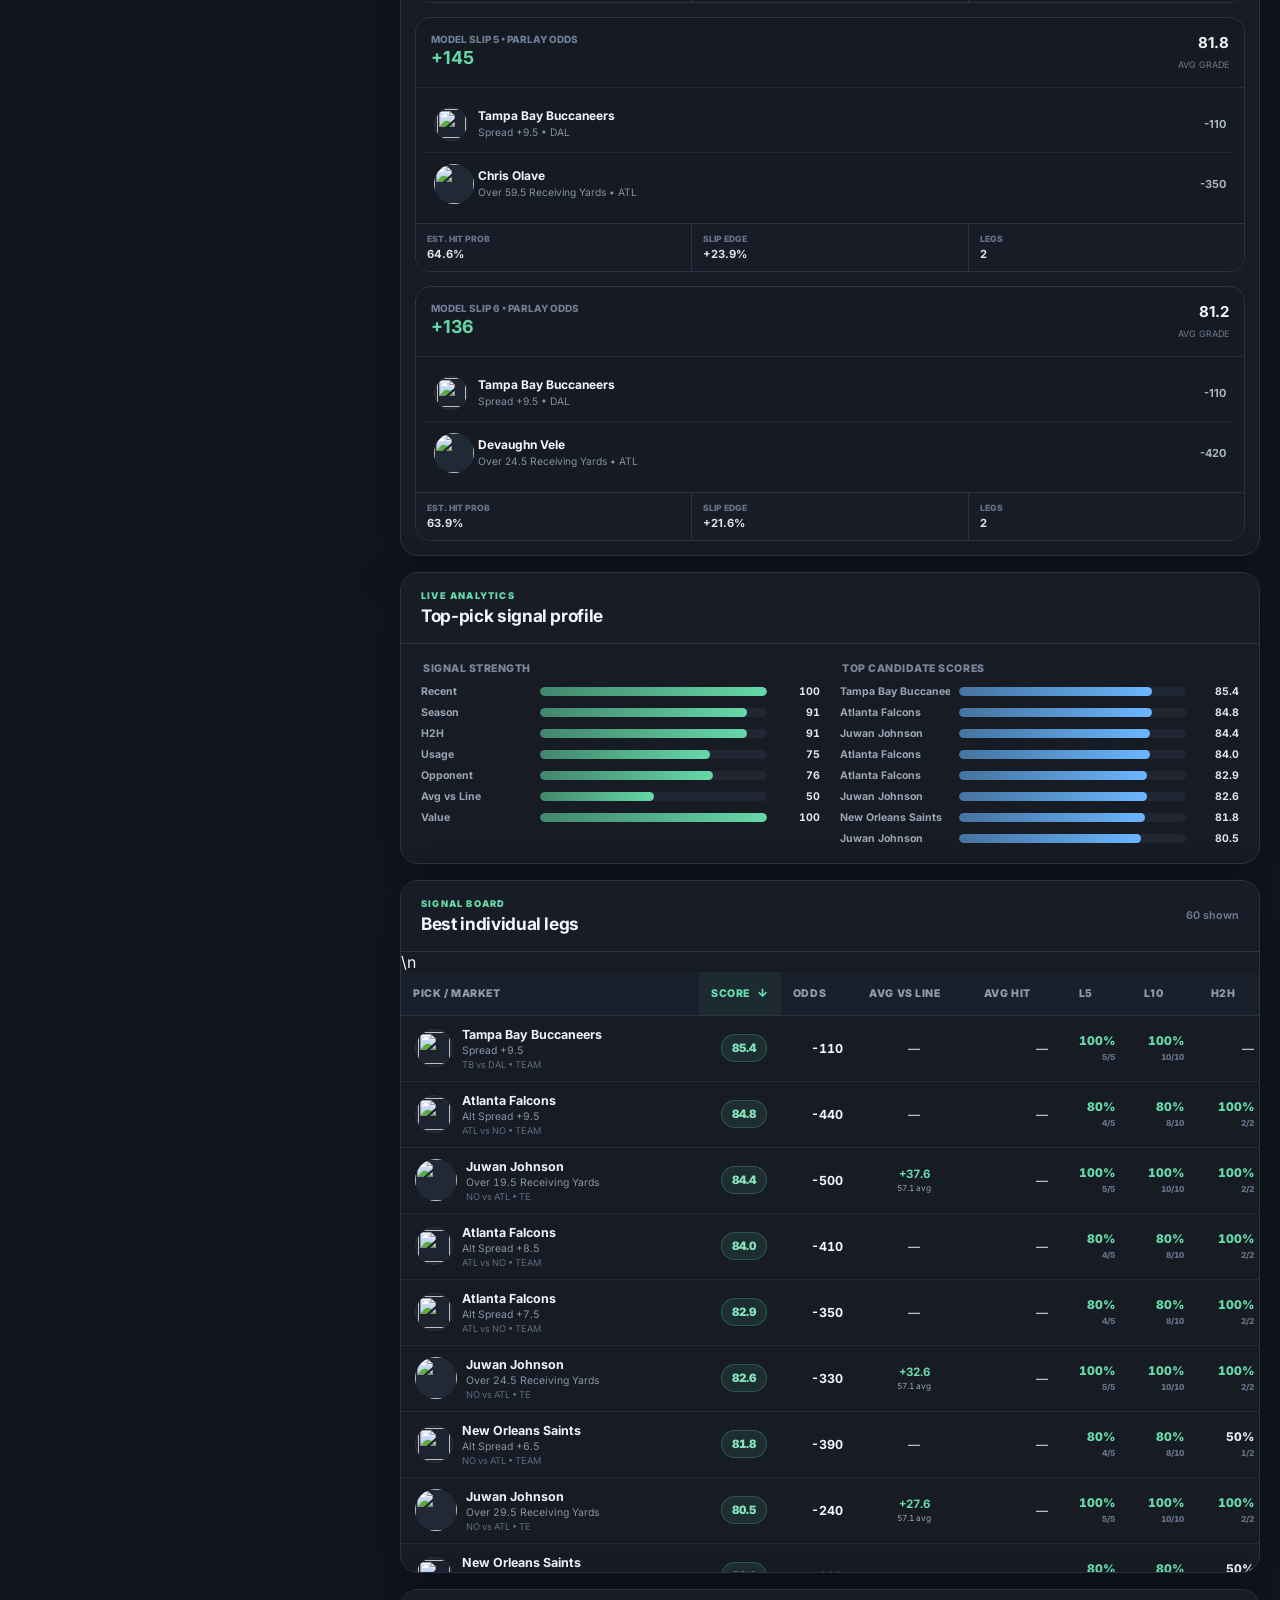
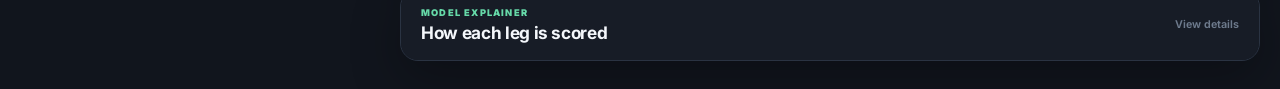
==== commit 94912480: "Add average prop hit-time filter and clickable ladder legs" ====
--- a/model.html
+++ b/model.html
@@ -6,7 +6,7 @@
 <script>try{document.documentElement.dataset.theme=localStorage.getItem("nflTrackerTheme")||"night"}catch(_){document.documentElement.dataset.theme="night"}</script>
 <link rel="preconnect" href="https://fonts.googleapis.com"><link rel="preconnect" href="https://fonts.gstatic.com" crossorigin>
 <link href="https://fonts.googleapis.com/css2?family=Inter:wght@400;500;600;700;800;900&display=swap" rel="stylesheet">
-<link rel="stylesheet" href="styles.css?v=hit-timing-1"><link rel="stylesheet" href="model.css?v=copy-clean-1">
+<link rel="stylesheet" href="styles.css?v=hit-timing-2"><link rel="stylesheet" href="model.css?v=avg-hit-1">
 </head>
 <body>
 <div class="ambient ambient-one"></div><div class="ambient ambient-two"></div>
@@ -23,7 +23,16 @@
 <div class="number-pair"><label class="field"><span>Minimum legs</span><input id="legsMin" type="number" min="1" max="10" value="2"></label><label class="field"><span>Maximum legs</span><input id="legsMax" type="number" min="1" max="10" value="4"></label></div>
 
 </section>
-<section class="control-section"><div class="control-heading"><div><strong>Historical hit rate</strong></div></div><div id="hitRateControls" class="slider-stack"></div></section>
+<section class="control-section"><div class="control-heading"><div><strong>Historical hit rate</strong></div></div><div id="hitRateControls" class="slider-stack"></div>
+<div class="avg-hit-threshold">
+  <div class="avg-hit-threshold-head">
+    <div><strong>Average hit by</strong><small>This season • first time the line was reached</small></div>
+    <select id="avgHitQuarter" aria-label="Average hit time quarter">
+      <option value="0">Off</option><option value="1">1Q</option><option value="2">2Q</option><option value="3">3Q</option><option value="4">4Q</option>
+    </select>
+  </div>
+  <label class="range-row avg-hit-time-row"><span><b>Time left</b></span><output id="avgHitTimeValue">0:00</output><input id="avgHitTime" type="range" min="0" max="900" step="15" value="900" disabled></label>
+</div></section>
 <section class="control-section"><div class="control-heading"><div><strong>Usage & opportunity</strong></div></div>
 <label class="range-row"><span><b>Target share</b></span><output id="targetShareValue">0%</output><input id="targetShare" type="range" min="0" max="70" step="1" value="0"></label>
 <label class="range-row"><span><b>Carry share</b></span><output id="carryShareValue">0%</output><input id="carryShare" type="range" min="0" max="90" step="1" value="0"></label>
@@ -106,6 +115,7 @@
 <th data-signal-sort="pick"><button type="button" class="signal-sort-button">Pick / Market <span class="signal-sort-indicator"></span></button></th>
 <th data-signal-sort="score"><button type="button" class="signal-sort-button">Score <span class="signal-sort-indicator">↓</span></button></th>
 <th data-signal-sort="odds"><button type="button" class="signal-sort-button">Odds <span class="signal-sort-indicator"></span></button></th>\n<th data-signal-sort="margin"><button type="button" class="signal-sort-button">Avg vs Line <span class="signal-sort-indicator"></span></button></th>
+<th data-signal-sort="avgHit"><button type="button" class="signal-sort-button">Avg Hit <span class="signal-sort-indicator"></span></button></th>
 <th id="modelResultHead" class="model-result-head" data-signal-sort="result" hidden><button type="button" class="signal-sort-button">Result <span class="signal-sort-indicator"></span></button></th>
 <th data-signal-sort="l5"><button type="button" class="signal-sort-button">L5 <span class="signal-sort-indicator"></span></button></th>
 <th data-signal-sort="l10"><button type="button" class="signal-sort-button">L10 <span class="signal-sort-indicator"></span></button></th>
@@ -175,5 +185,5 @@
     </div>
     <div class="hit-rate-chart-scroll"><div id="hitRateChart" class="hit-rate-chart"></div></div>
   </div>
-</dialog><script src="theme.js?v=1"></script><script src="model.js?v=hit-timing-1"></script>
+</dialog><script src="theme.js?v=1"></script><script src="model.js?v=avg-hit-1"></script>
 </body></html>
--- a/model.css
+++ b/model.css
@@ -495,3 +495,25 @@
 .long-shot-dot{width:7px;height:7px;border-radius:50%;background:#ffbe55;box-shadow:0 0 0 5px rgba(255,190,85,.08)}
 
 .signal-margin{text-align:center;white-space:nowrap}.signal-margin strong{display:block;font-size:.72rem}.signal-margin small{display:block;margin-top:2px;color:var(--muted);font-size:.52rem}.margin-good{color:var(--win,#67dda9)}.margin-bad{color:#ff8791}
+
+
+.avg-hit-threshold{margin-top:13px;padding-top:13px;border-top:1px solid rgba(42,51,66,.72)}
+.avg-hit-threshold-head{display:grid;grid-template-columns:minmax(0,1fr) 76px;gap:10px;align-items:center}
+.avg-hit-threshold-head strong{display:block;color:#cbd4df;font-size:.69rem}
+.avg-hit-threshold-head small{display:block;margin-top:2px;color:#6f7c8e;font-size:.56rem;line-height:1.35}
+.avg-hit-threshold-head select{
+  width:100%;height:33px;border:1px solid #2d3746;border-radius:9px;background:#151b24;color:#dbe2ea;
+  padding:0 8px;font:800 .65rem Inter;outline:none;cursor:pointer
+}
+.avg-hit-threshold-head select:focus{border-color:#4a6872;box-shadow:0 0 0 3px rgba(102,217,168,.06)}
+.avg-hit-time-row{margin:9px 0 0}
+.avg-hit-time-row.is-disabled{opacity:.45}
+.avg-hit-time-row input:disabled{cursor:not-allowed}
+.signal-avg-hit strong{display:block;color:#69dcae;font-weight:850;white-space:nowrap}
+.signal-avg-hit small{display:block;margin-top:2px;color:#637084;font-size:.52rem;white-space:nowrap}
+html[data-theme] .avg-hit-threshold{border-color:color-mix(in srgb,var(--line) 75%,transparent)}
+html[data-theme] .avg-hit-threshold-head select{background:var(--control);border-color:var(--line);color:var(--text)}
+html[data-theme] .avg-hit-threshold-head select:focus{border-color:color-mix(in srgb,var(--accent) 55%,var(--line));box-shadow:0 0 0 3px rgba(var(--accent-rgb),.09)}
+html[data-theme] .signal-avg-hit strong{color:var(--accent)}
+.model-prop-trigger:hover .ladder-leg-copy strong{color:#7ce3ba}
+.ladder-leg.model-prop-trigger:focus-visible{outline:1px solid rgba(var(--accent-rgb),.45);outline-offset:-2px}
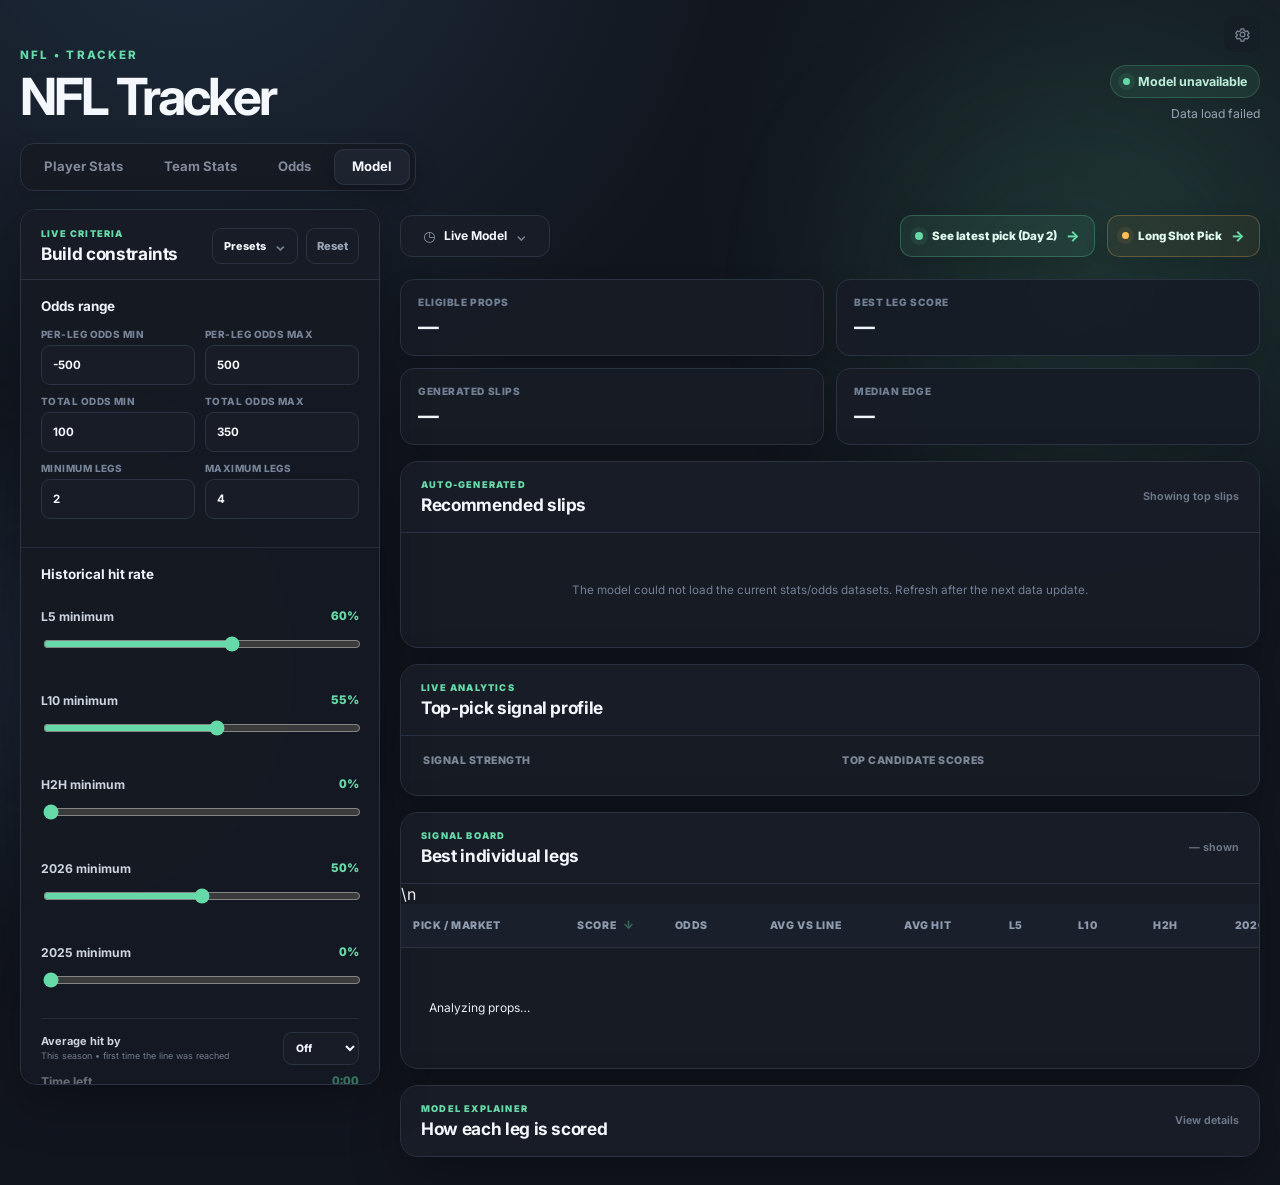
==== commit f8d8e2ce: "Refresh Model hit-time controls" ====
--- a/model.html
+++ b/model.html
@@ -185,5 +185,5 @@
     </div>
     <div class="hit-rate-chart-scroll"><div id="hitRateChart" class="hit-rate-chart"></div></div>
   </div>
-</dialog><script src="theme.js?v=1"></script><script src="model.js?v=avg-hit-1"></script>
+</dialog><script src="theme.js?v=1"></script><script src="model.js?v=avg-hit-2"></script>
 </body></html>
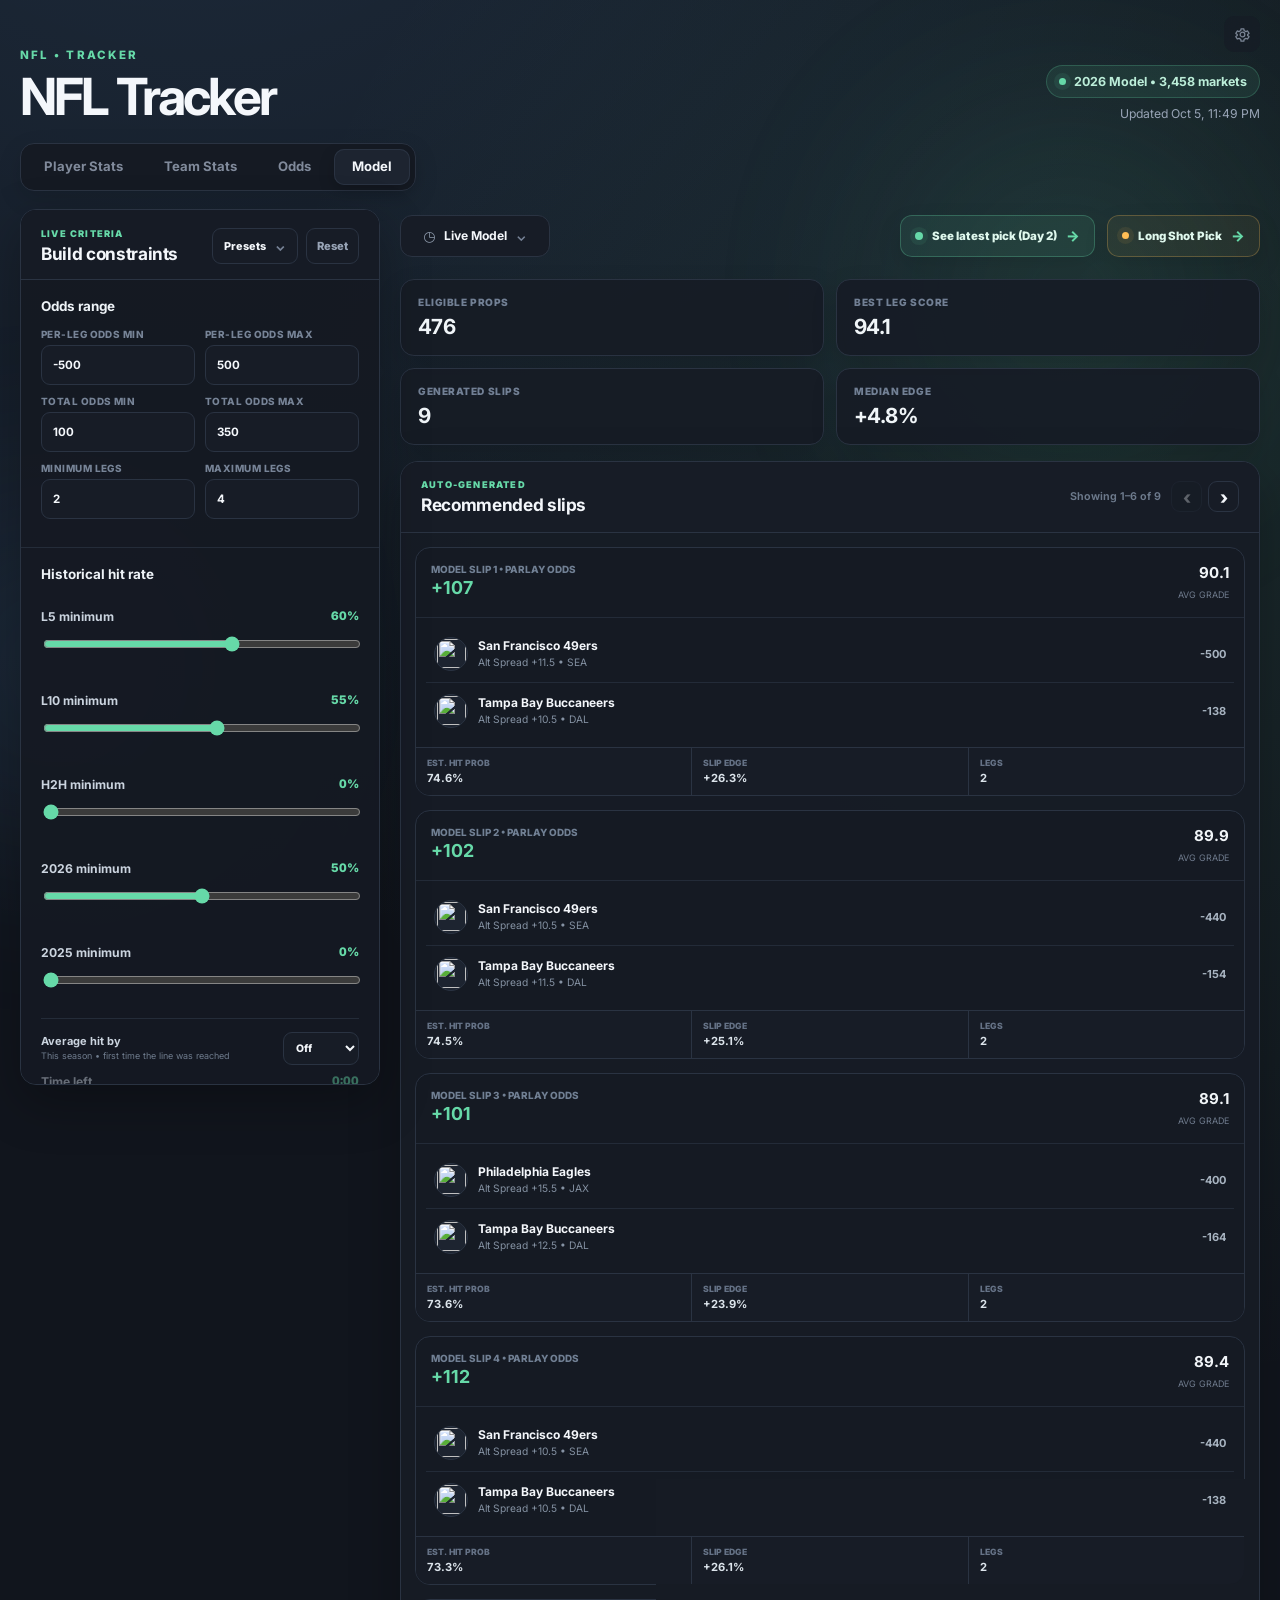
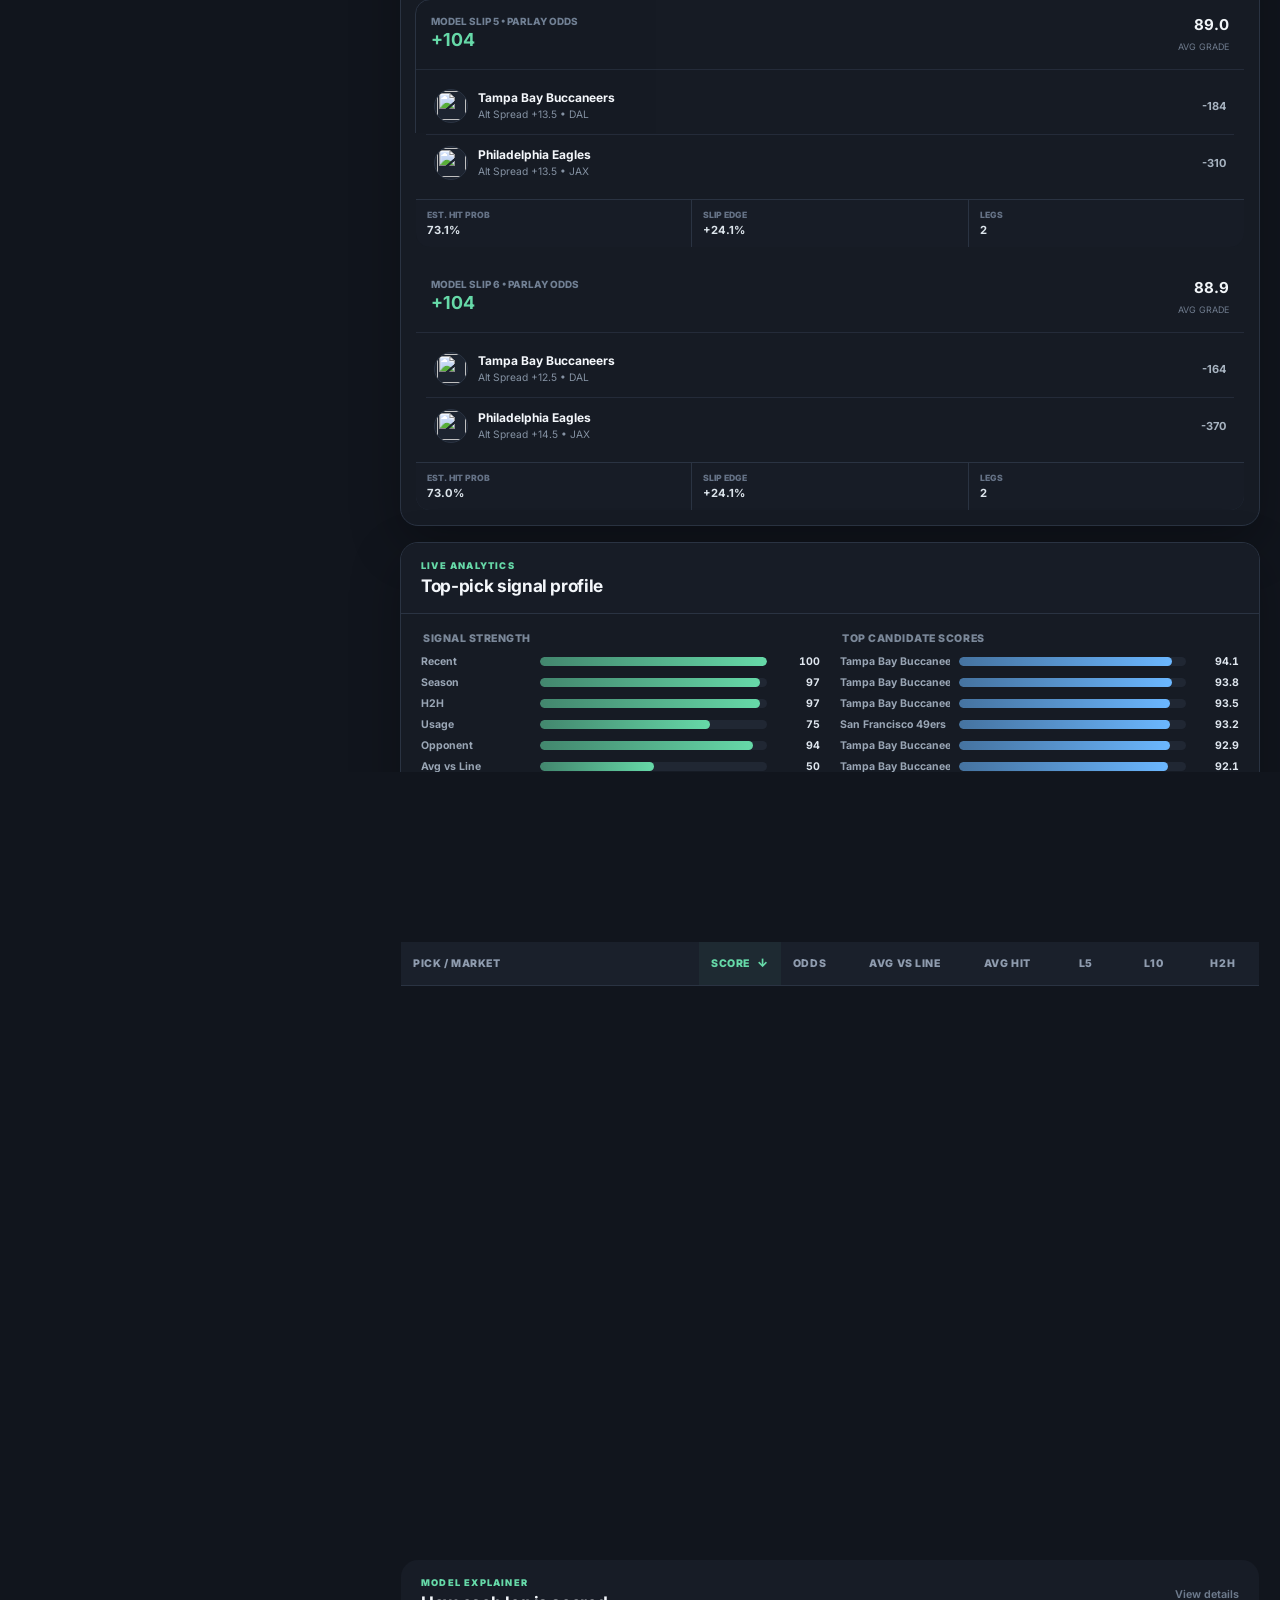
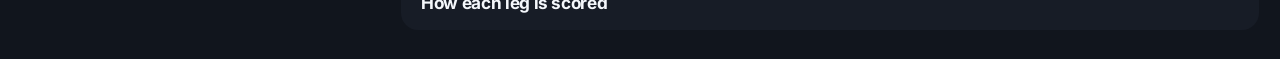
==== commit 233f90a6: "Exclude missing average hit times from cutoff filter" ====
--- a/model.html
+++ b/model.html
@@ -185,5 +185,5 @@
     </div>
     <div class="hit-rate-chart-scroll"><div id="hitRateChart" class="hit-rate-chart"></div></div>
   </div>
-</dialog><script src="theme.js?v=1"></script><script src="model.js?v=avg-hit-2"></script>
+</dialog><script src="theme.js?v=1"></script><script src="model.js?v=avg-hit-4"></script>
 </body></html>
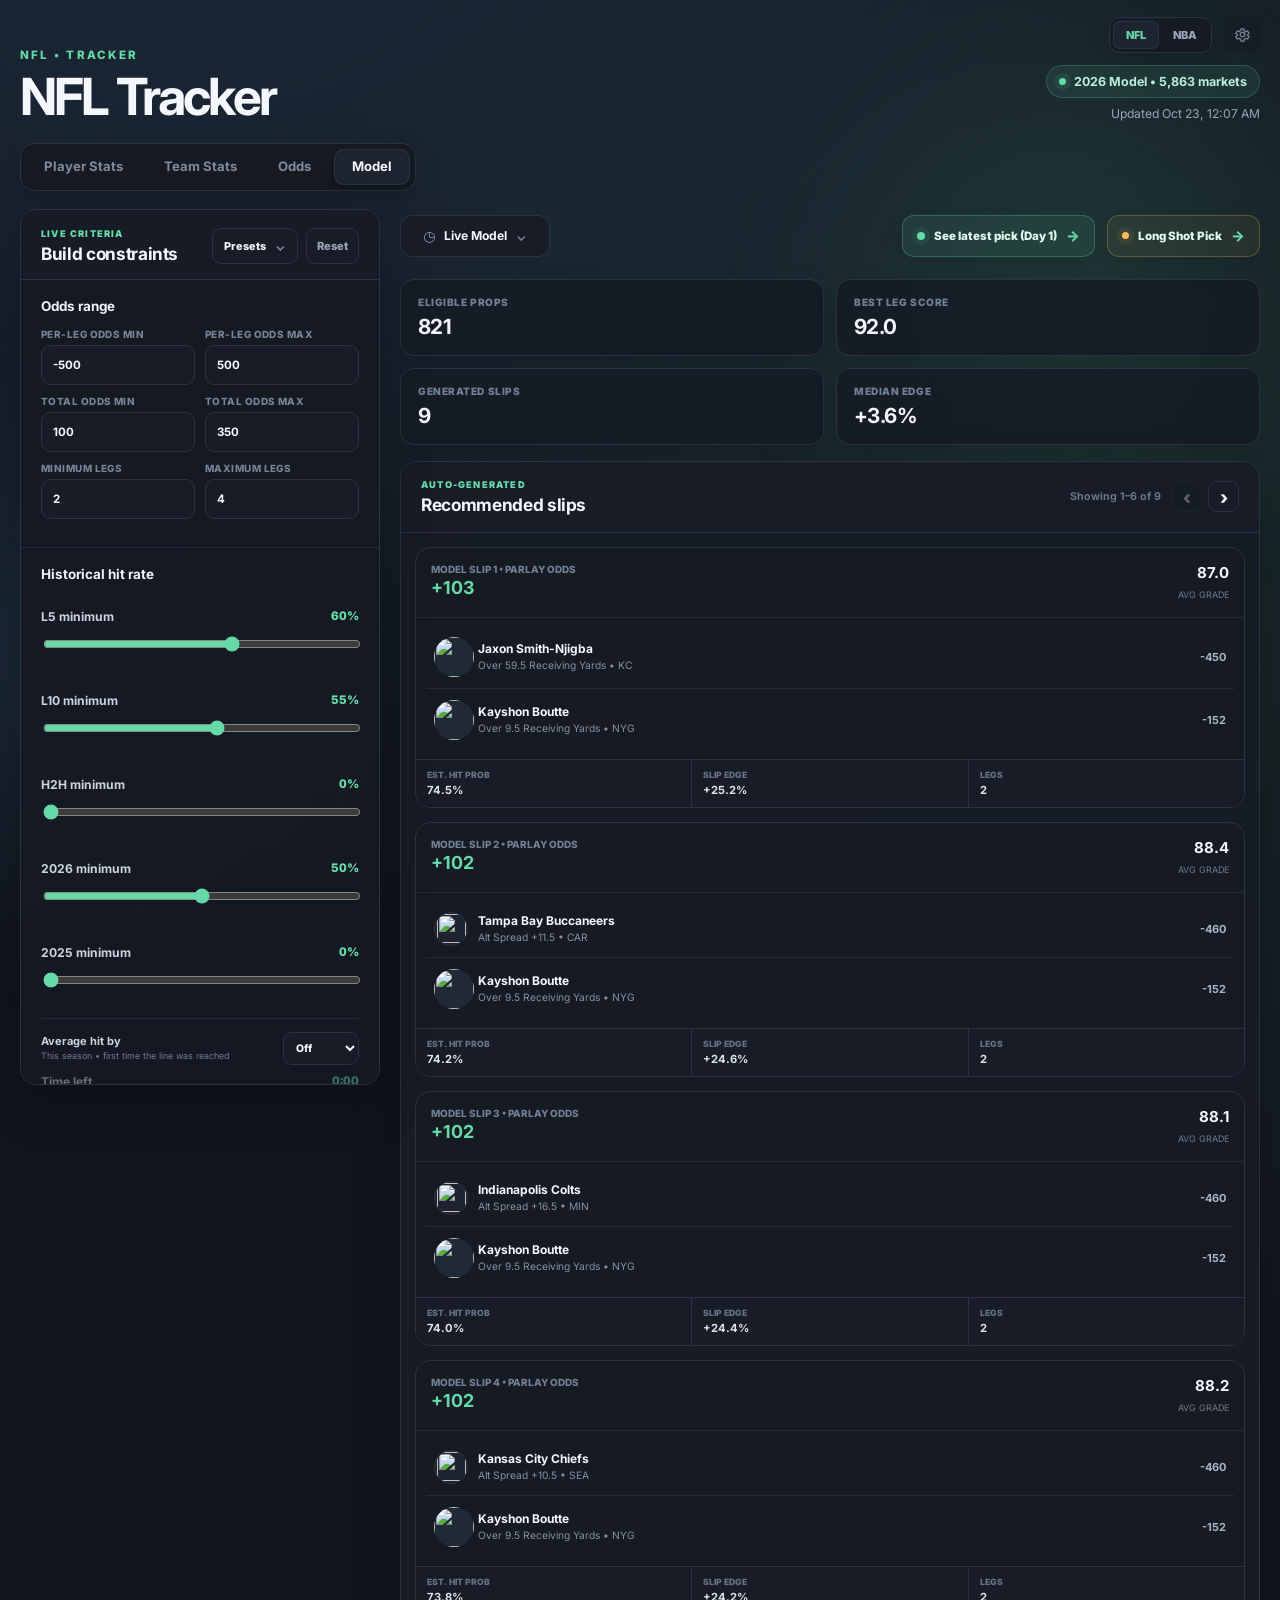
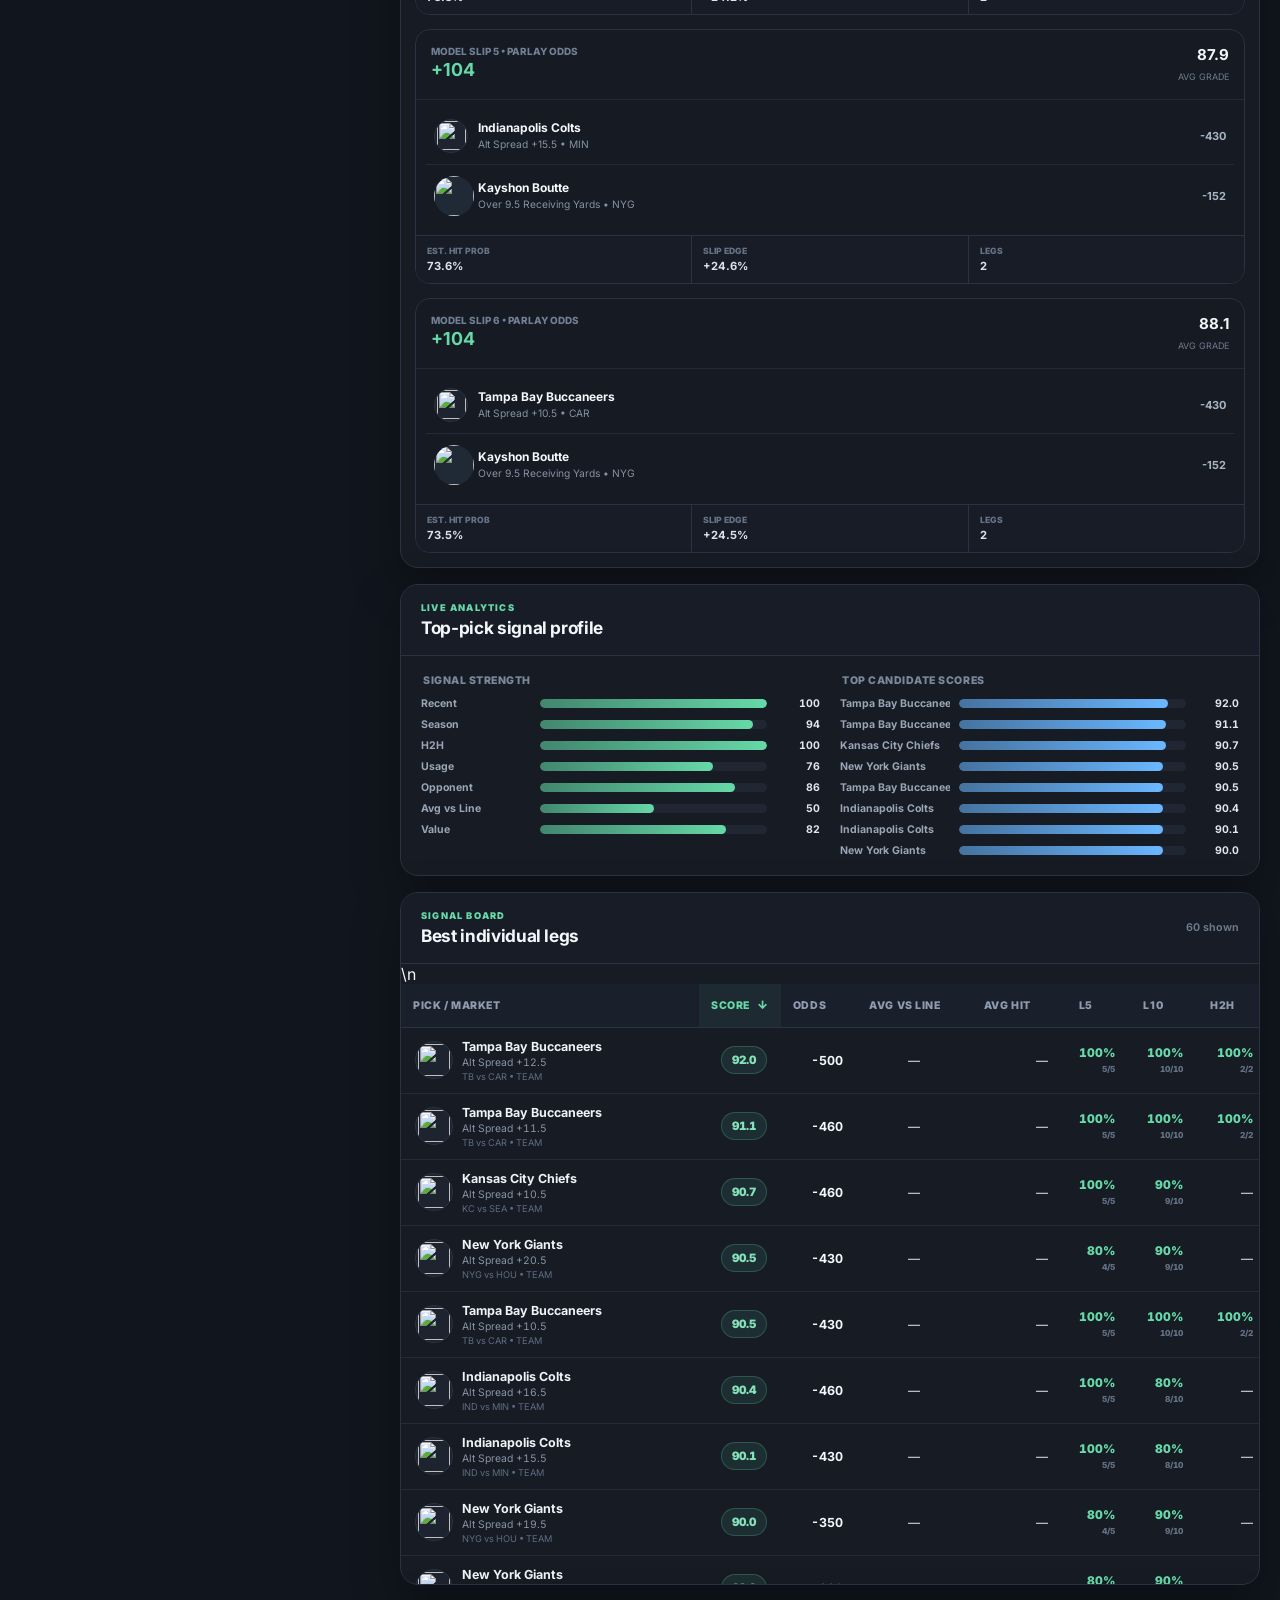
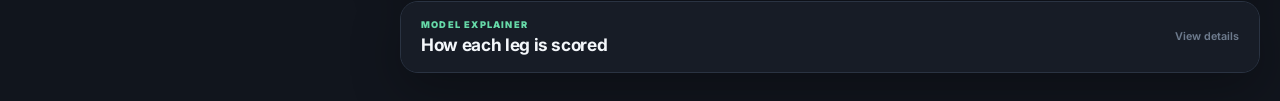
==== commit 9b3b5576: "Refine NBA mode navigation, data labels and cache versions" ====
--- a/model.html
+++ b/model.html
@@ -6,7 +6,7 @@
 <script>try{document.documentElement.dataset.theme=localStorage.getItem("nflTrackerTheme")||"night"}catch(_){document.documentElement.dataset.theme="night"}</script>
 <link rel="preconnect" href="https://fonts.googleapis.com"><link rel="preconnect" href="https://fonts.gstatic.com" crossorigin>
 <link href="https://fonts.googleapis.com/css2?family=Inter:wght@400;500;600;700;800;900&display=swap" rel="stylesheet">
-<link rel="stylesheet" href="styles.css?v=hit-timing-2"><link rel="stylesheet" href="model.css?v=avg-hit-1">
+<link rel="stylesheet" href="styles.css?v=nba-2"><link rel="stylesheet" href="model.css?v=avg-hit-1">
 </head>
 <body>
 <div class="ambient ambient-one"></div><div class="ambient ambient-two"></div>
@@ -185,5 +185,5 @@
     </div>
     <div class="hit-rate-chart-scroll"><div id="hitRateChart" class="hit-rate-chart"></div></div>
   </div>
-</dialog><script src="theme.js?v=1"></script><script src="model.js?v=avg-hit-4"></script>
+</dialog><script src="theme.js?v=nba-2"></script><script src="model.js?v=avg-hit-4"></script>
 </body></html>
--- a/styles.css
+++ b/styles.css
@@ -1436,3 +1436,41 @@
   .hit-bar-detail{display:none}
   .hit-bar-label,.team-trend-label{font-size:.45rem;gap:2px}
 }
+
+/* NFL / NBA league switch beside the appearance gear */
+.league-switch{position:absolute;z-index:1499;top:17px;right:48px;display:flex;gap:3px;padding:3px;border:1px solid var(--line);border-radius:11px;background:var(--surface-3,#151a23);box-shadow:0 8px 24px rgba(0,0,0,.12)}
+.league-switch a{display:grid;place-items:center;min-width:46px;height:28px;border-radius:7px;text-decoration:none;font-size:.69rem;font-weight:850;letter-spacing:.02em;color:var(--muted)}
+.league-switch a:hover{color:var(--text)}
+.league-switch a.active{background:var(--surface-2,#252d39);color:var(--accent);box-shadow:inset 0 0 0 1px var(--line)}
+body:has(script[src^="nba.js"]) #statsView table{min-width:1730px}
+.nba-team-stat{display:flex;align-items:center;gap:10px;text-align:left;font-weight:750}
+.nba-team-stat img{width:30px;height:30px;object-fit:contain}
+.nba-team-group{color:var(--accent);font-weight:750}
+.nba-bar{background:var(--accent);border-radius:4px 4px 0 0;min-height:2px;flex:1;max-width:32px;align-self:end}
+.nba-chart-row{display:flex;gap:5px;align-items:end;height:160px;padding:16px 10px 10px;border-bottom:1px solid var(--line)}
+.nba-rate.good{color:var(--win)}.nba-rate.bad{color:var(--loss)}
+.nba-model-criteria{display:flex;flex-direction:column;gap:18px}
+.nba-model-controls{display:grid;grid-template-columns:repeat(2,minmax(0,1fr));gap:12px}
+.nba-model-controls label{display:grid;gap:5px;color:var(--muted);font-size:.68rem;font-weight:700}
+.nba-model-controls input,.nba-model-controls select{height:38px;padding:0 10px;color:var(--text);background:var(--surface-2,#202733);border:1px solid var(--line);border-radius:9px;font:inherit}
+.nba-signal-row{cursor:pointer}.nba-signal-row:hover{background:var(--surface-2,#222b39)}
+.nba-model-table{min-width:760px}.nba-model-table td:first-child,.nba-model-table th:first-child{text-align:left}
+.nba-score{color:var(--accent);font-weight:800}
+.nba-empty{padding:40px 20px;text-align:center;color:var(--muted)}
+@media(max-width:760px){.league-switch{position:fixed;top:10px;right:52px}.league-switch a{height:26px;min-width:40px}.nba-model-controls{grid-template-columns:1fr}}
+
+/* NBA slip recommendations use the same model card surfaces as NFL. */
+.nba-slip-grid{display:grid;grid-template-columns:repeat(auto-fit,minmax(245px,1fr));gap:12px;padding:16px}
+.nba-slip{background:var(--surface-2,#202733);border:1px solid var(--line);border-radius:13px;padding:15px;min-width:0}
+.nba-slip-top{display:flex;justify-content:space-between;gap:12px;align-items:center;margin-bottom:12px;font-size:.81rem}
+.nba-slip-top b{font-size:1rem;color:var(--accent)}
+.nba-slip-legs{display:grid;gap:5px}
+.nba-slip-legs button{display:flex;justify-content:space-between;gap:10px;align-items:center;border:1px solid transparent;border-radius:8px;background:transparent;color:var(--text);padding:8px 5px;text-align:left;font:600 .72rem Inter,system-ui;cursor:pointer}
+.nba-slip-legs button:hover{border-color:var(--line);background:var(--surface-3,#242d39)}
+.nba-slip-legs button strong{white-space:nowrap;color:var(--accent)}
+.nba-slip-metrics{font-size:.69rem;color:var(--muted);border-top:1px solid var(--line);margin-top:10px;padding-top:10px}
+.nba-slips{width:100%}
+.nba-model-table tr{cursor:pointer}.nba-model-table td small{margin-top:4px}
+.nba-model-criteria select,.nba-model-criteria input{min-width:0}
+.nba-model-criteria .range-row output{min-width:44px;text-align:right}
+@media(max-width:760px){.nba-slip-grid{grid-template-columns:1fr}.nba-model-criteria{gap:12px}}
